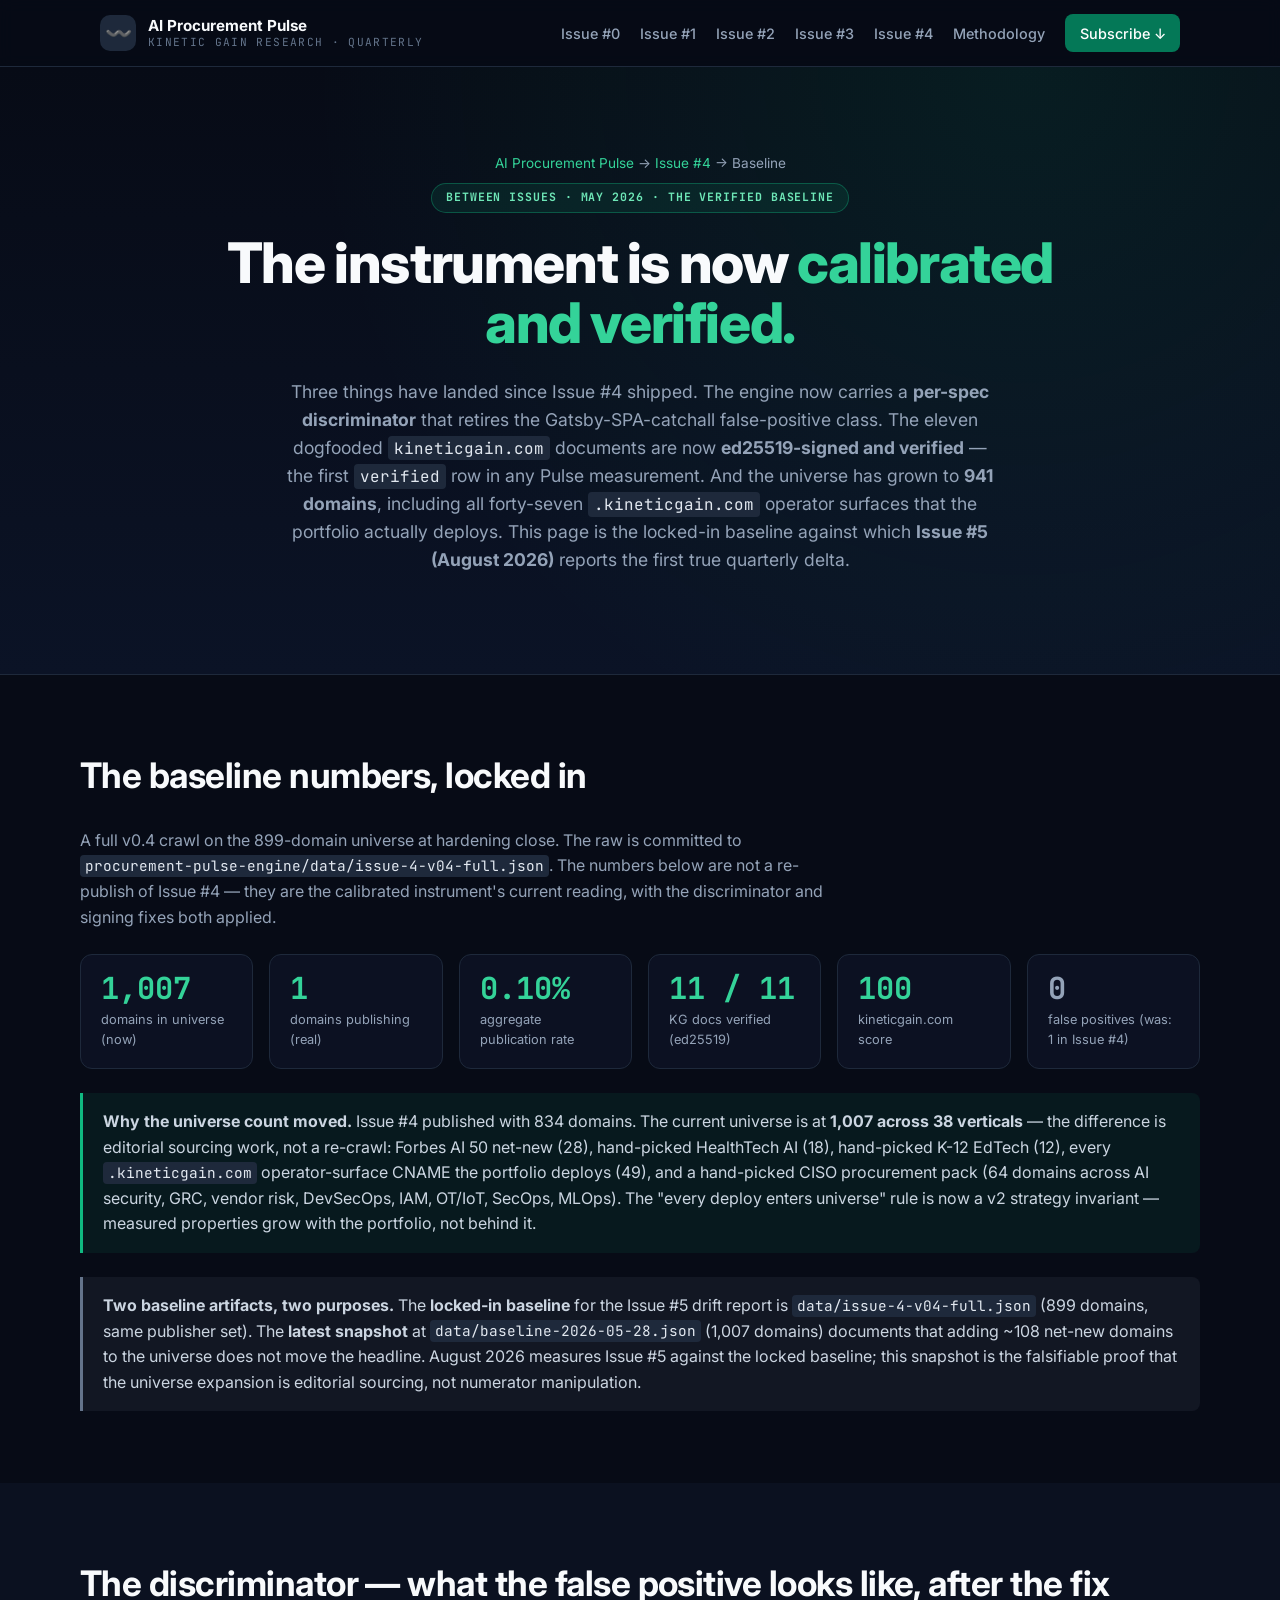
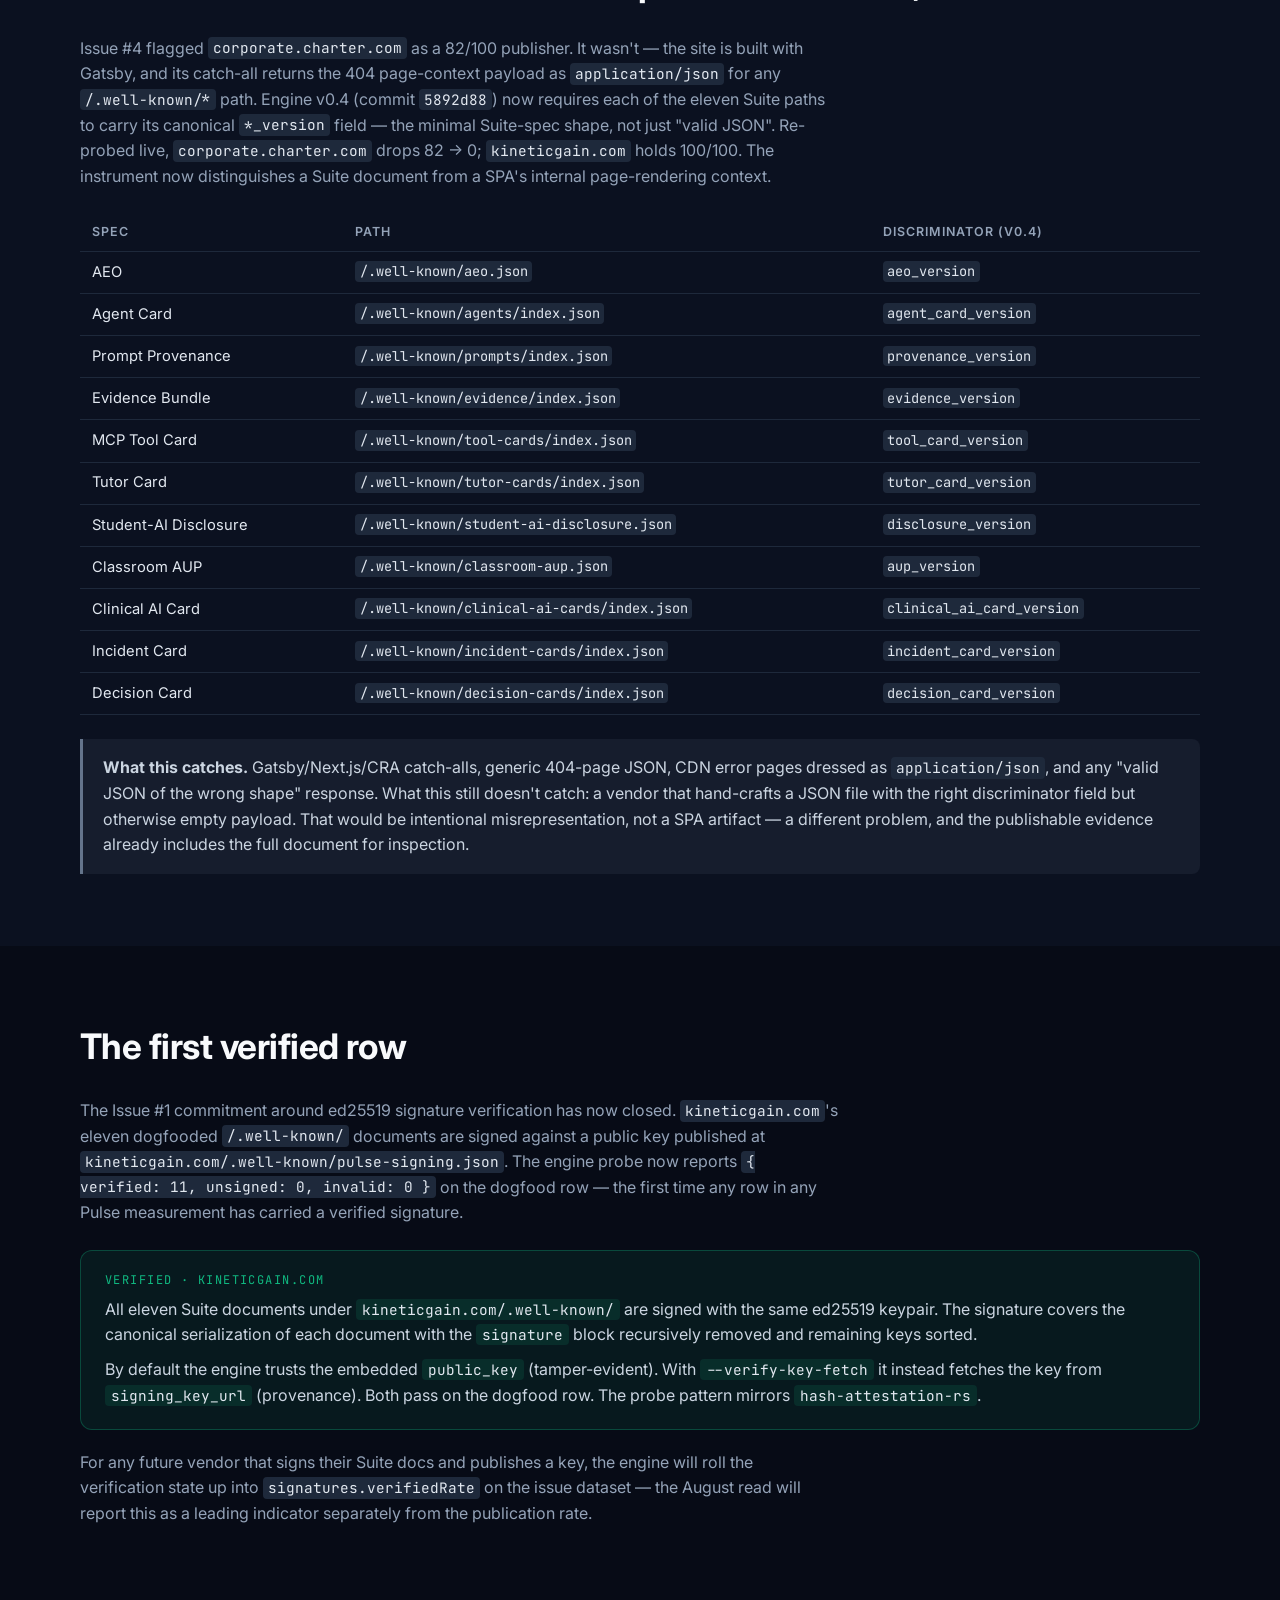
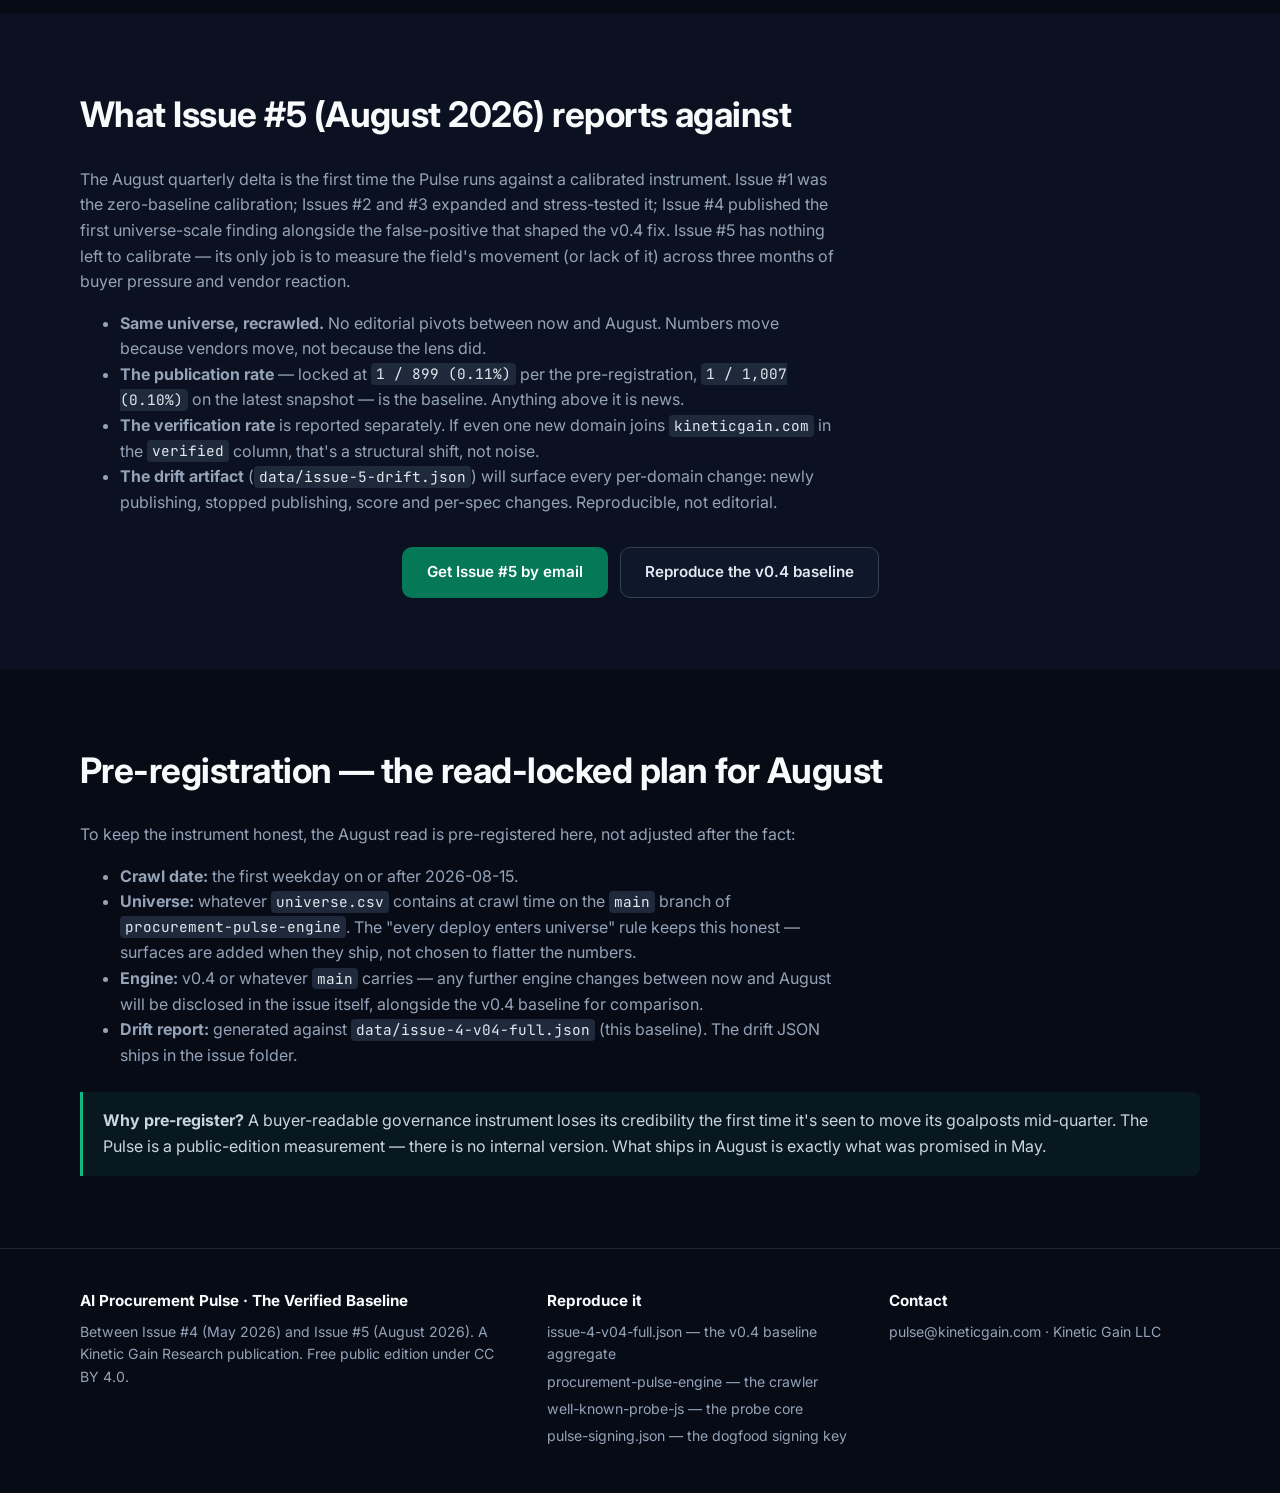
==== baseline/index.html @ 4ab6c6eb "feat(baseline): reflect 1,007-domain latest snapshot + dual-baseline framing The locked-in pre-regis" ====
<!doctype html>
<html lang="en">
<head>
  <meta charset="utf-8" />
  <meta name="viewport" content="width=device-width, initial-scale=1" />
  <title>AI Procurement Pulse · The Verified Baseline — between Issue #4 and Issue #5</title>
  <meta name="description" content="A between-issues note locking in the v0.4 engine baseline: 941-domain universe, KG verified=11/11, per-spec discriminator eliminates SPA catch-all false positives. The instrument is calibrated for the August 2026 quarterly delta (Issue #5)." />
  <meta name="theme-color" content="#070b16" />
  <link rel="canonical" href="https://pulse.kineticgain.com/baseline/" />

  <meta property="og:type" content="article" />
  <meta property="og:title" content="The Verified Baseline — Pulse engine v0.4 + KG verified=11/11" />
  <meta property="og:description" content="Between Issue #4 and Issue #5. The instrument is now calibrated: per-spec discriminator landed, dogfooded docs signed and verified, universe at 941 domains. The August quarterly delta has something to measure against." />
  <meta property="og:url" content="https://pulse.kineticgain.com/baseline/" />
  <meta name="twitter:card" content="summary_large_image" />
  <meta name="twitter:title" content="The Verified Baseline — Pulse engine v0.4 + KG verified=11/11" />
  <meta name="twitter:description" content="941-domain universe, 11/11 ed25519-verified, SPA catch-alls correctly score 0. The calibrated baseline against which Issue #5 (August 2026) reports the first quarterly delta." />

  <link rel="preconnect" href="https://fonts.googleapis.com" />
  <link rel="preconnect" href="https://fonts.gstatic.com" crossorigin />
  <link href="https://fonts.googleapis.com/css2?family=Inter:wght@400;500;600;700;800&family=JetBrains+Mono:wght@400;500;600;700&display=swap" rel="stylesheet" />

  <link rel="stylesheet" href="/style.css" />
  <style>
    .big-stat {
      text-align: center;
      padding: 2.5rem 1.5rem;
      background: linear-gradient(135deg, var(--slate-900) 0%, var(--pulse-emerald-900) 100%);
      border-radius: 16px;
      margin-top: 2rem;
    }
    .big-stat .num {
      font-family: var(--font-mono);
      font-size: clamp(3.5rem, 12vw, 7rem);
      font-weight: 700;
      color: #fff;
      line-height: 1;
      letter-spacing: -0.03em;
    }
    .big-stat .cap { color: var(--pulse-emerald-300); font-size: 1.05rem; margin-top: 0.75rem; }
    .breadcrumb { font-size: 0.85rem; color: var(--slate-500); margin-bottom: 0.5rem; }
    .breadcrumb a { color: var(--pulse-emerald-700); }
    .callout { border-left: 3px solid var(--pulse-emerald-500); background: #ecfdf5; padding: 1rem 1.25rem; border-radius: 0 8px 8px 0; margin-top: 1.5rem; color: var(--slate-700); }
    .callout.warn { border-left-color: var(--slate-400); background: var(--slate-100); }
    .drift-grid { display: grid; grid-template-columns: repeat(auto-fit, minmax(150px, 1fr)); gap: 1rem; margin-top: 1.5rem; }
    .drift-card { background: #fff; border: 1px solid var(--slate-200); border-radius: 12px; padding: 1.1rem 1.25rem; }
    .drift-card .d-num { font-family: var(--font-mono); font-size: 1.9rem; font-weight: 700; color: var(--pulse-emerald-700); line-height: 1; }
    .drift-card .d-num.dim { color: var(--slate-500); }
    .drift-card .d-lab { color: var(--slate-500); font-size: 0.8rem; margin-top: 0.4rem; }

    .verified-block { background: rgba(16, 185, 129, 0.08); border: 1px solid rgba(16, 185, 129, 0.3); border-radius: 12px; padding: 1.25rem 1.5rem; margin-top: 1.5rem; }
    .verified-block code { background: rgba(16, 185, 129, 0.12); padding: 1px 6px; border-radius: 4px; }
    .verified-block .lbl { font-family: var(--font-mono); font-size: 0.75rem; letter-spacing: 0.12em; text-transform: uppercase; color: var(--pulse-emerald-500); margin-bottom: 0.4rem; }

    .spec-table { width: 100%; border-collapse: collapse; margin-top: 1.5rem; font-size: 0.92rem; }
    .spec-table th, .spec-table td { border-bottom: 1px solid var(--slate-200); padding: 0.55rem 0.75rem; text-align: left; }
    .spec-table th { color: var(--slate-500); font-weight: 600; font-size: 0.78rem; letter-spacing: 0.08em; text-transform: uppercase; }
    .spec-table code { font-size: 0.85rem; }

    /* dark theme overrides */
    .callout { background: rgba(16, 185, 129, 0.08); color: var(--slate-300); }
    .callout.warn { background: rgba(148, 163, 184, 0.08); border-left-color: var(--slate-500); }
    .breadcrumb { color: var(--slate-400); }
    .breadcrumb a { color: var(--pulse-emerald-400); }
    .drift-card { background: rgba(15, 23, 42, 0.6); border-color: var(--slate-800); }
    .drift-card .d-num { color: var(--pulse-emerald-400); }
    .drift-card .d-num.dim { color: var(--slate-400); }
    .drift-card .d-lab { color: var(--slate-400); }
    .verified-block { color: var(--slate-300); }
    .spec-table th, .spec-table td { border-bottom-color: var(--slate-800); }
    .spec-table th { color: var(--slate-400); }
  </style>
</head>
<body>
  <header class="nav">
    <div class="nav-inner">
      <a href="/" class="brand" aria-label="AI Procurement Pulse home">
        <span class="brand-mark" aria-hidden="true">〰️</span>
        <span class="brand-text">
          <strong>AI Procurement Pulse</strong>
          <small>Kinetic Gain Research · Quarterly</small>
        </span>
      </a>
      <nav class="nav-links" aria-label="Primary">
        <a href="/">Issue #0</a>
        <a href="/issue-1/">Issue #1</a>
        <a href="/issue-2/">Issue #2</a>
        <a href="/issue-3/">Issue #3</a>
        <a href="/issue-4/">Issue #4</a>
        <a href="/#methodology">Methodology</a>
        <a class="cta" href="/#subscribe">Subscribe ↓</a>
      </nav>
    </div>
  </header>

  <main>
    <section class="hero">
      <div class="hero-inner">
        <p class="breadcrumb"><a href="/">AI Procurement Pulse</a> → <a href="/issue-4/">Issue #4</a> → Baseline</p>
        <span class="pill mono">BETWEEN ISSUES · MAY 2026 · THE VERIFIED BASELINE</span>
        <h1>The instrument is now <span class="accent">calibrated and verified.</span></h1>
        <p class="lede">
          Three things have landed since Issue #4 shipped. The engine now carries a
          <strong>per-spec discriminator</strong> that retires the Gatsby-SPA-catchall false-positive class.
          The eleven dogfooded <code>kineticgain.com</code> documents are now <strong>ed25519-signed and verified</strong>
          — the first <code>verified</code> row in any Pulse measurement. And the universe has grown to
          <strong>941 domains</strong>, including all forty-seven <code>.kineticgain.com</code> operator surfaces
          that the portfolio actually deploys. This page is the locked-in baseline against which
          <strong>Issue #5 (August 2026)</strong> reports the first true quarterly delta.
        </p>
      </div>
    </section>

    <section class="block">
      <div class="block-inner">
        <h2>The baseline numbers, locked in</h2>
        <p class="prose">
          A full v0.4 crawl on the 899-domain universe at hardening close. The raw is committed to
          <code>procurement-pulse-engine/data/issue-4-v04-full.json</code>. The numbers below are not
          a re-publish of Issue #4 — they are the calibrated instrument's current reading, with the
          discriminator and signing fixes both applied.
        </p>
        <div class="drift-grid">
          <div class="drift-card"><div class="d-num">1,007</div><div class="d-lab">domains in universe (now)</div></div>
          <div class="drift-card"><div class="d-num">1</div><div class="d-lab">domains publishing (real)</div></div>
          <div class="drift-card"><div class="d-num">0.10%</div><div class="d-lab">aggregate publication rate</div></div>
          <div class="drift-card"><div class="d-num">11 / 11</div><div class="d-lab">KG docs verified (ed25519)</div></div>
          <div class="drift-card"><div class="d-num">100</div><div class="d-lab">kineticgain.com score</div></div>
          <div class="drift-card"><div class="d-num dim">0</div><div class="d-lab">false positives (was: 1 in Issue #4)</div></div>
        </div>
        <div class="callout">
          <strong>Why the universe count moved.</strong> Issue #4 published with 834 domains. The current universe is at
          <strong>1,007 across 38 verticals</strong> — the difference is editorial sourcing work, not a re-crawl: Forbes AI 50
          net-new (28), hand-picked HealthTech AI (18), hand-picked K-12 EdTech (12), every <code>.kineticgain.com</code>
          operator-surface CNAME the portfolio deploys (49), and a hand-picked CISO procurement pack (64 domains across
          AI security, GRC, vendor risk, DevSecOps, IAM, OT/IoT, SecOps, MLOps). The "every deploy enters universe" rule
          is now a v2 strategy invariant — measured properties grow with the portfolio, not behind it.
        </div>
        <div class="callout warn">
          <strong>Two baseline artifacts, two purposes.</strong> The <strong>locked-in baseline</strong> for the
          Issue #5 drift report is <a href="https://github.com/mizcausevic-dev/procurement-pulse-engine/blob/main/data/issue-4-v04-full.json" target="_blank" rel="noreferrer"><code>data/issue-4-v04-full.json</code></a>
          (899 domains, same publisher set). The <strong>latest snapshot</strong> at
          <a href="https://github.com/mizcausevic-dev/procurement-pulse-engine/blob/main/data/baseline-2026-05-28.json" target="_blank" rel="noreferrer"><code>data/baseline-2026-05-28.json</code></a>
          (1,007 domains) documents that adding ~108 net-new domains to the universe does not move the headline.
          August 2026 measures Issue #5 against the locked baseline; this snapshot is the falsifiable proof
          that the universe expansion is editorial sourcing, not numerator manipulation.
        </div>
      </div>
    </section>

    <section class="block block-tinted">
      <div class="block-inner">
        <h2>The discriminator — what the false positive looks like, after the fix</h2>
        <p class="prose">
          Issue #4 flagged <code>corporate.charter.com</code> as a 82/100 publisher. It wasn't — the site is
          built with Gatsby, and its catch-all returns the 404 page-context payload as <code>application/json</code>
          for any <code>/.well-known/*</code> path. Engine v0.4 (commit
          <a href="https://github.com/mizcausevic-dev/procurement-pulse-engine/commit/5892d88" target="_blank" rel="noreferrer"><code>5892d88</code></a>)
          now requires each of the eleven Suite paths to carry its canonical <code>*_version</code> field —
          the minimal Suite-spec shape, not just "valid JSON". Re-probed live, <code>corporate.charter.com</code>
          drops 82 → 0; <code>kineticgain.com</code> holds 100/100. The instrument now distinguishes a
          Suite document from a SPA's internal page-rendering context.
        </p>

        <table class="spec-table">
          <thead>
            <tr><th>Spec</th><th>Path</th><th>Discriminator (v0.4)</th></tr>
          </thead>
          <tbody>
            <tr><td>AEO</td><td><code>/.well-known/aeo.json</code></td><td><code>aeo_version</code></td></tr>
            <tr><td>Agent Card</td><td><code>/.well-known/agents/index.json</code></td><td><code>agent_card_version</code></td></tr>
            <tr><td>Prompt Provenance</td><td><code>/.well-known/prompts/index.json</code></td><td><code>provenance_version</code></td></tr>
            <tr><td>Evidence Bundle</td><td><code>/.well-known/evidence/index.json</code></td><td><code>evidence_version</code></td></tr>
            <tr><td>MCP Tool Card</td><td><code>/.well-known/tool-cards/index.json</code></td><td><code>tool_card_version</code></td></tr>
            <tr><td>Tutor Card</td><td><code>/.well-known/tutor-cards/index.json</code></td><td><code>tutor_card_version</code></td></tr>
            <tr><td>Student-AI Disclosure</td><td><code>/.well-known/student-ai-disclosure.json</code></td><td><code>disclosure_version</code></td></tr>
            <tr><td>Classroom AUP</td><td><code>/.well-known/classroom-aup.json</code></td><td><code>aup_version</code></td></tr>
            <tr><td>Clinical AI Card</td><td><code>/.well-known/clinical-ai-cards/index.json</code></td><td><code>clinical_ai_card_version</code></td></tr>
            <tr><td>Incident Card</td><td><code>/.well-known/incident-cards/index.json</code></td><td><code>incident_card_version</code></td></tr>
            <tr><td>Decision Card</td><td><code>/.well-known/decision-cards/index.json</code></td><td><code>decision_card_version</code></td></tr>
          </tbody>
        </table>

        <div class="callout warn">
          <strong>What this catches.</strong> Gatsby/Next.js/CRA catch-alls, generic 404-page JSON, CDN error
          pages dressed as <code>application/json</code>, and any "valid JSON of the wrong shape" response.
          What this still doesn't catch: a vendor that hand-crafts a JSON file with the right discriminator
          field but otherwise empty payload. That would be intentional misrepresentation, not a SPA artifact —
          a different problem, and the publishable evidence already includes the full document for inspection.
        </div>
      </div>
    </section>

    <section class="block">
      <div class="block-inner">
        <h2>The first verified row</h2>
        <p class="prose">
          The Issue #1 commitment around ed25519 signature verification has now closed.
          <code>kineticgain.com</code>'s eleven dogfooded <code>/.well-known/</code> documents are signed
          against a public key published at
          <a href="https://kineticgain.com/.well-known/pulse-signing.json" target="_blank" rel="noreferrer"><code>kineticgain.com/.well-known/pulse-signing.json</code></a>.
          The engine probe now reports <code>{ verified: 11, unsigned: 0, invalid: 0 }</code> on the dogfood row —
          the first time any row in any Pulse measurement has carried a verified signature.
        </p>

        <div class="verified-block">
          <div class="lbl">Verified · kineticgain.com</div>
          <p style="margin:0 0 0.6rem;">All eleven Suite documents under <code>kineticgain.com/.well-known/</code>
          are signed with the same ed25519 keypair. The signature covers the canonical serialization of each
          document with the <code>signature</code> block recursively removed and remaining keys sorted.</p>
          <p style="margin:0;">By default the engine trusts the embedded <code>public_key</code> (tamper-evident).
          With <code>--verify-key-fetch</code> it instead fetches the key from <code>signing_key_url</code>
          (provenance). Both pass on the dogfood row. The probe pattern mirrors
          <a href="https://github.com/mizcausevic-dev/hash-attestation-rs" target="_blank" rel="noreferrer"><code>hash-attestation-rs</code></a>.</p>
        </div>

        <p class="prose" style="margin-top: 1.25rem;">
          For any future vendor that signs their Suite docs and publishes a key, the engine will roll the
          verification state up into <code>signatures.verifiedRate</code> on the issue dataset — the August
          read will report this as a leading indicator separately from the publication rate.
        </p>
      </div>
    </section>

    <section class="block block-tinted">
      <div class="block-inner" id="issue-5">
        <h2>What Issue #5 (August 2026) reports against</h2>
        <p class="prose">
          The August quarterly delta is the first time the Pulse runs against a calibrated instrument.
          Issue #1 was the zero-baseline calibration; Issues #2 and #3 expanded and stress-tested it;
          Issue #4 published the first universe-scale finding alongside the false-positive that shaped
          the v0.4 fix. Issue #5 has nothing left to calibrate — its only job is to measure the field's
          movement (or lack of it) across three months of buyer pressure and vendor reaction.
        </p>
        <ul class="prose">
          <li><strong>Same universe, recrawled.</strong> No editorial pivots between now and August.
            Numbers move because vendors move, not because the lens did.</li>
          <li><strong>The publication rate</strong> — locked at <code>1 / 899 (0.11%)</code> per the pre-registration,
            <code>1 / 1,007 (0.10%)</code> on the latest snapshot — is the baseline.
            Anything above it is news.</li>
          <li><strong>The verification rate</strong> is reported separately. If even one new domain joins
            <code>kineticgain.com</code> in the <code>verified</code> column, that's a structural shift, not noise.</li>
          <li><strong>The drift artifact</strong> (<code>data/issue-5-drift.json</code>) will surface every
            per-domain change: newly publishing, stopped publishing, score and per-spec changes. Reproducible,
            not editorial.</li>
        </ul>
        <div class="hero-cta" style="margin-top:2rem;">
          <a class="btn btn-primary" href="/#subscribe">Get Issue #5 by email</a>
          <a class="btn btn-secondary" href="https://github.com/mizcausevic-dev/procurement-pulse-engine" target="_blank" rel="noreferrer">Reproduce the v0.4 baseline</a>
        </div>
      </div>
    </section>

    <section class="block">
      <div class="block-inner">
        <h2>Pre-registration — the read-locked plan for August</h2>
        <p class="prose">
          To keep the instrument honest, the August read is pre-registered here, not adjusted after the fact:
        </p>
        <ul class="prose">
          <li><strong>Crawl date:</strong> the first weekday on or after 2026-08-15.</li>
          <li><strong>Universe:</strong> whatever <code>universe.csv</code> contains at crawl time on the
            <code>main</code> branch of <code>procurement-pulse-engine</code>. The "every deploy enters
            universe" rule keeps this honest — surfaces are added when they ship, not chosen to flatter the
            numbers.</li>
          <li><strong>Engine:</strong> v0.4 or whatever <code>main</code> carries — any further engine
            changes between now and August will be disclosed in the issue itself, alongside the v0.4 baseline
            for comparison.</li>
          <li><strong>Drift report:</strong> generated against <code>data/issue-4-v04-full.json</code>
            (this baseline). The drift JSON ships in the issue folder.</li>
        </ul>
        <div class="callout">
          <strong>Why pre-register?</strong> A buyer-readable governance instrument loses its credibility
          the first time it's seen to move its goalposts mid-quarter. The Pulse is a public-edition
          measurement — there is no internal version. What ships in August is exactly what was promised in May.
        </div>
      </div>
    </section>
  </main>

  <footer class="foot">
    <div class="foot-inner">
      <div class="foot-col">
        <strong>AI Procurement Pulse · The Verified Baseline</strong>
        <p>Between Issue #4 (May 2026) and Issue #5 (August 2026). A Kinetic Gain Research publication. Free public edition under CC BY 4.0.</p>
      </div>
      <div class="foot-col">
        <strong>Reproduce it</strong>
        <ul>
          <li><a href="https://github.com/mizcausevic-dev/procurement-pulse-engine/blob/main/data/issue-4-v04-full.json">issue-4-v04-full.json</a> — the v0.4 baseline aggregate</li>
          <li><a href="https://github.com/mizcausevic-dev/procurement-pulse-engine">procurement-pulse-engine</a> — the crawler</li>
          <li><a href="https://github.com/mizcausevic-dev/well-known-probe-js">well-known-probe-js</a> — the probe core</li>
          <li><a href="https://kineticgain.com/.well-known/pulse-signing.json">pulse-signing.json</a> — the dogfood signing key</li>
        </ul>
      </div>
      <div class="foot-col">
        <strong>Contact</strong>
        <p><a href="mailto:pulse@kineticgain.com">pulse@kineticgain.com</a> · <a href="https://kineticgain.com/">Kinetic Gain LLC</a></p>
      </div>
    </div>
  </footer>
</body>
</html>
---- style.css ----
:root {
  --pulse-emerald-300: #6ee7b7;
  --pulse-emerald-400: #34d399;
  --pulse-emerald-500: #10b981;
  --pulse-emerald-600: #059669;
  --pulse-emerald-700: #047857;
  --pulse-emerald-900: #064e3b;

  --slate-50:  #f8fafc;
  --slate-100: #f1f5f9;
  --slate-200: #e2e8f0;
  --slate-300: #cbd5e1;
  --slate-400: #94a3b8;
  --slate-500: #64748b;
  --slate-600: #475569;
  --slate-700: #334155;
  --slate-800: #1e293b;
  --slate-900: #0f172a;
  --slate-950: #020617;

  --font-body: "Inter", system-ui, -apple-system, "Segoe UI", Roboto, sans-serif;
  --font-mono: "JetBrains Mono", ui-monospace, SFMono-Regular, Menlo, monospace;
}

* { box-sizing: border-box; }

html, body {
  margin: 0;
  padding: 0;
  font-family: var(--font-body);
  color: var(--slate-800);
  background: var(--slate-50);
  line-height: 1.6;
  -webkit-font-smoothing: antialiased;
}

a { color: var(--pulse-emerald-700); text-decoration: none; }
a:hover { color: var(--pulse-emerald-900); text-decoration: underline; }

code {
  font-family: var(--font-mono);
  font-size: 0.9em;
  padding: 0.1em 0.35em;
  background: var(--slate-100);
  color: var(--slate-800);
  border-radius: 4px;
}

.mono { font-family: var(--font-mono); letter-spacing: 0.01em; }
.accent { color: var(--pulse-emerald-700); }
.accent-text { color: var(--pulse-emerald-700); }

/* ============ Nav ============ */

.nav {
  position: sticky;
  top: 0;
  z-index: 10;
  background: rgba(255, 255, 255, 0.92);
  backdrop-filter: blur(8px);
  border-bottom: 1px solid var(--slate-200);
}
.nav-inner {
  max-width: 1120px;
  margin: 0 auto;
  padding: 0.9rem 1.25rem;
  display: flex;
  align-items: center;
  justify-content: space-between;
  gap: 1.5rem;
}
.brand {
  display: flex; align-items: center; gap: 0.75rem;
  color: var(--slate-900);
  text-decoration: none;
}
.brand-mark {
  width: 36px; height: 36px;
  border-radius: 10px;
  background: var(--slate-900);
  color: var(--pulse-emerald-400);
  display: inline-flex; align-items: center; justify-content: center;
  font-size: 22px;
  font-weight: 700;
}
.brand-text { display: flex; flex-direction: column; line-height: 1.1; }
.brand-text strong { font-size: 0.95rem; }
.brand-text small {
  font-size: 0.7rem;
  letter-spacing: 0.12em;
  text-transform: uppercase;
  color: var(--slate-500);
  font-family: var(--font-mono);
  margin-top: 2px;
}
.nav-links { display: flex; align-items: center; gap: 1.25rem; }
.nav-links a {
  color: var(--slate-600);
  font-size: 0.9rem;
  font-weight: 500;
}
.nav-links a:hover { color: var(--slate-900); text-decoration: none; }
.nav-links .cta {
  padding: 0.45rem 0.9rem;
  border-radius: 8px;
  background: var(--pulse-emerald-700);
  color: #fff !important;
}
.nav-links .cta:hover { background: var(--pulse-emerald-900); }

@media (max-width: 720px) {
  .nav-links a:not(.cta) { display: none; }
}

/* ============ Hero ============ */

.hero {
  background:
    radial-gradient(circle at 80% 0%, rgba(16, 185, 129, 0.08), transparent 60%),
    linear-gradient(180deg, #fff 0%, #ecfdf5 100%);
  padding: 4.5rem 1.25rem 5rem;
  border-bottom: 1px solid var(--slate-200);
}
.hero-inner {
  max-width: 880px;
  margin: 0 auto;
  text-align: center;
}
.pill {
  display: inline-block;
  padding: 0.3rem 0.85rem;
  border-radius: 999px;
  border: 1px solid var(--pulse-emerald-300);
  background: rgba(16, 185, 129, 0.08);
  color: var(--pulse-emerald-700);
  font-size: 0.72rem;
  font-weight: 700;
  letter-spacing: 0.08em;
  text-transform: uppercase;
  margin-bottom: 1.25rem;
}
.hero h1 {
  font-size: clamp(2.1rem, 5vw, 3.5rem);
  line-height: 1.08;
  letter-spacing: -0.025em;
  font-weight: 800;
  color: var(--slate-900);
  margin: 0 0 1.5rem;
}
.lede {
  font-size: 1.1rem;
  color: var(--slate-600);
  max-width: 720px;
  margin: 0 auto 1.25rem;
}
.lede + .lede { margin-top: 0.5rem; }
.hero-cta {
  display: flex; gap: 0.75rem; justify-content: center;
  margin-top: 2.5rem;
  flex-wrap: wrap;
}

.btn {
  display: inline-block;
  padding: 0.75rem 1.5rem;
  border-radius: 10px;
  font-weight: 600;
  font-size: 0.95rem;
  text-decoration: none;
  border: 1px solid transparent;
  cursor: pointer;
  transition: transform 80ms ease, background 120ms ease, color 120ms ease;
  font-family: var(--font-body);
}
.btn:hover { text-decoration: none; transform: translateY(-1px); }
.btn-primary {
  background: var(--pulse-emerald-700);
  color: #fff;
}
.btn-primary:hover { background: var(--pulse-emerald-900); color: #fff; }
.btn-secondary {
  background: #fff;
  color: var(--slate-800);
  border-color: var(--slate-300);
}
.btn-secondary:hover { background: var(--slate-50); color: var(--slate-900); }

/* ============ Metrics strip ============ */

.metrics-strip {
  background: var(--slate-900);
  color: #fff;
  padding: 2rem 1.25rem;
}
.metrics-strip .block-inner {
  display: grid;
  grid-template-columns: repeat(4, 1fr);
  gap: 1.5rem;
}
@media (max-width: 720px) {
  .metrics-strip .block-inner { grid-template-columns: repeat(2, 1fr); }
}
.metric {
  text-align: center;
}
.metric-num {
  font-size: 1.6rem;
  font-weight: 700;
  color: var(--pulse-emerald-400);
  margin-bottom: 0.35rem;
}
.metric-label {
  font-size: 0.78rem;
  color: var(--slate-400);
  letter-spacing: 0.04em;
}

/* ============ Block (section) ============ */

.block {
  padding: 4.5rem 1.25rem;
}
.block-tinted {
  background: var(--slate-100);
}
.block-inner {
  max-width: 1120px;
  margin: 0 auto;
}
h2 {
  font-size: clamp(1.6rem, 3.2vw, 2.2rem);
  font-weight: 700;
  letter-spacing: -0.015em;
  margin: 0 0 1.5rem;
  color: var(--slate-900);
}
.prose {
  font-size: 1rem;
  color: var(--slate-600);
  max-width: 760px;
}
.prose + .prose { margin-top: 1rem; }

/* ============ Grids + cards ============ */

.grid { display: grid; gap: 1rem; margin-top: 2rem; }
.grid-2 { grid-template-columns: repeat(2, 1fr); }
.grid-3 { grid-template-columns: repeat(3, 1fr); }
@media (max-width: 900px) { .grid-3 { grid-template-columns: repeat(2, 1fr); } }
@media (max-width: 720px) {
  .grid-2 { grid-template-columns: 1fr; }
  .grid-3 { grid-template-columns: 1fr; }
}

.card {
  background: #fff;
  border: 1px solid var(--slate-200);
  border-radius: 14px;
  padding: 1.5rem;
  transition: transform 120ms ease, box-shadow 120ms ease, border-color 120ms ease;
}
.card:hover {
  transform: translateY(-2px);
  border-color: var(--pulse-emerald-300);
  box-shadow: 0 12px 24px -16px rgba(16, 185, 129, 0.3);
}
.card h3 {
  font-size: 1.05rem;
  margin: 0 0 0.6rem;
  color: var(--slate-900);
  font-weight: 600;
}
.card p {
  font-size: 0.9rem;
  color: var(--slate-600);
  margin: 0;
}

/* ============ Numbered list ============ */

.numbered {
  list-style: none;
  counter-reset: step;
  padding: 0;
  margin: 1.5rem 0 0;
  display: grid;
  gap: 0.75rem;
}
.numbered li {
  counter-increment: step;
  padding: 1rem 1.25rem 1rem 3.5rem;
  background: #fff;
  border: 1px solid var(--slate-200);
  border-left: 3px solid var(--pulse-emerald-500);
  border-radius: 10px;
  position: relative;
  font-size: 0.95rem;
  color: var(--slate-700);
}
.numbered li::before {
  content: counter(step);
  position: absolute;
  left: 0.9rem;
  top: 50%;
  transform: translateY(-50%);
  width: 30px; height: 30px;
  border-radius: 999px;
  background: var(--pulse-emerald-700);
  color: #fff;
  display: inline-flex;
  align-items: center; justify-content: center;
  font-size: 0.85rem;
  font-weight: 700;
  font-family: var(--font-mono);
}

/* ============ Preview cards (mock charts) ============ */

.preview-card {
  background: #fff;
  border: 1px solid var(--slate-200);
  border-radius: 14px;
  padding: 1.5rem;
  margin-top: 1.5rem;
}
.preview-card-header {
  display: flex;
  align-items: center;
  justify-content: space-between;
  margin-bottom: 1.25rem;
  flex-wrap: wrap;
  gap: 0.5rem;
}
.preview-card-header h3 {
  margin: 0;
  font-size: 1.05rem;
  color: var(--slate-900);
}
.preview-tag {
  font-size: 0.65rem;
  padding: 0.2rem 0.55rem;
  border-radius: 4px;
  background: var(--slate-100);
  color: var(--slate-500);
  letter-spacing: 0.08em;
  text-transform: uppercase;
  border: 1px solid var(--slate-200);
}
.preview-caption {
  font-size: 0.85rem;
  color: var(--slate-500);
  margin-top: 1rem;
}

/* Bar chart */
.bar-chart {
  display: grid;
  gap: 0.7rem;
}
.bar-row {
  display: grid;
  grid-template-columns: 9rem 1fr 3rem;
  align-items: center;
  gap: 0.75rem;
}
.bar-label {
  font-size: 0.85rem;
  color: var(--slate-700);
  font-weight: 500;
}
.bar-track {
  background: var(--slate-100);
  border-radius: 4px;
  height: 18px;
  overflow: hidden;
}
.bar-fill {
  height: 100%;
  background: linear-gradient(90deg, var(--pulse-emerald-500), var(--pulse-emerald-400));
  border-radius: 4px;
  transition: width 600ms ease;
}
.bar-val {
  font-size: 0.85rem;
  color: var(--pulse-emerald-700);
  font-weight: 700;
  text-align: right;
}
@media (max-width: 720px) {
  .bar-row { grid-template-columns: 7rem 1fr 2.5rem; gap: 0.5rem; }
}

/* Donut mock */
.donut-mock {
  display: flex;
  align-items: center;
  gap: 1.5rem;
  flex-wrap: wrap;
}
.donut {
  position: relative;
  width: 120px;
  height: 120px;
  border-radius: 50%;
  background: conic-gradient(
    var(--pulse-emerald-500) 0deg 83deg,
    var(--slate-300) 83deg 360deg
  );
  display: flex;
  align-items: center;
  justify-content: center;
}
.donut::after {
  content: '';
  position: absolute;
  width: 84px;
  height: 84px;
  background: #fff;
  border-radius: 50%;
}
.donut-center {
  position: relative;
  z-index: 1;
  text-align: center;
}
.donut-num {
  font-size: 1.25rem;
  font-weight: 700;
  color: var(--pulse-emerald-700);
}
.donut-sub {
  font-size: 0.65rem;
  color: var(--slate-500);
  letter-spacing: 0.04em;
}
.donut-legend {
  list-style: none;
  padding: 0;
  margin: 0;
  font-size: 0.85rem;
  color: var(--slate-700);
}
.donut-legend li {
  display: flex;
  align-items: center;
  gap: 0.5rem;
  padding: 0.25rem 0;
}
.dot {
  width: 10px;
  height: 10px;
  border-radius: 999px;
  flex-shrink: 0;
}
.dot-emerald { background: var(--pulse-emerald-500); }
.dot-slate { background: var(--slate-400); }

/* Trend mock */
.trend-mock { padding: 0; }
.trend-svg {
  width: 100%;
  height: 120px;
  display: block;
}
.trend-axes {
  display: flex;
  justify-content: space-between;
  margin-top: 0.5rem;
  font-size: 0.7rem;
  color: var(--slate-500);
}

/* ============ Subscribe CTA strip ============ */

.cta-strip {
  background:
    radial-gradient(circle at 20% 30%, rgba(16, 185, 129, 0.15), transparent 50%),
    linear-gradient(135deg, var(--slate-900) 0%, var(--pulse-emerald-900) 100%);
  color: #fff;
  padding: 5rem 1.25rem;
  text-align: center;
}
.cta-strip-inner {
  max-width: 680px;
  margin: 0 auto;
}
.cta-strip .pill {
  background: rgba(16, 185, 129, 0.2);
  border-color: rgba(16, 185, 129, 0.4);
  color: var(--pulse-emerald-300);
}
.cta-strip h2 {
  color: #fff;
  font-size: clamp(1.8rem, 3.5vw, 2.5rem);
  margin: 0 0 1rem;
}
.cta-strip > .cta-strip-inner > p {
  color: var(--slate-300);
  font-size: 1.05rem;
  margin: 0 0 2rem;
}
.subscribe-form {
  display: flex;
  gap: 0.5rem;
  margin: 0 auto 1rem;
  max-width: 520px;
  flex-wrap: wrap;
}
.subscribe-form input {
  flex: 1;
  min-width: 220px;
  padding: 0.85rem 1rem;
  border-radius: 10px;
  border: 1px solid rgba(255, 255, 255, 0.2);
  background: rgba(255, 255, 255, 0.08);
  color: #fff;
  font-size: 1rem;
  font-family: var(--font-body);
}
.subscribe-form input::placeholder { color: var(--slate-400); }
.subscribe-form input:focus {
  outline: none;
  border-color: var(--pulse-emerald-400);
  background: rgba(255, 255, 255, 0.12);
}
.cta-strip .btn-primary {
  background: #fff;
  color: var(--pulse-emerald-900);
}
.cta-strip .btn-primary:hover {
  background: var(--pulse-emerald-300);
  color: var(--pulse-emerald-900);
}
.cta-fineprint {
  color: var(--slate-400);
  font-size: 0.85rem;
  margin-top: 1.25rem;
}
.cta-fineprint a { color: var(--pulse-emerald-300); }
.cta-fineprint a:hover { color: var(--pulse-emerald-400); }

/* ============ Footer ============ */

.foot {
  border-top: 1px solid var(--slate-200);
  background: #fff;
  padding: 2.5rem 1.25rem;
}
.foot-inner {
  max-width: 1120px;
  margin: 0 auto;
  display: grid;
  grid-template-columns: 1.4fr 1fr 1fr;
  gap: 2rem;
  color: var(--slate-600);
}
@media (max-width: 720px) {
  .foot-inner { grid-template-columns: 1fr; gap: 1.5rem; }
}
.foot-col strong {
  display: block;
  color: var(--slate-900);
  margin-bottom: 0.5rem;
  font-size: 0.95rem;
}
.foot-col p,
.foot-col ul {
  font-size: 0.88rem;
  margin: 0;
  padding: 0;
  list-style: none;
}
.foot-col li { margin-bottom: 0.3rem; }
.foot-col a { color: var(--slate-600); }
.foot-col a:hover { color: var(--pulse-emerald-700); }

/* === Suite dark theme (house look) === */
html, body { color: #e2e8f0; background: #070b16; }
a { color: var(--pulse-emerald-400); }
a:hover { color: var(--pulse-emerald-300); }
.accent, .accent-text { color: var(--pulse-emerald-400); }
code { background: var(--slate-800); color: var(--slate-200); }

.nav { background: rgba(7, 11, 22, 0.85); border-bottom-color: var(--slate-800); }
.brand { color: #f8fafc; }
.brand-mark { background: var(--slate-800); color: var(--pulse-emerald-400); }
.nav-links a { color: var(--slate-400); }
.nav-links a:hover { color: #f8fafc; }

.hero { background: radial-gradient(circle at 80% 0%, rgba(16, 185, 129, 0.10), transparent 60%), linear-gradient(180deg, #070b16 0%, #0b1326 100%); border-bottom-color: var(--slate-800); }
.pill { color: var(--pulse-emerald-300); border-color: rgba(16, 185, 129, 0.35); background: rgba(16, 185, 129, 0.10); }
.hero h1 { color: #f8fafc; }
.lede { color: var(--slate-400); }
.btn-secondary { background: var(--slate-900); color: var(--slate-200); border-color: var(--slate-700); }
.btn-secondary:hover { background: var(--slate-800); color: #fff; }

.block-tinted { background: #0b1120; }
h2 { color: #f8fafc; }
.prose { color: var(--slate-400); }

.card { background: rgba(15, 23, 42, 0.6); border-color: var(--slate-800); }
.card h3 { color: #f8fafc; }
.card p { color: var(--slate-400); }

.numbered li { background: rgba(15, 23, 42, 0.6); border-color: var(--slate-800); color: var(--slate-300); }

.preview-card { background: rgba(15, 23, 42, 0.6); border-color: var(--slate-800); }
.preview-card-header h3 { color: #f8fafc; }
.preview-tag { background: rgba(148, 163, 184, 0.08); color: var(--slate-400); border-color: var(--slate-700); }
.preview-caption { color: var(--slate-400); }
.bar-label { color: var(--slate-300); }
.bar-track { background: var(--slate-800); }
.donut { background: conic-gradient(var(--pulse-emerald-500) 0deg 83deg, var(--slate-700) 83deg 360deg); }
.donut::after { background: #0f172a; }
.donut-num { color: var(--pulse-emerald-400); }
.donut-sub { color: var(--slate-400); }
.donut-legend { color: var(--slate-300); }
.trend-axes { color: var(--slate-400); }

.foot { background: #070b16; border-top-color: var(--slate-800); }
.foot-inner { color: var(--slate-400); }
.foot-col strong { color: #f8fafc; }
.foot-col a { color: var(--slate-400); }
.foot-col a:hover { color: var(--pulse-emerald-400); }
/* .metrics-strip + .cta-strip already dark — left as-is */
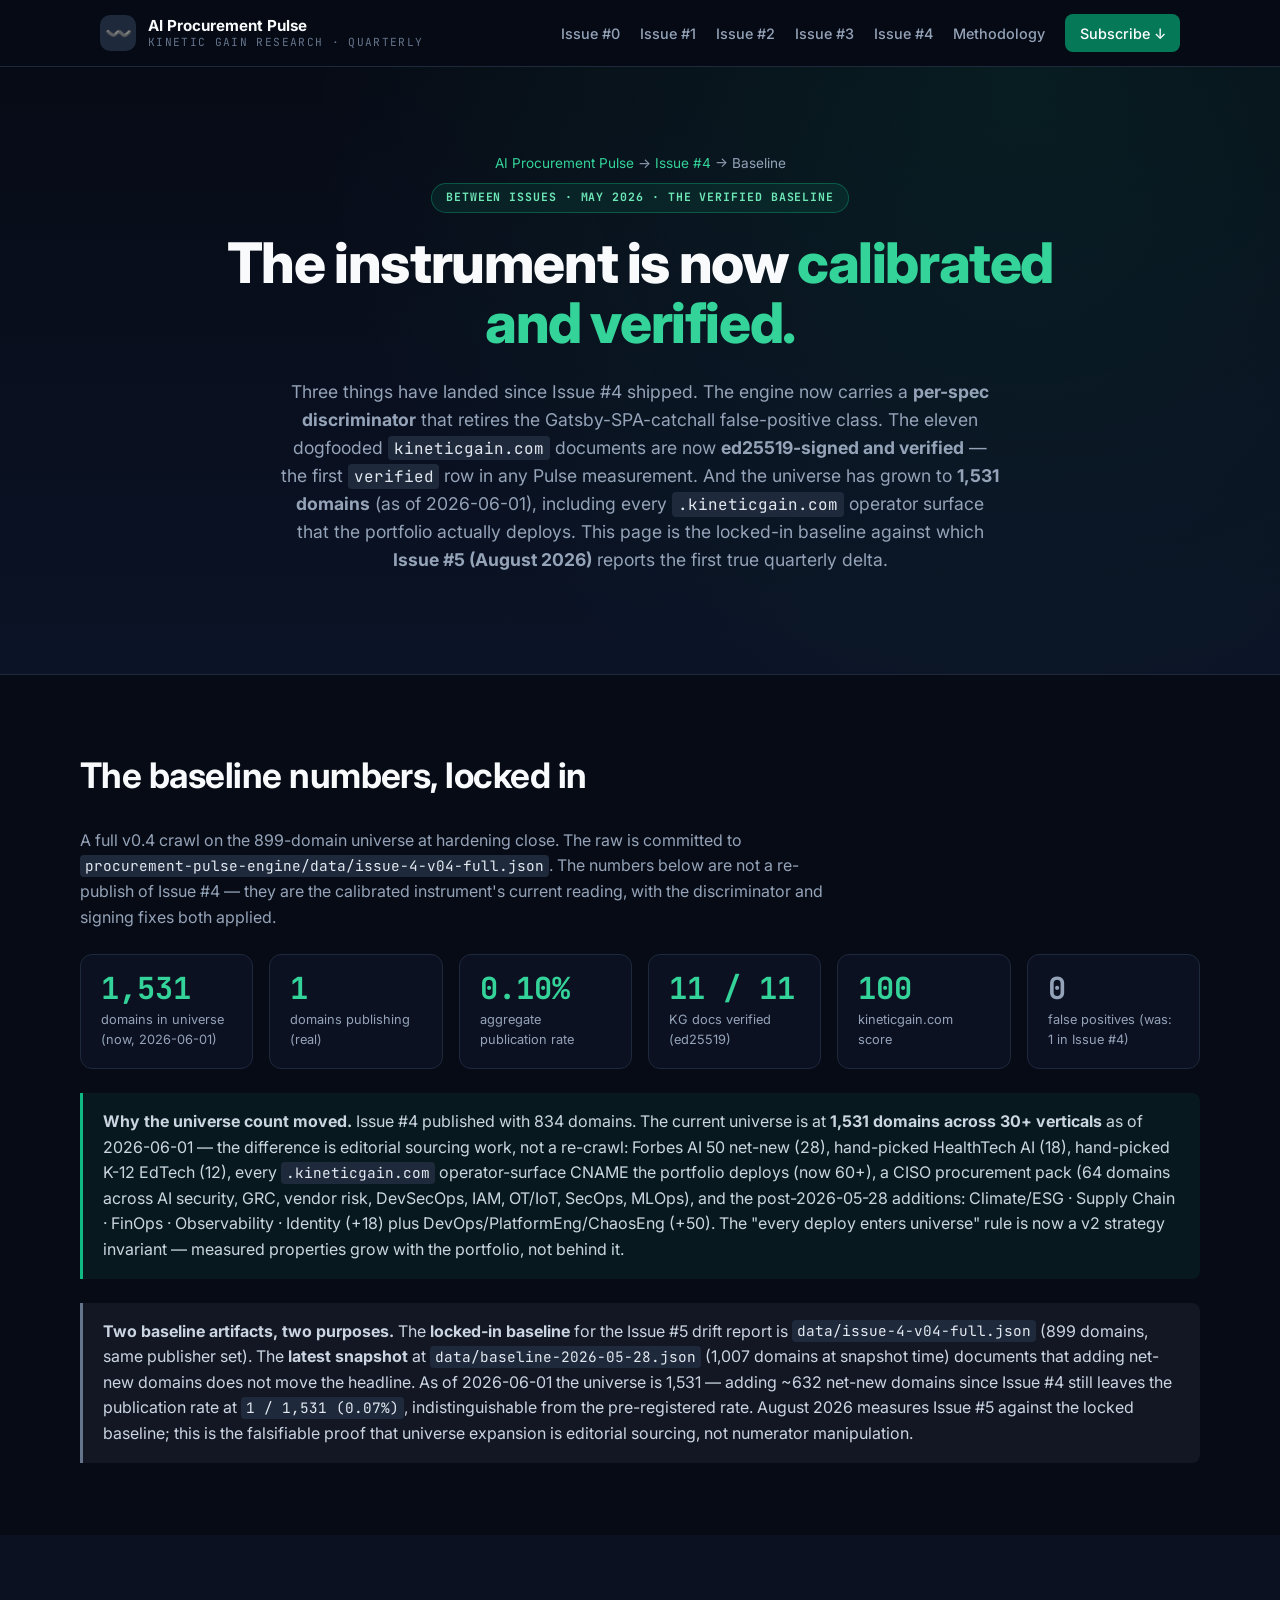
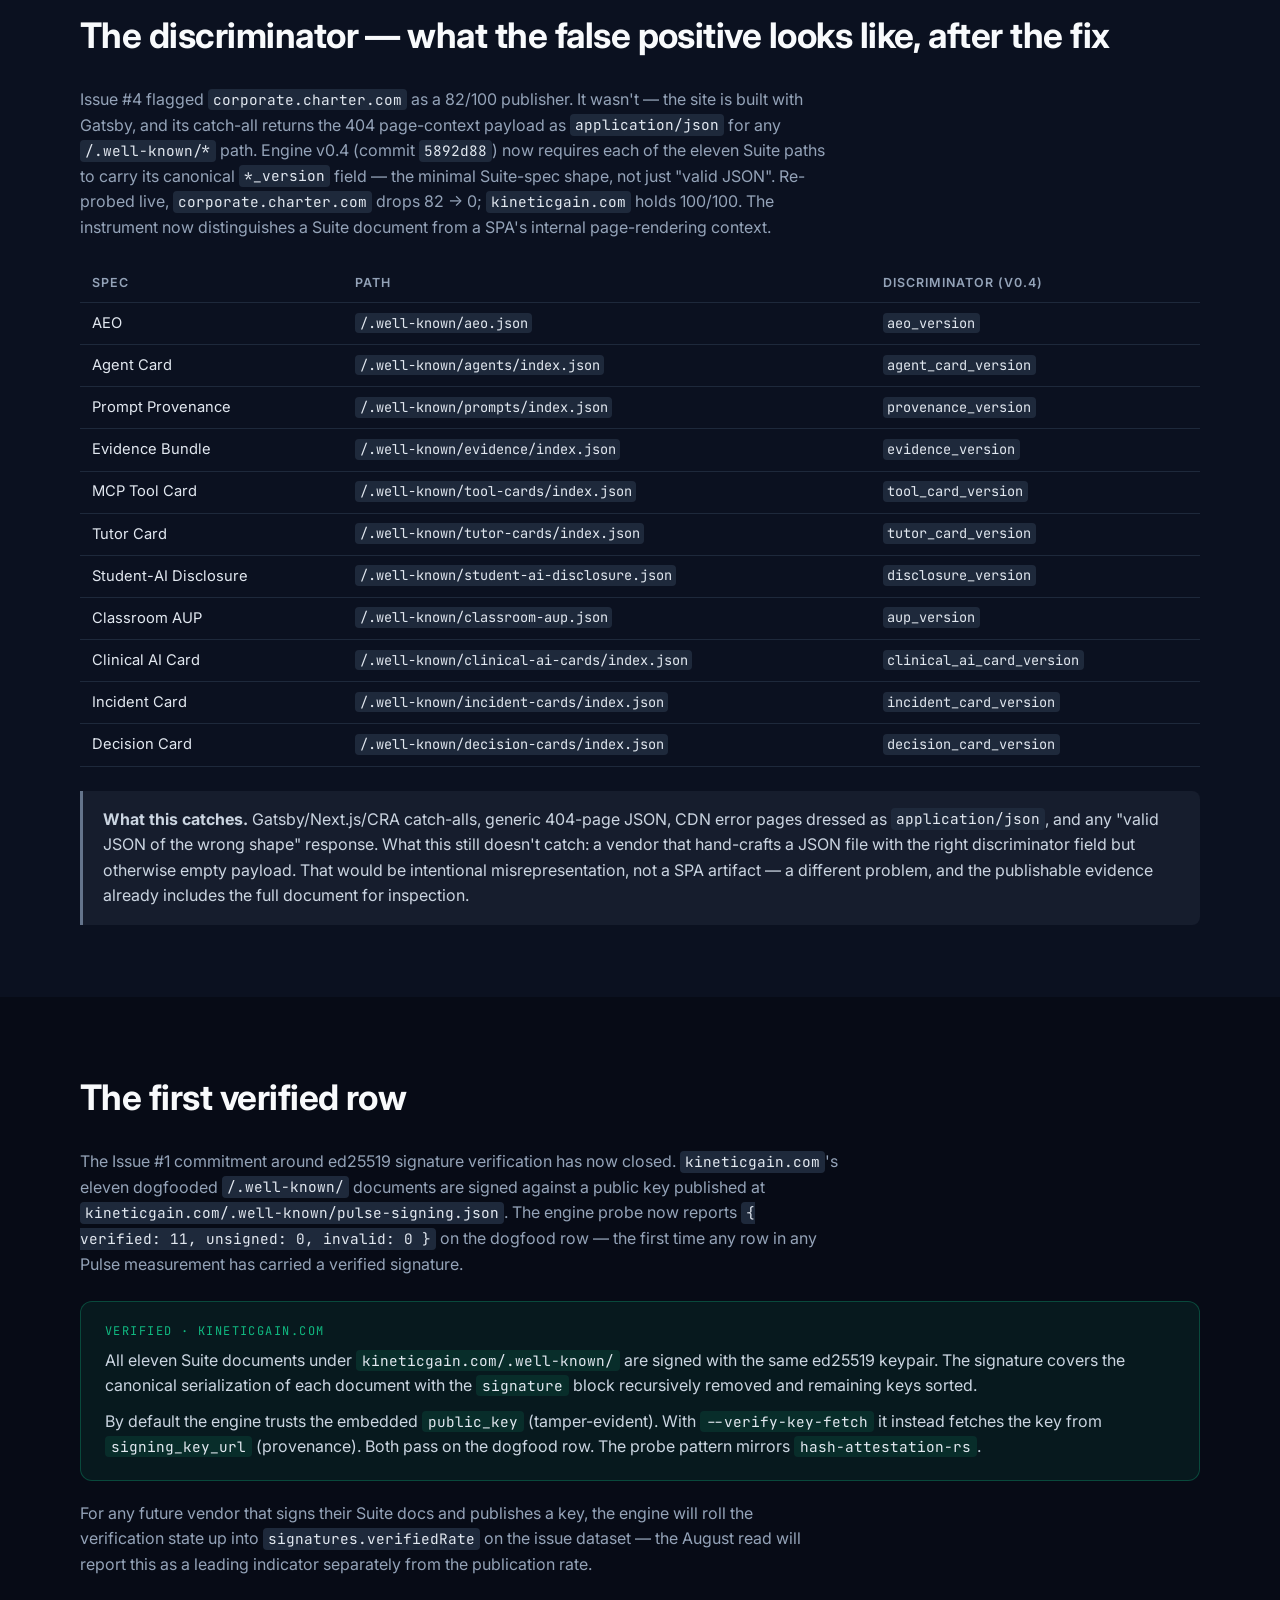
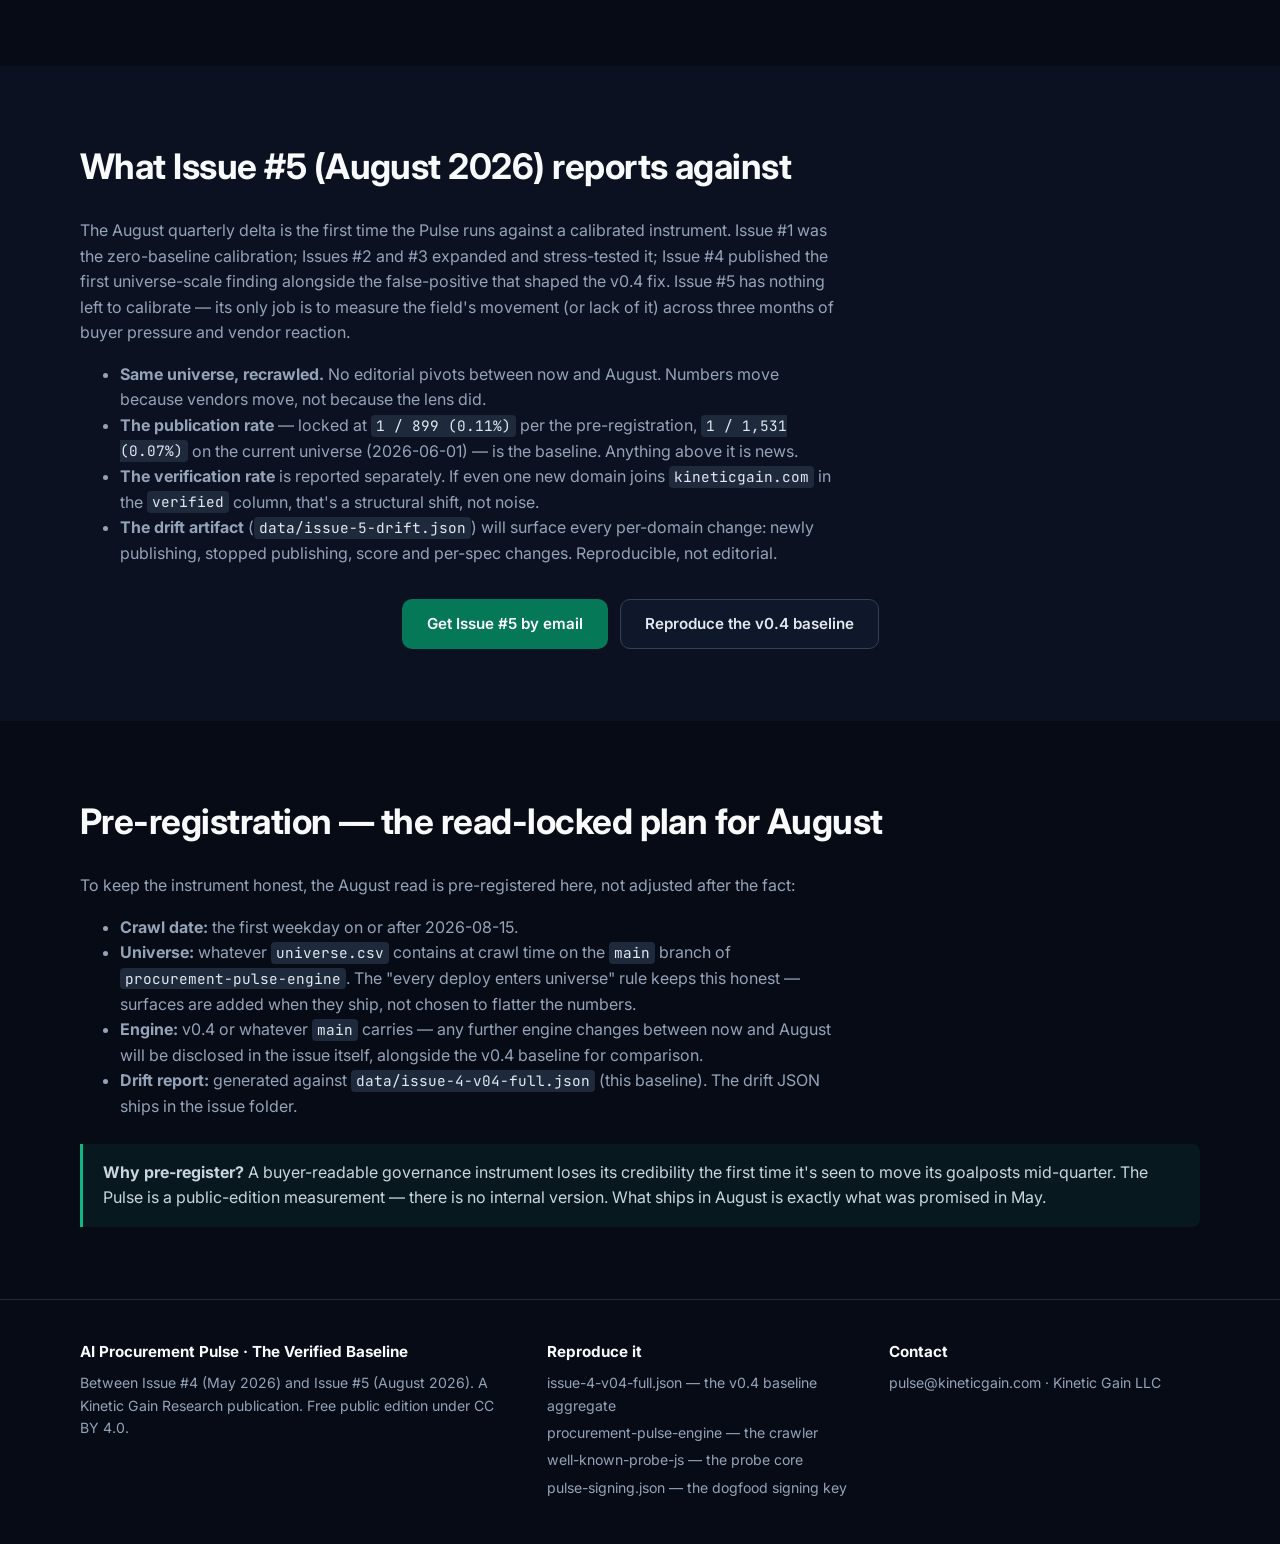
==== commit 3efc0584: "refresh: universe count 941/1,007 → 1,531 (as of 2026-06-01) The /baseline/ page has been showing a " ====
--- a/baseline/index.html
+++ b/baseline/index.html
@@ -4,21 +4,65 @@
   <meta charset="utf-8" />
   <meta name="viewport" content="width=device-width, initial-scale=1" />
   <title>AI Procurement Pulse · The Verified Baseline — between Issue #4 and Issue #5</title>
-  <meta name="description" content="A between-issues note locking in the v0.4 engine baseline: 941-domain universe, KG verified=11/11, per-spec discriminator eliminates SPA catch-all false positives. The instrument is calibrated for the August 2026 quarterly delta (Issue #5)." />
+  <meta name="description" content="Between-issues note locking in the v0.4 engine baseline: 899-domain locked universe (pre-registered), 1,531-domain current universe (2026-06-01), KG verified=11/11, per-spec discriminator eliminates SPA catch-all false positives. Calibrated for the August 2026 quarterly delta (Issue #5)." />
   <meta name="theme-color" content="#070b16" />
   <link rel="canonical" href="https://pulse.kineticgain.com/baseline/" />
 
   <meta property="og:type" content="article" />
   <meta property="og:title" content="The Verified Baseline — Pulse engine v0.4 + KG verified=11/11" />
-  <meta property="og:description" content="Between Issue #4 and Issue #5. The instrument is now calibrated: per-spec discriminator landed, dogfooded docs signed and verified, universe at 941 domains. The August quarterly delta has something to measure against." />
+  <meta property="og:description" content="Between Issue #4 and Issue #5. The instrument is calibrated: per-spec discriminator landed, dogfooded docs signed and verified, universe at 1,531 domains (2026-06-01). The August quarterly delta has something to measure against." />
   <meta property="og:url" content="https://pulse.kineticgain.com/baseline/" />
   <meta name="twitter:card" content="summary_large_image" />
   <meta name="twitter:title" content="The Verified Baseline — Pulse engine v0.4 + KG verified=11/11" />
-  <meta name="twitter:description" content="941-domain universe, 11/11 ed25519-verified, SPA catch-alls correctly score 0. The calibrated baseline against which Issue #5 (August 2026) reports the first quarterly delta." />
+  <meta name="twitter:description" content="1,531-domain universe (2026-06-01), 11/11 ed25519-verified, SPA catch-alls correctly score 0. The calibrated baseline against which Issue #5 (August 2026) reports the first quarterly delta." />
 
   <link rel="preconnect" href="https://fonts.googleapis.com" />
   <link rel="preconnect" href="https://fonts.gstatic.com" crossorigin />
   <link href="https://fonts.googleapis.com/css2?family=Inter:wght@400;500;600;700;800&family=JetBrains+Mono:wght@400;500;600;700&display=swap" rel="stylesheet" />
+
+  <script type="application/ld+json">
+  {
+    "@context": "https://schema.org",
+    "@type": "Dataset",
+    "name": "AI Procurement Pulse — The Verified v0.4 Baseline",
+    "alternateName": "Pulse v0.4 Baseline (pre-registered for Issue #5, August 2026)",
+    "description": "Between-issues calibration baseline for the AI Procurement Pulse quarterly disclosure index. Engine v0.4 carries a per-spec discriminator (retires Gatsby SPA-catchall false positives). KG dogfooded documents are ed25519-signed and verified — the first verified row in any Pulse measurement. Universe at 1,531 domains as of 2026-06-01 (was 1,007 at the 2026-05-28 snapshot); the locked pre-registered baseline against which Issue #5 reports is the 899-domain crawl in issue-4-v04-full.json.",
+    "url": "https://pulse.kineticgain.com/baseline/",
+    "datePublished": "2026-05-28",
+    "dateModified": "2026-05-28",
+    "license": "https://creativecommons.org/licenses/by/4.0/",
+    "creator": {
+      "@type": "ProfessionalService",
+      "name": "Kinetic Gain LLC",
+      "url": "https://kineticgain.com/"
+    },
+    "distribution": [
+      {
+        "@type": "DataDownload",
+        "encodingFormat": "application/json",
+        "contentUrl": "https://github.com/mizcausevic-dev/procurement-pulse-engine/blob/main/data/issue-4-v04-full.json",
+        "name": "Locked pre-registered baseline (899 domains)"
+      },
+      {
+        "@type": "DataDownload",
+        "encodingFormat": "application/json",
+        "contentUrl": "https://github.com/mizcausevic-dev/procurement-pulse-engine/blob/main/data/baseline-2026-05-28.json",
+        "name": "Latest snapshot (1,007 domains across 38 verticals)"
+      }
+    ],
+    "variableMeasured": [
+      "domainsPublishingAny",
+      "publicationRate",
+      "avgScore",
+      "signatures.verifiedDocs",
+      "signatures.foundDocs",
+      "leaderboard"
+    ],
+    "measurementTechnique": "Bounded-concurrency HTTPS GET probe of eleven /.well-known/ paths per domain, with per-spec canonical *_version field discrimination. ed25519 signature verification against embedded public_key (tamper-evident) or signing_key_url fetch (provenance).",
+    "isAccessibleForFree": true,
+    "keywords": ["AI governance", "AI procurement", "well-known", "AEO Protocol", "Agent Card", "Decision Card", "ed25519", "Kinetic Gain Protocol Suite"]
+  }
+  </script>
 
   <link rel="stylesheet" href="/style.css" />
   <style>
@@ -104,7 +148,7 @@
           <strong>per-spec discriminator</strong> that retires the Gatsby-SPA-catchall false-positive class.
           The eleven dogfooded <code>kineticgain.com</code> documents are now <strong>ed25519-signed and verified</strong>
           — the first <code>verified</code> row in any Pulse measurement. And the universe has grown to
-          <strong>941 domains</strong>, including all forty-seven <code>.kineticgain.com</code> operator surfaces
+          <strong>1,531 domains</strong> (as of 2026-06-01), including every <code>.kineticgain.com</code> operator surface
           that the portfolio actually deploys. This page is the locked-in baseline against which
           <strong>Issue #5 (August 2026)</strong> reports the first true quarterly delta.
         </p>
@@ -121,7 +165,7 @@
           discriminator and signing fixes both applied.
         </p>
         <div class="drift-grid">
-          <div class="drift-card"><div class="d-num">1,007</div><div class="d-lab">domains in universe (now)</div></div>
+          <div class="drift-card"><div class="d-num">1,531</div><div class="d-lab">domains in universe (now, 2026-06-01)</div></div>
           <div class="drift-card"><div class="d-num">1</div><div class="d-lab">domains publishing (real)</div></div>
           <div class="drift-card"><div class="d-num">0.10%</div><div class="d-lab">aggregate publication rate</div></div>
           <div class="drift-card"><div class="d-num">11 / 11</div><div class="d-lab">KG docs verified (ed25519)</div></div>
@@ -130,20 +174,24 @@
         </div>
         <div class="callout">
           <strong>Why the universe count moved.</strong> Issue #4 published with 834 domains. The current universe is at
-          <strong>1,007 across 38 verticals</strong> — the difference is editorial sourcing work, not a re-crawl: Forbes AI 50
-          net-new (28), hand-picked HealthTech AI (18), hand-picked K-12 EdTech (12), every <code>.kineticgain.com</code>
-          operator-surface CNAME the portfolio deploys (49), and a hand-picked CISO procurement pack (64 domains across
-          AI security, GRC, vendor risk, DevSecOps, IAM, OT/IoT, SecOps, MLOps). The "every deploy enters universe" rule
-          is now a v2 strategy invariant — measured properties grow with the portfolio, not behind it.
+          <strong>1,531 domains across 30+ verticals</strong> as of 2026-06-01 — the difference is editorial sourcing work,
+          not a re-crawl: Forbes AI 50 net-new (28), hand-picked HealthTech AI (18), hand-picked K-12 EdTech (12), every
+          <code>.kineticgain.com</code> operator-surface CNAME the portfolio deploys (now 60+), a CISO procurement pack
+          (64 domains across AI security, GRC, vendor risk, DevSecOps, IAM, OT/IoT, SecOps, MLOps), and the post-2026-05-28
+          additions: Climate/ESG · Supply Chain · FinOps · Observability · Identity (+18) plus DevOps/PlatformEng/ChaosEng
+          (+50). The "every deploy enters universe" rule is now a v2 strategy invariant — measured properties grow with
+          the portfolio, not behind it.
         </div>
         <div class="callout warn">
           <strong>Two baseline artifacts, two purposes.</strong> The <strong>locked-in baseline</strong> for the
           Issue #5 drift report is <a href="https://github.com/mizcausevic-dev/procurement-pulse-engine/blob/main/data/issue-4-v04-full.json" target="_blank" rel="noreferrer"><code>data/issue-4-v04-full.json</code></a>
           (899 domains, same publisher set). The <strong>latest snapshot</strong> at
           <a href="https://github.com/mizcausevic-dev/procurement-pulse-engine/blob/main/data/baseline-2026-05-28.json" target="_blank" rel="noreferrer"><code>data/baseline-2026-05-28.json</code></a>
-          (1,007 domains) documents that adding ~108 net-new domains to the universe does not move the headline.
-          August 2026 measures Issue #5 against the locked baseline; this snapshot is the falsifiable proof
-          that the universe expansion is editorial sourcing, not numerator manipulation.
+          (1,007 domains at snapshot time) documents that adding net-new domains does not move the headline. As of
+          2026-06-01 the universe is 1,531 — adding ~632 net-new domains since Issue #4 still leaves the publication
+          rate at <code>1 / 1,531 (0.07%)</code>, indistinguishable from the pre-registered rate. August 2026 measures
+          Issue #5 against the locked baseline; this is the falsifiable proof that universe expansion is editorial
+          sourcing, not numerator manipulation.
         </div>
       </div>
     </section>
@@ -236,7 +284,7 @@
           <li><strong>Same universe, recrawled.</strong> No editorial pivots between now and August.
             Numbers move because vendors move, not because the lens did.</li>
           <li><strong>The publication rate</strong> — locked at <code>1 / 899 (0.11%)</code> per the pre-registration,
-            <code>1 / 1,007 (0.10%)</code> on the latest snapshot — is the baseline.
+            <code>1 / 1,531 (0.07%)</code> on the current universe (2026-06-01) — is the baseline.
             Anything above it is news.</li>
           <li><strong>The verification rate</strong> is reported separately. If even one new domain joins
             <code>kineticgain.com</code> in the <code>verified</code> column, that's a structural shift, not noise.</li>
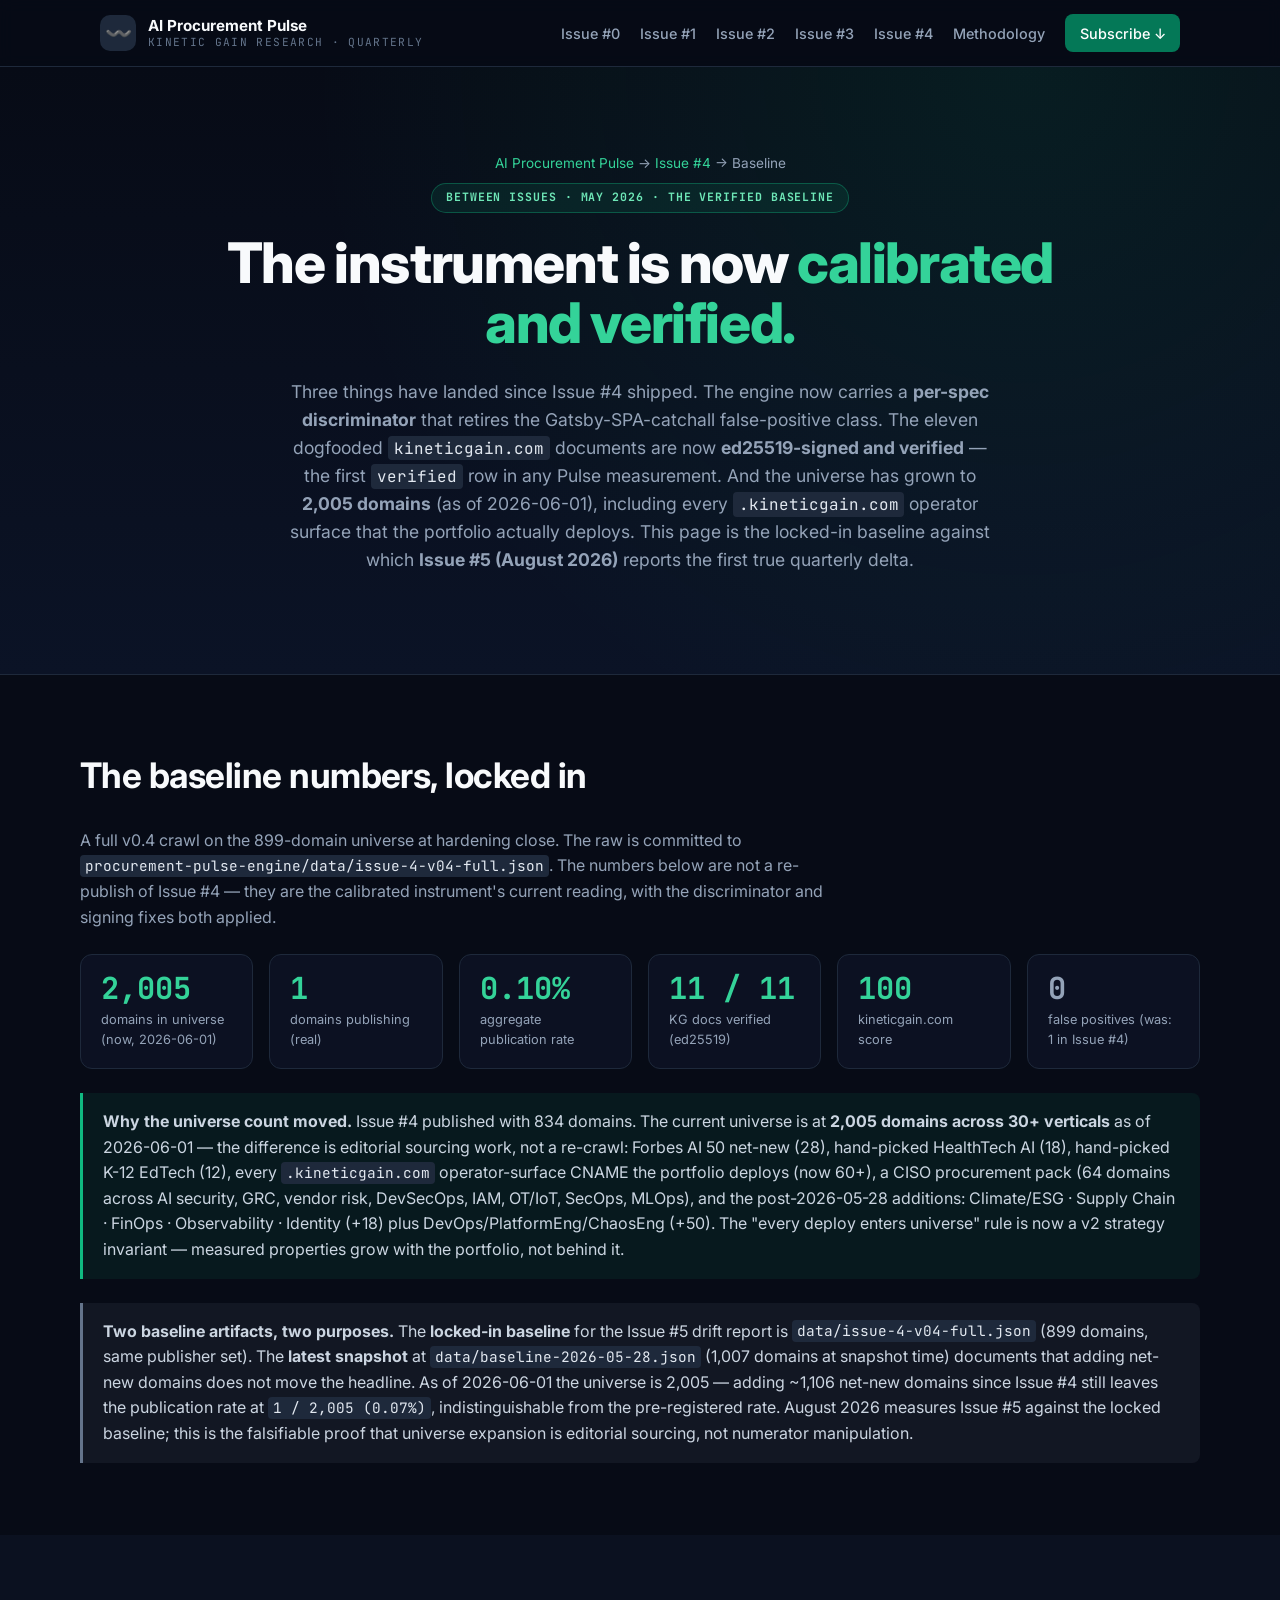
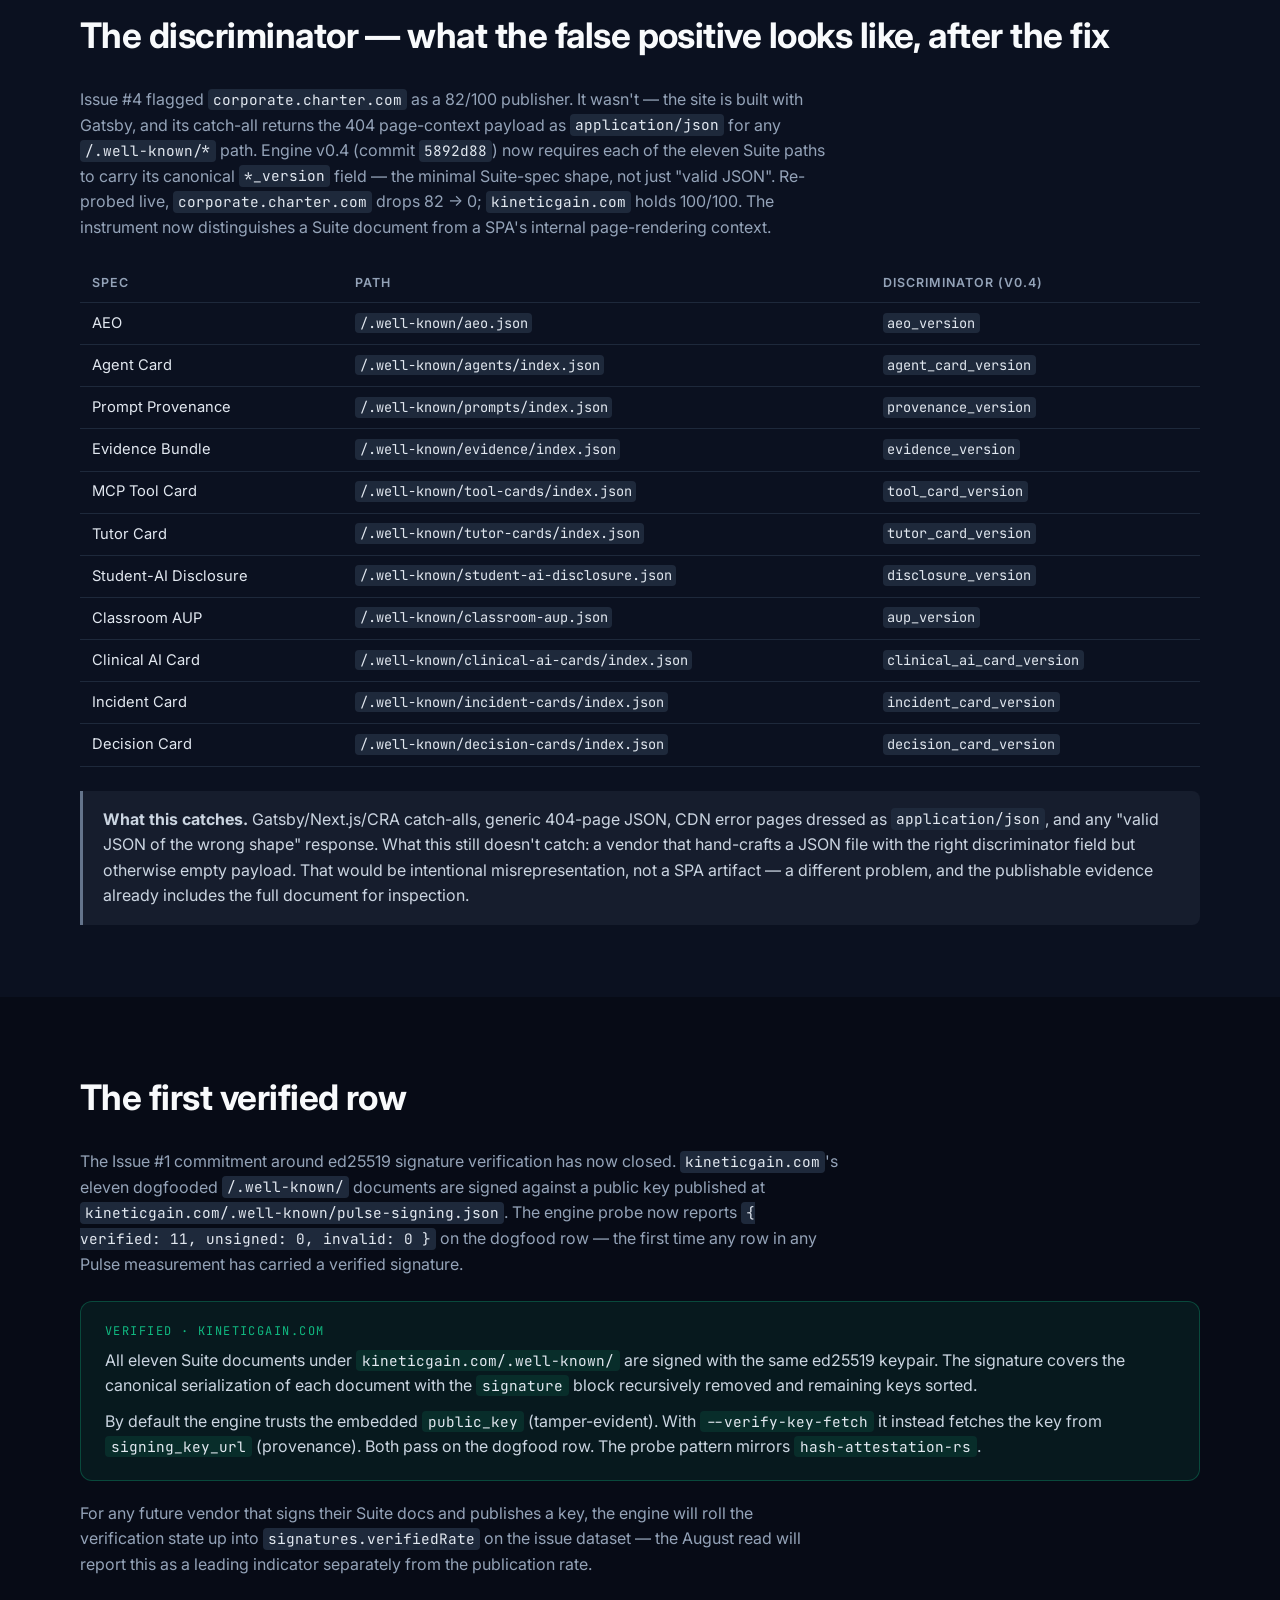
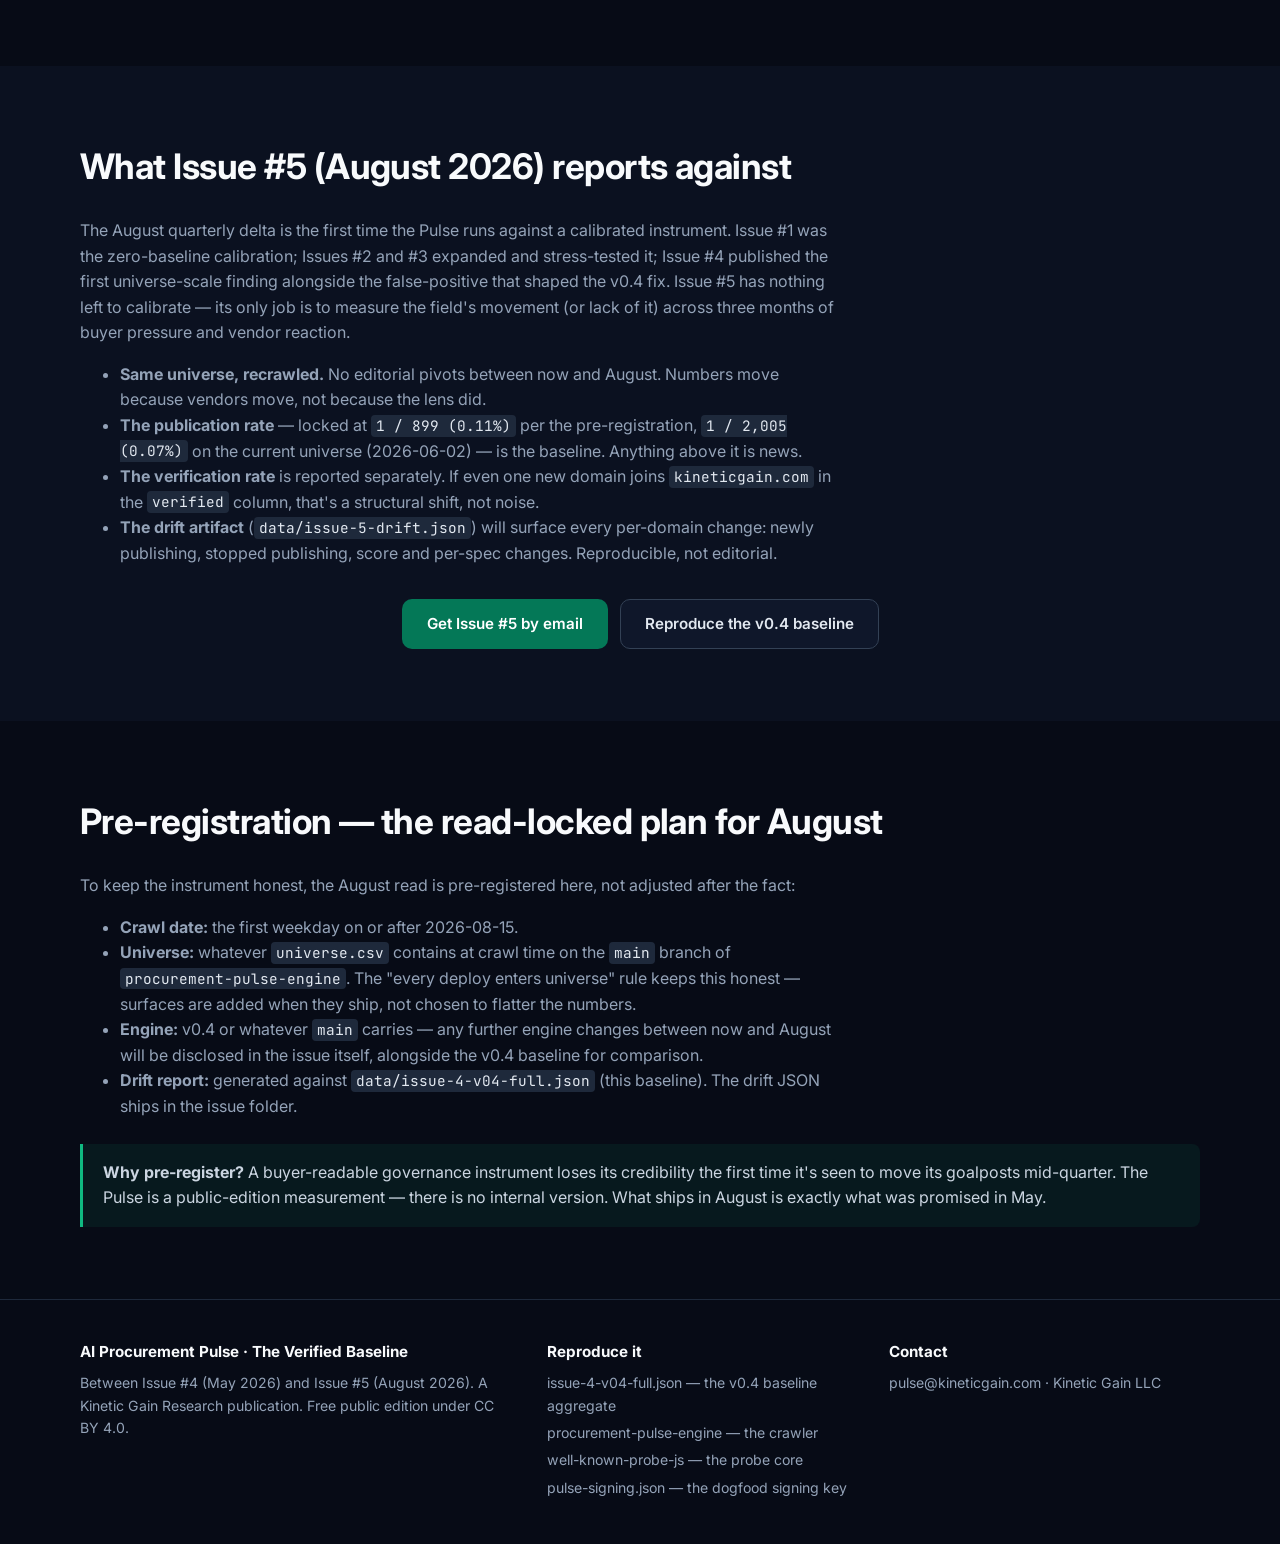
==== commit ac5aef89: "baseline: refresh universe count 1,531 → 2,005 (Lane 4 push) procurement-pulse-engine pushed +462 ne" ====
--- a/baseline/index.html
+++ b/baseline/index.html
@@ -4,17 +4,17 @@
   <meta charset="utf-8" />
   <meta name="viewport" content="width=device-width, initial-scale=1" />
   <title>AI Procurement Pulse · The Verified Baseline — between Issue #4 and Issue #5</title>
-  <meta name="description" content="Between-issues note locking in the v0.4 engine baseline: 899-domain locked universe (pre-registered), 1,531-domain current universe (2026-06-01), KG verified=11/11, per-spec discriminator eliminates SPA catch-all false positives. Calibrated for the August 2026 quarterly delta (Issue #5)." />
+  <meta name="description" content="Between-issues note locking in the v0.4 engine baseline: 899-domain locked universe (pre-registered), 2,005-domain current universe (2026-06-02), KG verified=11/11, per-spec discriminator eliminates SPA catch-all false positives. Calibrated for the August 2026 quarterly delta (Issue #5)." />
   <meta name="theme-color" content="#070b16" />
   <link rel="canonical" href="https://pulse.kineticgain.com/baseline/" />
 
   <meta property="og:type" content="article" />
   <meta property="og:title" content="The Verified Baseline — Pulse engine v0.4 + KG verified=11/11" />
-  <meta property="og:description" content="Between Issue #4 and Issue #5. The instrument is calibrated: per-spec discriminator landed, dogfooded docs signed and verified, universe at 1,531 domains (2026-06-01). The August quarterly delta has something to measure against." />
+  <meta property="og:description" content="Between Issue #4 and Issue #5. The instrument is calibrated: per-spec discriminator landed, dogfooded docs signed and verified, universe at 2,005 domains (2026-06-02). The August quarterly delta has something to measure against." />
   <meta property="og:url" content="https://pulse.kineticgain.com/baseline/" />
   <meta name="twitter:card" content="summary_large_image" />
   <meta name="twitter:title" content="The Verified Baseline — Pulse engine v0.4 + KG verified=11/11" />
-  <meta name="twitter:description" content="1,531-domain universe (2026-06-01), 11/11 ed25519-verified, SPA catch-alls correctly score 0. The calibrated baseline against which Issue #5 (August 2026) reports the first quarterly delta." />
+  <meta name="twitter:description" content="2,005-domain universe (2026-06-02), 11/11 ed25519-verified, SPA catch-alls correctly score 0. The calibrated baseline against which Issue #5 (August 2026) reports the first quarterly delta." />
 
   <link rel="preconnect" href="https://fonts.googleapis.com" />
   <link rel="preconnect" href="https://fonts.gstatic.com" crossorigin />
@@ -26,7 +26,7 @@
     "@type": "Dataset",
     "name": "AI Procurement Pulse — The Verified v0.4 Baseline",
     "alternateName": "Pulse v0.4 Baseline (pre-registered for Issue #5, August 2026)",
-    "description": "Between-issues calibration baseline for the AI Procurement Pulse quarterly disclosure index. Engine v0.4 carries a per-spec discriminator (retires Gatsby SPA-catchall false positives). KG dogfooded documents are ed25519-signed and verified — the first verified row in any Pulse measurement. Universe at 1,531 domains as of 2026-06-01 (was 1,007 at the 2026-05-28 snapshot); the locked pre-registered baseline against which Issue #5 reports is the 899-domain crawl in issue-4-v04-full.json.",
+    "description": "Between-issues calibration baseline for the AI Procurement Pulse quarterly disclosure index. Engine v0.4 carries a per-spec discriminator (retires Gatsby SPA-catchall false positives). KG dogfooded documents are ed25519-signed and verified — the first verified row in any Pulse measurement. Universe at 2,005 domains as of 2026-06-01 (was 1,007 at the 2026-05-28 snapshot); the locked pre-registered baseline against which Issue #5 reports is the 899-domain crawl in issue-4-v04-full.json.",
     "url": "https://pulse.kineticgain.com/baseline/",
     "datePublished": "2026-05-28",
     "dateModified": "2026-05-28",
@@ -148,7 +148,7 @@
           <strong>per-spec discriminator</strong> that retires the Gatsby-SPA-catchall false-positive class.
           The eleven dogfooded <code>kineticgain.com</code> documents are now <strong>ed25519-signed and verified</strong>
           — the first <code>verified</code> row in any Pulse measurement. And the universe has grown to
-          <strong>1,531 domains</strong> (as of 2026-06-01), including every <code>.kineticgain.com</code> operator surface
+          <strong>2,005 domains</strong> (as of 2026-06-01), including every <code>.kineticgain.com</code> operator surface
           that the portfolio actually deploys. This page is the locked-in baseline against which
           <strong>Issue #5 (August 2026)</strong> reports the first true quarterly delta.
         </p>
@@ -165,7 +165,7 @@
           discriminator and signing fixes both applied.
         </p>
         <div class="drift-grid">
-          <div class="drift-card"><div class="d-num">1,531</div><div class="d-lab">domains in universe (now, 2026-06-01)</div></div>
+          <div class="drift-card"><div class="d-num">2,005</div><div class="d-lab">domains in universe (now, 2026-06-01)</div></div>
           <div class="drift-card"><div class="d-num">1</div><div class="d-lab">domains publishing (real)</div></div>
           <div class="drift-card"><div class="d-num">0.10%</div><div class="d-lab">aggregate publication rate</div></div>
           <div class="drift-card"><div class="d-num">11 / 11</div><div class="d-lab">KG docs verified (ed25519)</div></div>
@@ -174,7 +174,7 @@
         </div>
         <div class="callout">
           <strong>Why the universe count moved.</strong> Issue #4 published with 834 domains. The current universe is at
-          <strong>1,531 domains across 30+ verticals</strong> as of 2026-06-01 — the difference is editorial sourcing work,
+          <strong>2,005 domains across 30+ verticals</strong> as of 2026-06-01 — the difference is editorial sourcing work,
           not a re-crawl: Forbes AI 50 net-new (28), hand-picked HealthTech AI (18), hand-picked K-12 EdTech (12), every
           <code>.kineticgain.com</code> operator-surface CNAME the portfolio deploys (now 60+), a CISO procurement pack
           (64 domains across AI security, GRC, vendor risk, DevSecOps, IAM, OT/IoT, SecOps, MLOps), and the post-2026-05-28
@@ -188,8 +188,8 @@
           (899 domains, same publisher set). The <strong>latest snapshot</strong> at
           <a href="https://github.com/mizcausevic-dev/procurement-pulse-engine/blob/main/data/baseline-2026-05-28.json" target="_blank" rel="noreferrer"><code>data/baseline-2026-05-28.json</code></a>
           (1,007 domains at snapshot time) documents that adding net-new domains does not move the headline. As of
-          2026-06-01 the universe is 1,531 — adding ~632 net-new domains since Issue #4 still leaves the publication
-          rate at <code>1 / 1,531 (0.07%)</code>, indistinguishable from the pre-registered rate. August 2026 measures
+          2026-06-01 the universe is 2,005 — adding ~1,106 net-new domains since Issue #4 still leaves the publication
+          rate at <code>1 / 2,005 (0.07%)</code>, indistinguishable from the pre-registered rate. August 2026 measures
           Issue #5 against the locked baseline; this is the falsifiable proof that universe expansion is editorial
           sourcing, not numerator manipulation.
         </div>
@@ -284,7 +284,7 @@
           <li><strong>Same universe, recrawled.</strong> No editorial pivots between now and August.
             Numbers move because vendors move, not because the lens did.</li>
           <li><strong>The publication rate</strong> — locked at <code>1 / 899 (0.11%)</code> per the pre-registration,
-            <code>1 / 1,531 (0.07%)</code> on the current universe (2026-06-01) — is the baseline.
+            <code>1 / 2,005 (0.07%)</code> on the current universe (2026-06-02) — is the baseline.
             Anything above it is news.</li>
           <li><strong>The verification rate</strong> is reported separately. If even one new domain joins
             <code>kineticgain.com</code> in the <code>verified</code> column, that's a structural shift, not noise.</li>
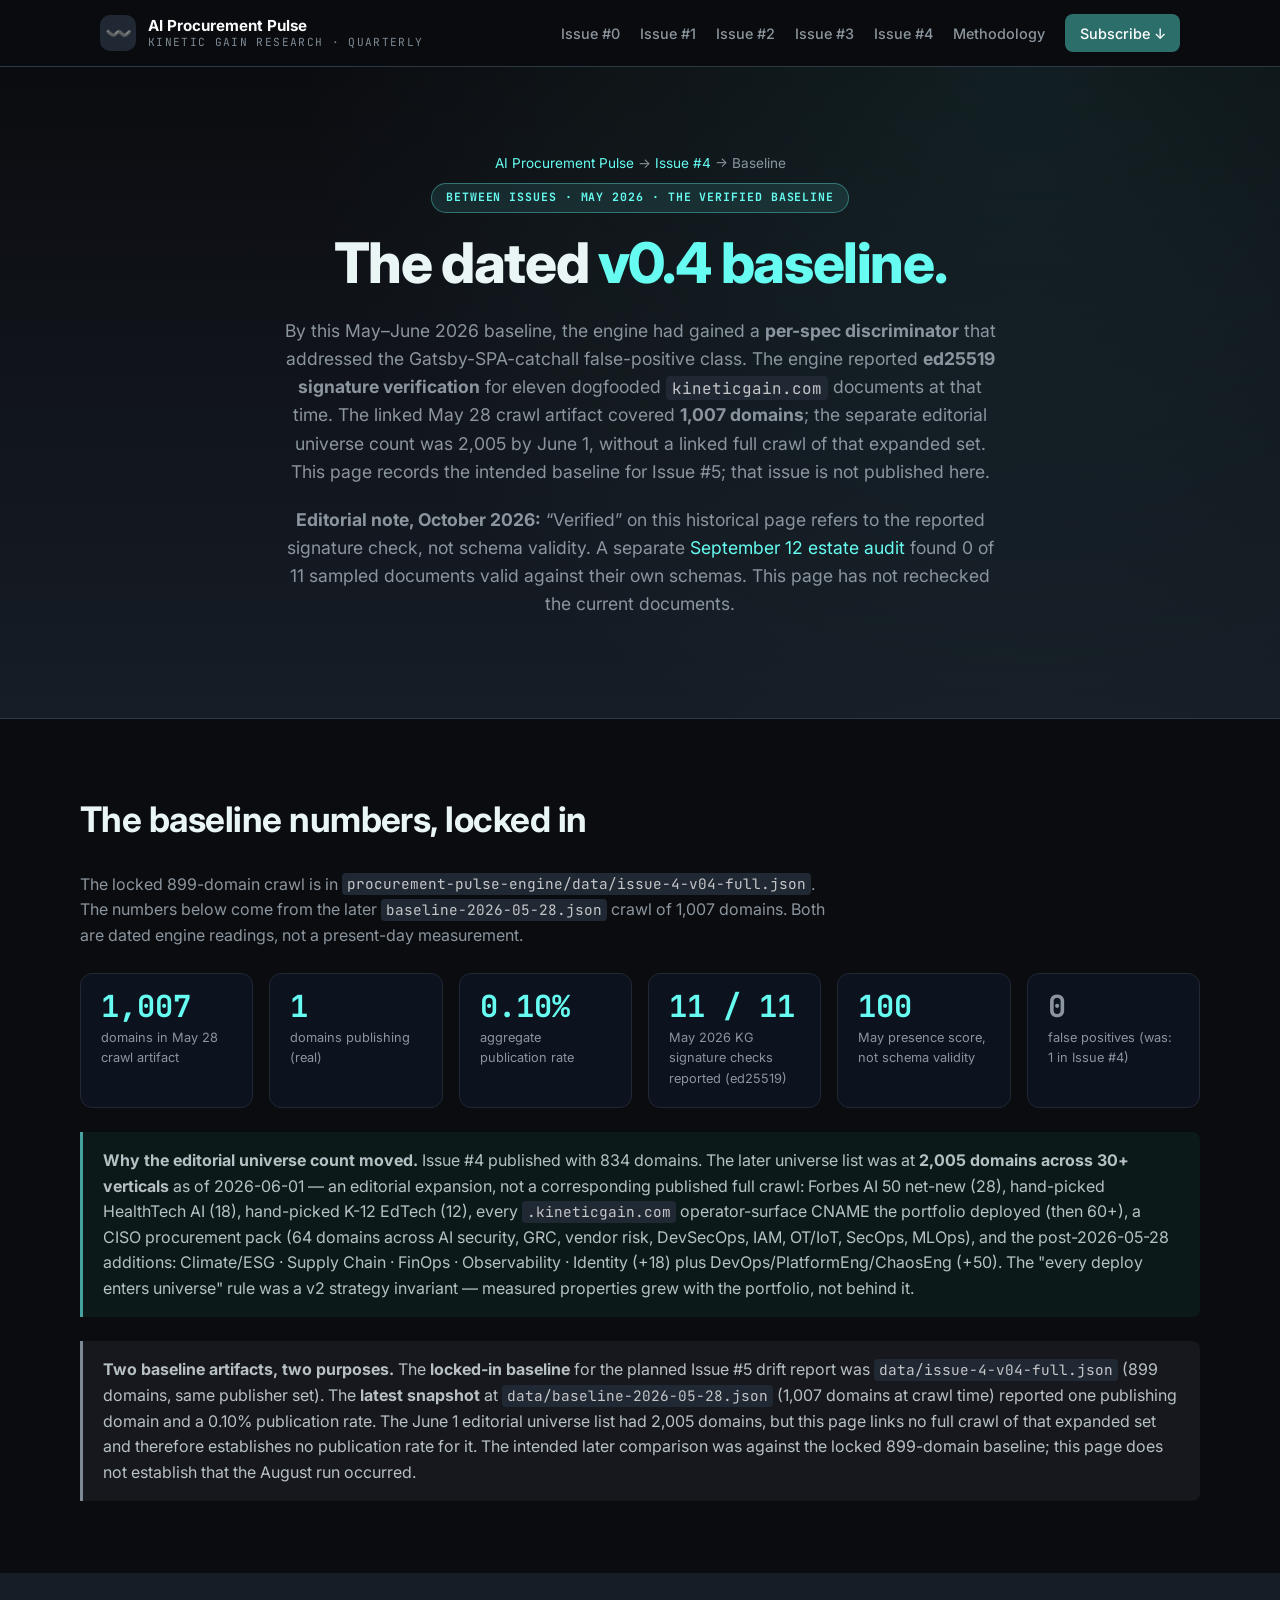
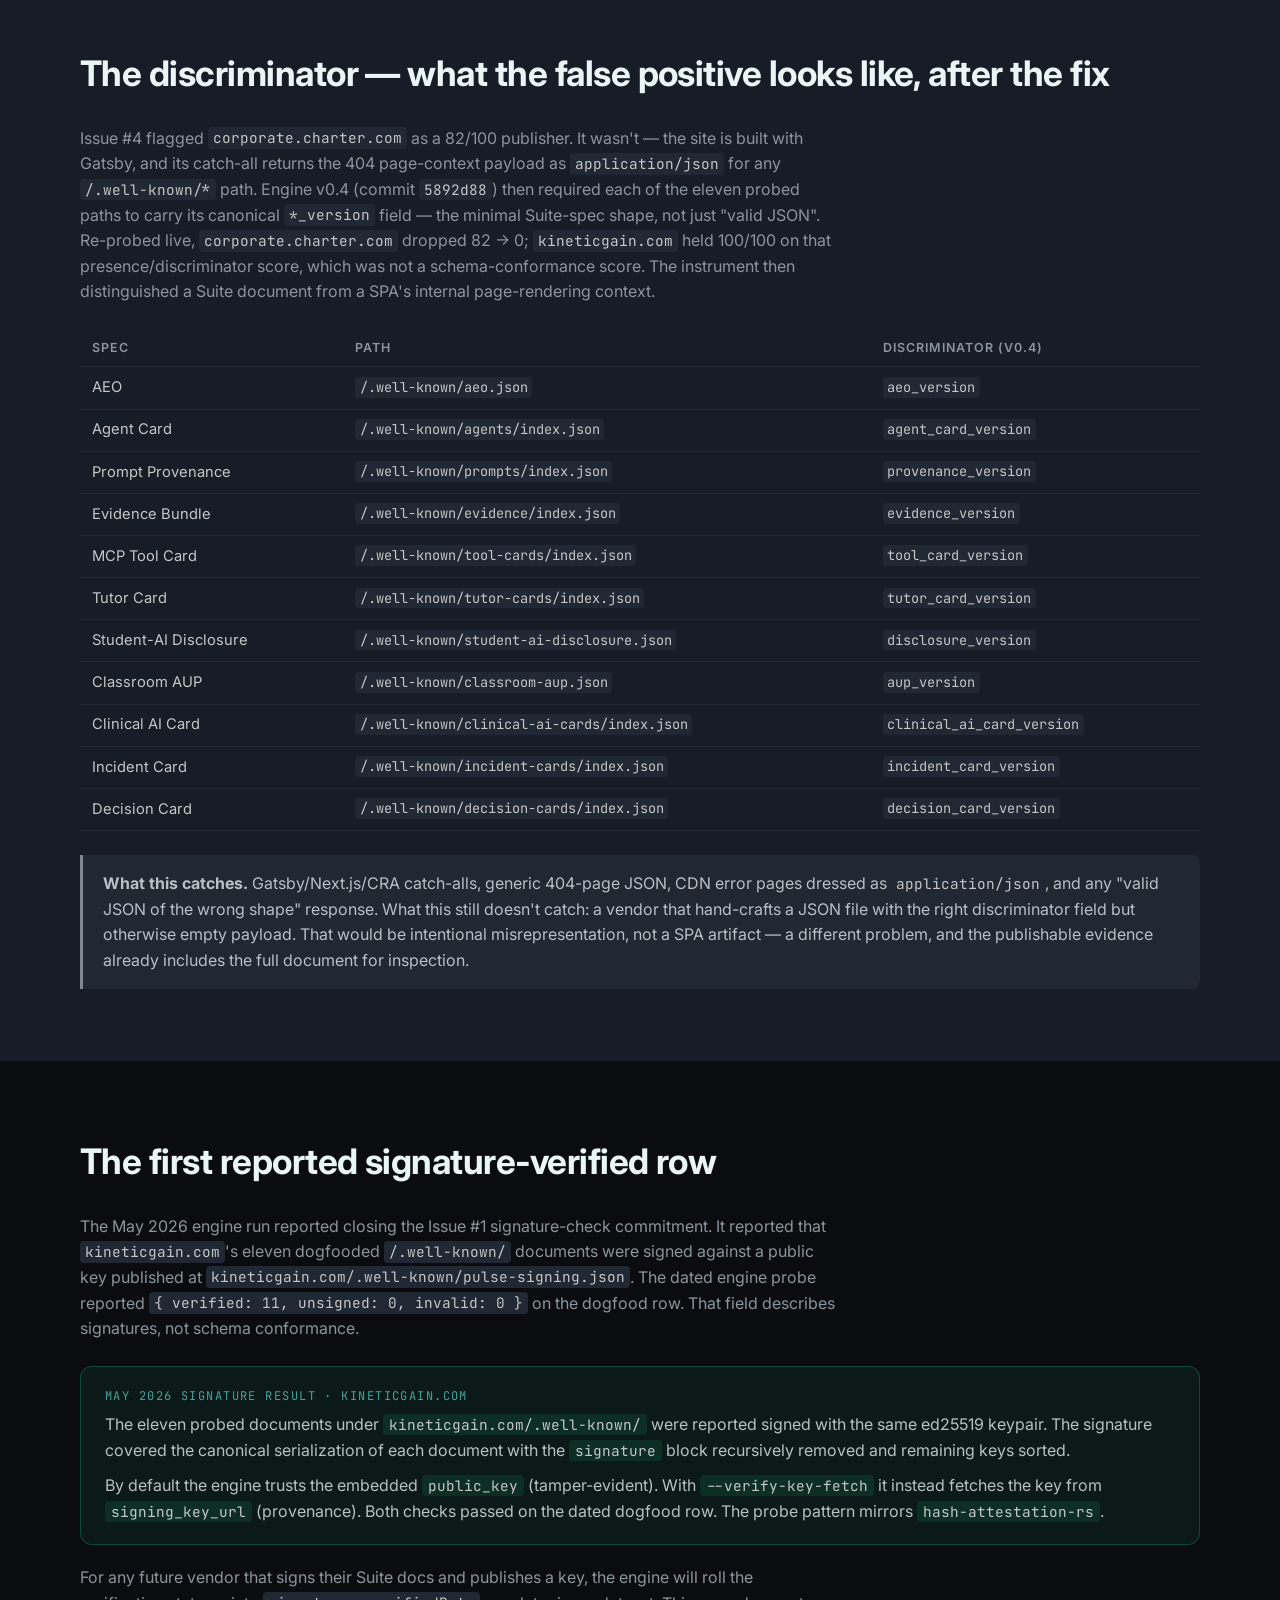
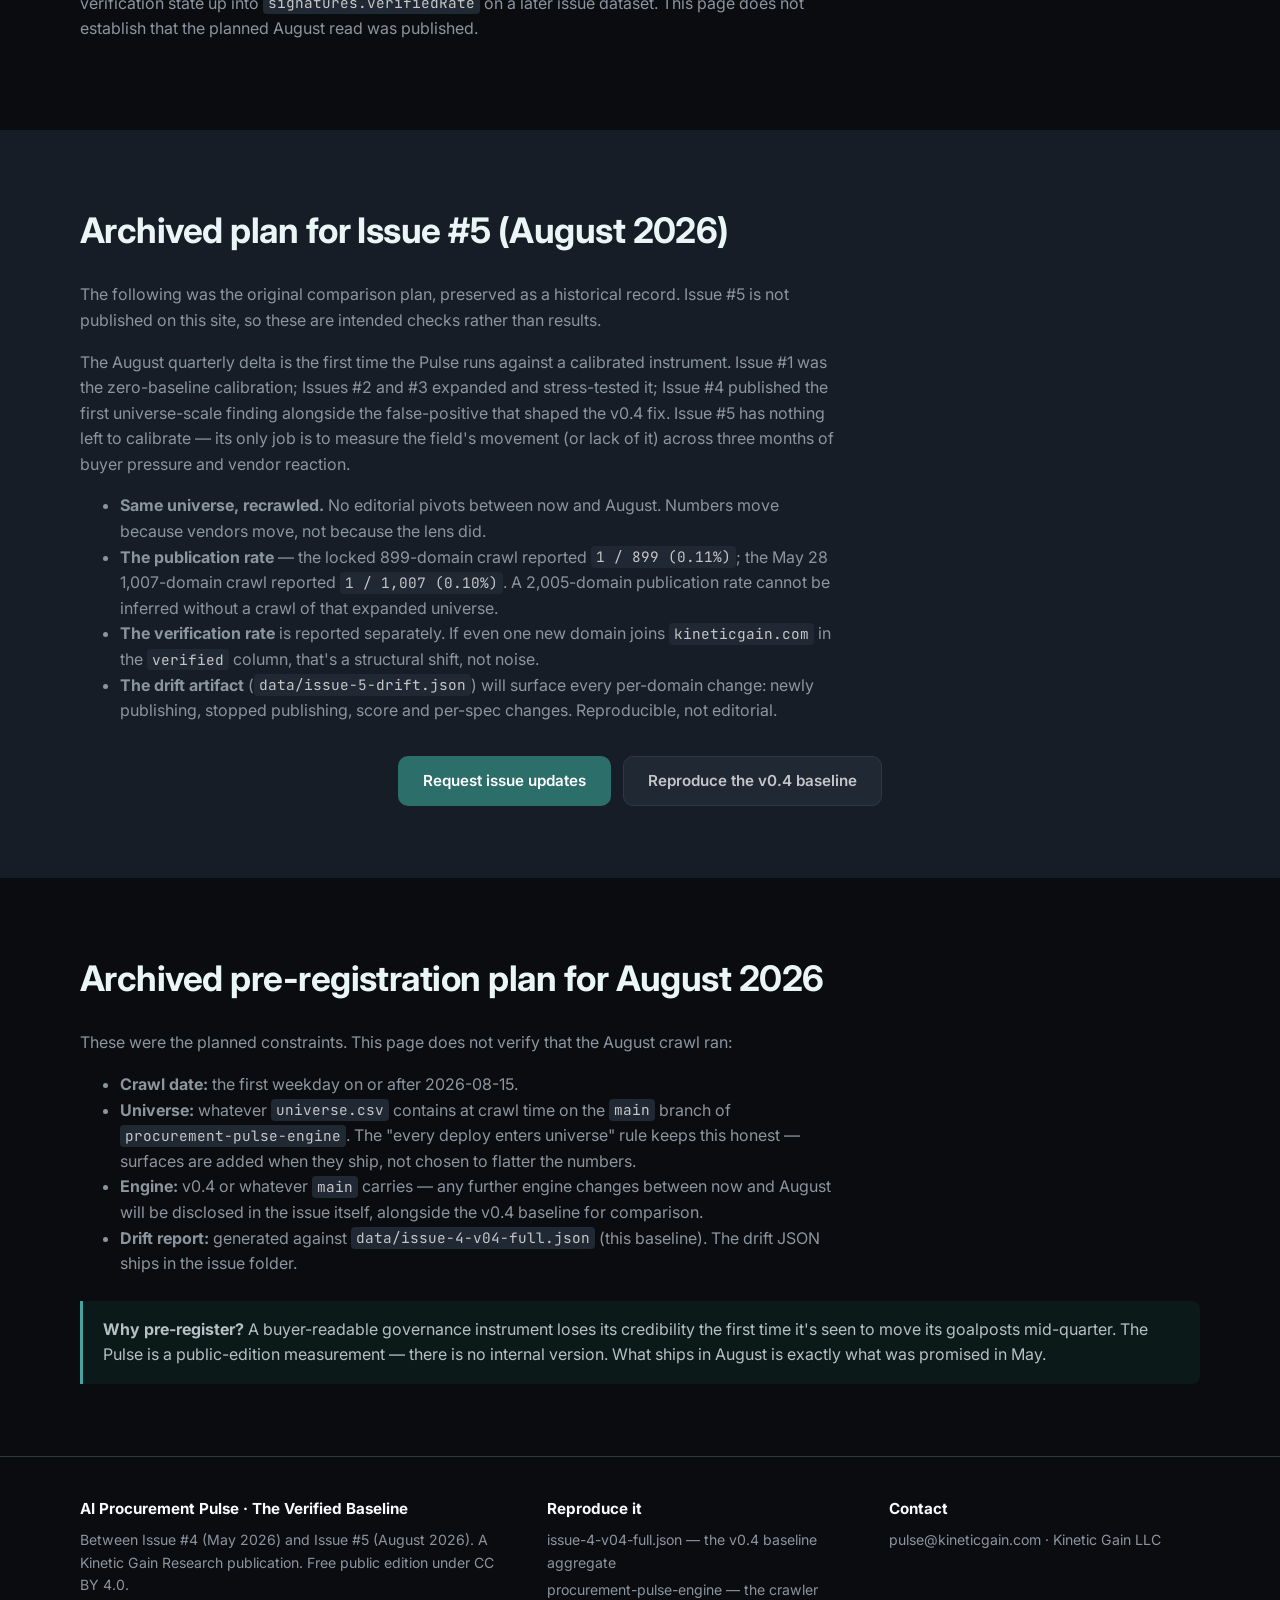
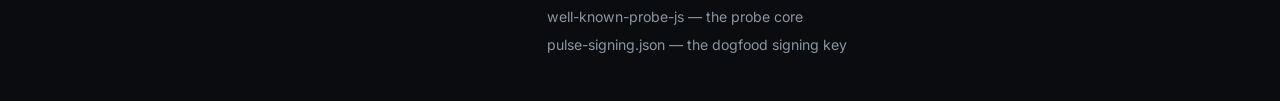
==== commit 9400ec1d: "docs: date Pulse evidence and correct Suite links" ====
--- a/baseline/index.html
+++ b/baseline/index.html
@@ -1,35 +1,35 @@
-<!doctype html>
+<!DOCTYPE html>
 <html lang="en">
 <head>
-  <meta charset="utf-8" />
-  <meta name="viewport" content="width=device-width, initial-scale=1" />
-  <title>AI Procurement Pulse · The Verified Baseline — between Issue #4 and Issue #5</title>
-  <meta name="description" content="Between-issues note locking in the v0.4 engine baseline: 899-domain locked universe (pre-registered), 2,005-domain current universe (2026-06-02), KG verified=11/11, per-spec discriminator eliminates SPA catch-all false positives. Calibrated for the August 2026 quarterly delta (Issue #5)." />
-  <meta name="theme-color" content="#070b16" />
-  <link rel="canonical" href="https://pulse.kineticgain.com/baseline/" />
-
-  <meta property="og:type" content="article" />
-  <meta property="og:title" content="The Verified Baseline — Pulse engine v0.4 + KG verified=11/11" />
-  <meta property="og:description" content="Between Issue #4 and Issue #5. The instrument is calibrated: per-spec discriminator landed, dogfooded docs signed and verified, universe at 2,005 domains (2026-06-02). The August quarterly delta has something to measure against." />
-  <meta property="og:url" content="https://pulse.kineticgain.com/baseline/" />
-  <meta name="twitter:card" content="summary_large_image" />
-  <meta name="twitter:title" content="The Verified Baseline — Pulse engine v0.4 + KG verified=11/11" />
-  <meta name="twitter:description" content="2,005-domain universe (2026-06-02), 11/11 ed25519-verified, SPA catch-alls correctly score 0. The calibrated baseline against which Issue #5 (August 2026) reports the first quarterly delta." />
-
-  <link rel="preconnect" href="https://fonts.googleapis.com" />
-  <link rel="preconnect" href="https://fonts.gstatic.com" crossorigin />
-  <link href="https://fonts.googleapis.com/css2?family=Inter:wght@400;500;600;700;800&family=JetBrains+Mono:wght@400;500;600;700&display=swap" rel="stylesheet" />
+  <meta charset="utf-8">
+  <meta name="viewport" content="width=device-width, initial-scale=1">
+  <title>AI Procurement Pulse · May 2026 historical baseline</title>
+  <meta name="description" content="Historical v0.4 Pulse baseline from May–June 2026. Its reported 11 signature checks do not establish schema conformance or current status; Issue #5 has not been published here.">
+  <meta name="theme-color" content="#070b16">
+  <link rel="canonical" href="https://pulse.kineticgain.com/baseline/">
+
+  <meta property="og:type" content="article">
+  <meta property="og:title" content="Pulse v0.4 historical baseline · May 2026">
+  <meta property="og:description" content="Dated method and signature readings, with a later schema-conformance caveat. No current crawl is implied.">
+  <meta property="og:url" content="https://pulse.kineticgain.com/baseline/">
+  <meta name="twitter:card" content="summary_large_image">
+  <meta name="twitter:title" content="Pulse v0.4 historical baseline · May 2026">
+  <meta name="twitter:description" content="Dated Pulse methodology and signature readings; schema conformance and current status require separate checks.">
+
+  <link rel="preconnect" href="https://fonts.googleapis.com">
+  <link rel="preconnect" href="https://fonts.gstatic.com" crossorigin>
+  <link href="https://fonts.googleapis.com/css2?family=Inter:wght@400;500;600;700;800&family=JetBrains+Mono:wght@400;500;600;700&display=swap" rel="stylesheet">
 
   <script type="application/ld+json">
   {
     "@context": "https://schema.org",
     "@type": "Dataset",
-    "name": "AI Procurement Pulse — The Verified v0.4 Baseline",
+    "name": "AI Procurement Pulse — Historical v0.4 Baseline",
     "alternateName": "Pulse v0.4 Baseline (pre-registered for Issue #5, August 2026)",
-    "description": "Between-issues calibration baseline for the AI Procurement Pulse quarterly disclosure index. Engine v0.4 carries a per-spec discriminator (retires Gatsby SPA-catchall false positives). KG dogfooded documents are ed25519-signed and verified — the first verified row in any Pulse measurement. Universe at 2,005 domains as of 2026-06-01 (was 1,007 at the 2026-05-28 snapshot); the locked pre-registered baseline against which Issue #5 reports is the 899-domain crawl in issue-4-v04-full.json.",
+    "description": "Historical May–June 2026 baseline for the AI Procurement Pulse. The then-reported signature checks do not establish schema conformance or current publication status. The locked 899-domain crawl is in issue-4-v04-full.json.",
     "url": "https://pulse.kineticgain.com/baseline/",
     "datePublished": "2026-05-28",
-    "dateModified": "2026-05-28",
+    "dateModified": "2026-10-10",
     "license": "https://creativecommons.org/licenses/by/4.0/",
     "creator": {
       "@type": "ProfessionalService",
@@ -64,7 +64,7 @@
   }
   </script>
 
-  <link rel="stylesheet" href="/style.css" />
+  <link rel="stylesheet" href="/style.css">
   <style>
     .big-stat {
       text-align: center;
@@ -95,6 +95,10 @@
     .verified-block { background: rgba(16, 185, 129, 0.08); border: 1px solid rgba(16, 185, 129, 0.3); border-radius: 12px; padding: 1.25rem 1.5rem; margin-top: 1.5rem; }
     .verified-block code { background: rgba(16, 185, 129, 0.12); padding: 1px 6px; border-radius: 4px; }
     .verified-block .lbl { font-family: var(--font-mono); font-size: 0.75rem; letter-spacing: 0.12em; text-transform: uppercase; color: var(--pulse-emerald-500); margin-bottom: 0.4rem; }
+    .verified-block p:first-of-type { margin: 0 0 0.6rem; }
+    .verified-block p:last-of-type { margin: 0; }
+    .baseline-followup { margin-top: 1.25rem; }
+    .baseline-actions { margin-top: 2rem; }
 
     .spec-table { width: 100%; border-collapse: collapse; margin-top: 1.5rem; font-size: 0.92rem; }
     .spec-table th, .spec-table td { border-bottom: 1px solid var(--slate-200); padding: 0.55rem 0.75rem; text-align: left; }
@@ -142,16 +146,19 @@
       <div class="hero-inner">
         <p class="breadcrumb"><a href="/">AI Procurement Pulse</a> → <a href="/issue-4/">Issue #4</a> → Baseline</p>
         <span class="pill mono">BETWEEN ISSUES · MAY 2026 · THE VERIFIED BASELINE</span>
-        <h1>The instrument is now <span class="accent">calibrated and verified.</span></h1>
+        <h1>The dated <span class="accent">v0.4 baseline.</span></h1>
         <p class="lede">
-          Three things have landed since Issue #4 shipped. The engine now carries a
-          <strong>per-spec discriminator</strong> that retires the Gatsby-SPA-catchall false-positive class.
-          The eleven dogfooded <code>kineticgain.com</code> documents are now <strong>ed25519-signed and verified</strong>
-          — the first <code>verified</code> row in any Pulse measurement. And the universe has grown to
-          <strong>2,005 domains</strong> (as of 2026-06-01), including every <code>.kineticgain.com</code> operator surface
-          that the portfolio actually deploys. This page is the locked-in baseline against which
-          <strong>Issue #5 (August 2026)</strong> reports the first true quarterly delta.
-        </p>
+          By this May–June 2026 baseline, the engine had gained a
+          <strong>per-spec discriminator</strong> that addressed the Gatsby-SPA-catchall false-positive class.
+          The engine reported <strong>ed25519 signature verification</strong> for eleven dogfooded
+          <code>kineticgain.com</code> documents at that time. The linked May 28 crawl artifact
+          covered <strong>1,007 domains</strong>; the separate editorial universe count was 2,005 by
+          June 1, without a linked full crawl of that expanded set. This page records the intended
+          baseline for Issue #5; that issue is not published here.
+        </p>
+        <p class="lede"><strong>Editorial note, October 2026:</strong> “Verified” on this historical page refers to the
+          reported signature check, not schema validity. A separate <a href="https://github.com/mizcausevic-dev/kinetic-gain-protocol-suite/blob/main/estate/manifest.json">September 12 estate audit</a>
+          found 0 of 11 sampled documents valid against their own schemas. This page has not rechecked the current documents.</p>
       </div>
     </section>
 
@@ -159,39 +166,38 @@
       <div class="block-inner">
         <h2>The baseline numbers, locked in</h2>
         <p class="prose">
-          A full v0.4 crawl on the 899-domain universe at hardening close. The raw is committed to
-          <code>procurement-pulse-engine/data/issue-4-v04-full.json</code>. The numbers below are not
-          a re-publish of Issue #4 — they are the calibrated instrument's current reading, with the
-          discriminator and signing fixes both applied.
+          The locked 899-domain crawl is in <code>procurement-pulse-engine/data/issue-4-v04-full.json</code>.
+          The numbers below come from the later <code>baseline-2026-05-28.json</code> crawl of 1,007
+          domains. Both are dated engine readings, not a present-day measurement.
         </p>
         <div class="drift-grid">
-          <div class="drift-card"><div class="d-num">2,005</div><div class="d-lab">domains in universe (now, 2026-06-01)</div></div>
+          <div class="drift-card"><div class="d-num">1,007</div><div class="d-lab">domains in May 28 crawl artifact</div></div>
           <div class="drift-card"><div class="d-num">1</div><div class="d-lab">domains publishing (real)</div></div>
           <div class="drift-card"><div class="d-num">0.10%</div><div class="d-lab">aggregate publication rate</div></div>
-          <div class="drift-card"><div class="d-num">11 / 11</div><div class="d-lab">KG docs verified (ed25519)</div></div>
-          <div class="drift-card"><div class="d-num">100</div><div class="d-lab">kineticgain.com score</div></div>
+          <div class="drift-card"><div class="d-num">11 / 11</div><div class="d-lab">May 2026 KG signature checks reported (ed25519)</div></div>
+          <div class="drift-card"><div class="d-num">100</div><div class="d-lab">May presence score, not schema validity</div></div>
           <div class="drift-card"><div class="d-num dim">0</div><div class="d-lab">false positives (was: 1 in Issue #4)</div></div>
         </div>
         <div class="callout">
-          <strong>Why the universe count moved.</strong> Issue #4 published with 834 domains. The current universe is at
-          <strong>2,005 domains across 30+ verticals</strong> as of 2026-06-01 — the difference is editorial sourcing work,
-          not a re-crawl: Forbes AI 50 net-new (28), hand-picked HealthTech AI (18), hand-picked K-12 EdTech (12), every
-          <code>.kineticgain.com</code> operator-surface CNAME the portfolio deploys (now 60+), a CISO procurement pack
+          <strong>Why the editorial universe count moved.</strong> Issue #4 published with 834 domains. The later universe list was at
+          <strong>2,005 domains across 30+ verticals</strong> as of 2026-06-01 — an editorial expansion,
+          not a corresponding published full crawl: Forbes AI 50 net-new (28), hand-picked HealthTech AI (18), hand-picked K-12 EdTech (12), every
+          <code>.kineticgain.com</code> operator-surface CNAME the portfolio deployed (then 60+), a CISO procurement pack
           (64 domains across AI security, GRC, vendor risk, DevSecOps, IAM, OT/IoT, SecOps, MLOps), and the post-2026-05-28
           additions: Climate/ESG · Supply Chain · FinOps · Observability · Identity (+18) plus DevOps/PlatformEng/ChaosEng
-          (+50). The "every deploy enters universe" rule is now a v2 strategy invariant — measured properties grow with
+          (+50). The "every deploy enters universe" rule was a v2 strategy invariant — measured properties grew with
           the portfolio, not behind it.
         </div>
         <div class="callout warn">
           <strong>Two baseline artifacts, two purposes.</strong> The <strong>locked-in baseline</strong> for the
-          Issue #5 drift report is <a href="https://github.com/mizcausevic-dev/procurement-pulse-engine/blob/main/data/issue-4-v04-full.json" target="_blank" rel="noreferrer"><code>data/issue-4-v04-full.json</code></a>
+          planned Issue #5 drift report was <a href="https://github.com/mizcausevic-dev/procurement-pulse-engine/blob/main/data/issue-4-v04-full.json" target="_blank" rel="noreferrer"><code>data/issue-4-v04-full.json</code></a>
           (899 domains, same publisher set). The <strong>latest snapshot</strong> at
           <a href="https://github.com/mizcausevic-dev/procurement-pulse-engine/blob/main/data/baseline-2026-05-28.json" target="_blank" rel="noreferrer"><code>data/baseline-2026-05-28.json</code></a>
-          (1,007 domains at snapshot time) documents that adding net-new domains does not move the headline. As of
-          2026-06-01 the universe is 2,005 — adding ~1,106 net-new domains since Issue #4 still leaves the publication
-          rate at <code>1 / 2,005 (0.07%)</code>, indistinguishable from the pre-registered rate. August 2026 measures
-          Issue #5 against the locked baseline; this is the falsifiable proof that universe expansion is editorial
-          sourcing, not numerator manipulation.
+          (1,007 domains at crawl time) reported one publishing domain and a 0.10% publication rate.
+          The June 1 editorial universe list had 2,005 domains, but this page links no full crawl
+          of that expanded set and therefore establishes no publication rate for it. The intended
+          later comparison was against the locked 899-domain baseline; this page does not establish
+          that the August run occurred.
         </div>
       </div>
     </section>
@@ -204,9 +210,10 @@
           built with Gatsby, and its catch-all returns the 404 page-context payload as <code>application/json</code>
           for any <code>/.well-known/*</code> path. Engine v0.4 (commit
           <a href="https://github.com/mizcausevic-dev/procurement-pulse-engine/commit/5892d88" target="_blank" rel="noreferrer"><code>5892d88</code></a>)
-          now requires each of the eleven Suite paths to carry its canonical <code>*_version</code> field —
+          then required each of the eleven probed paths to carry its canonical <code>*_version</code> field —
           the minimal Suite-spec shape, not just "valid JSON". Re-probed live, <code>corporate.charter.com</code>
-          drops 82 → 0; <code>kineticgain.com</code> holds 100/100. The instrument now distinguishes a
+          dropped 82 → 0; <code>kineticgain.com</code> held 100/100 on that presence/discriminator score,
+          which was not a schema-conformance score. The instrument then distinguished a
           Suite document from a SPA's internal page-rendering context.
         </p>
 
@@ -241,38 +248,40 @@
 
     <section class="block">
       <div class="block-inner">
-        <h2>The first verified row</h2>
-        <p class="prose">
-          The Issue #1 commitment around ed25519 signature verification has now closed.
-          <code>kineticgain.com</code>'s eleven dogfooded <code>/.well-known/</code> documents are signed
+        <h2>The first reported signature-verified row</h2>
+        <p class="prose">
+          The May 2026 engine run reported closing the Issue #1 signature-check commitment.
+          It reported that <code>kineticgain.com</code>'s eleven dogfooded <code>/.well-known/</code> documents were signed
           against a public key published at
           <a href="https://kineticgain.com/.well-known/pulse-signing.json" target="_blank" rel="noreferrer"><code>kineticgain.com/.well-known/pulse-signing.json</code></a>.
-          The engine probe now reports <code>{ verified: 11, unsigned: 0, invalid: 0 }</code> on the dogfood row —
-          the first time any row in any Pulse measurement has carried a verified signature.
+          The dated engine probe reported <code>{ verified: 11, unsigned: 0, invalid: 0 }</code> on the dogfood row.
+          That field describes signatures, not schema conformance.
         </p>
 
         <div class="verified-block">
-          <div class="lbl">Verified · kineticgain.com</div>
-          <p style="margin:0 0 0.6rem;">All eleven Suite documents under <code>kineticgain.com/.well-known/</code>
-          are signed with the same ed25519 keypair. The signature covers the canonical serialization of each
+          <div class="lbl">May 2026 signature result · kineticgain.com</div>
+          <p>The eleven probed documents under <code>kineticgain.com/.well-known/</code>
+          were reported signed with the same ed25519 keypair. The signature covered the canonical serialization of each
           document with the <code>signature</code> block recursively removed and remaining keys sorted.</p>
-          <p style="margin:0;">By default the engine trusts the embedded <code>public_key</code> (tamper-evident).
+          <p>By default the engine trusts the embedded <code>public_key</code> (tamper-evident).
           With <code>--verify-key-fetch</code> it instead fetches the key from <code>signing_key_url</code>
-          (provenance). Both pass on the dogfood row. The probe pattern mirrors
+          (provenance). Both checks passed on the dated dogfood row. The probe pattern mirrors
           <a href="https://github.com/mizcausevic-dev/hash-attestation-rs" target="_blank" rel="noreferrer"><code>hash-attestation-rs</code></a>.</p>
         </div>
 
-        <p class="prose" style="margin-top: 1.25rem;">
+        <p class="prose baseline-followup">
           For any future vendor that signs their Suite docs and publishes a key, the engine will roll the
-          verification state up into <code>signatures.verifiedRate</code> on the issue dataset — the August
-          read will report this as a leading indicator separately from the publication rate.
+          verification state up into <code>signatures.verifiedRate</code> on a later issue dataset.
+          This page does not establish that the planned August read was published.
         </p>
       </div>
     </section>
 
     <section class="block block-tinted">
       <div class="block-inner" id="issue-5">
-        <h2>What Issue #5 (August 2026) reports against</h2>
+        <h2>Archived plan for Issue #5 (August 2026)</h2>
+        <p class="prose">The following was the original comparison plan, preserved as a historical record.
+          Issue #5 is not published on this site, so these are intended checks rather than results.</p>
         <p class="prose">
           The August quarterly delta is the first time the Pulse runs against a calibrated instrument.
           Issue #1 was the zero-baseline calibration; Issues #2 and #3 expanded and stress-tested it;
@@ -283,17 +292,17 @@
         <ul class="prose">
           <li><strong>Same universe, recrawled.</strong> No editorial pivots between now and August.
             Numbers move because vendors move, not because the lens did.</li>
-          <li><strong>The publication rate</strong> — locked at <code>1 / 899 (0.11%)</code> per the pre-registration,
-            <code>1 / 2,005 (0.07%)</code> on the current universe (2026-06-02) — is the baseline.
-            Anything above it is news.</li>
+          <li><strong>The publication rate</strong> — the locked 899-domain crawl reported <code>1 / 899 (0.11%)</code>;
+            the May 28 1,007-domain crawl reported <code>1 / 1,007 (0.10%)</code>. A 2,005-domain
+            publication rate cannot be inferred without a crawl of that expanded universe.</li>
           <li><strong>The verification rate</strong> is reported separately. If even one new domain joins
             <code>kineticgain.com</code> in the <code>verified</code> column, that's a structural shift, not noise.</li>
           <li><strong>The drift artifact</strong> (<code>data/issue-5-drift.json</code>) will surface every
             per-domain change: newly publishing, stopped publishing, score and per-spec changes. Reproducible,
             not editorial.</li>
         </ul>
-        <div class="hero-cta" style="margin-top:2rem;">
-          <a class="btn btn-primary" href="/#subscribe">Get Issue #5 by email</a>
+        <div class="hero-cta baseline-actions">
+          <a class="btn btn-primary" href="/#subscribe">Request issue updates</a>
           <a class="btn btn-secondary" href="https://github.com/mizcausevic-dev/procurement-pulse-engine" target="_blank" rel="noreferrer">Reproduce the v0.4 baseline</a>
         </div>
       </div>
@@ -301,9 +310,9 @@
 
     <section class="block">
       <div class="block-inner">
-        <h2>Pre-registration — the read-locked plan for August</h2>
-        <p class="prose">
-          To keep the instrument honest, the August read is pre-registered here, not adjusted after the fact:
+        <h2>Archived pre-registration plan for August 2026</h2>
+        <p class="prose">
+          These were the planned constraints. This page does not verify that the August crawl ran:
         </p>
         <ul class="prose">
           <li><strong>Crawl date:</strong> the first weekday on or after 2026-08-15.</li>
--- a/style.css
+++ b/style.css
@@ -1,23 +1,39 @@
 :root {
-  --pulse-emerald-300: #6ee7b7;
-  --pulse-emerald-400: #34d399;
-  --pulse-emerald-500: #10b981;
-  --pulse-emerald-600: #059669;
-  --pulse-emerald-700: #047857;
-  --pulse-emerald-900: #064e3b;
-
-  --slate-50:  #f8fafc;
-  --slate-100: #f1f5f9;
-  --slate-200: #e2e8f0;
-  --slate-300: #cbd5e1;
-  --slate-400: #94a3b8;
-  --slate-500: #64748b;
-  --slate-600: #475569;
-  --slate-700: #334155;
-  --slate-800: #1e293b;
-  --slate-900: #0f172a;
-  --slate-950: #020617;
-
+  /* ===== BERT dark-cyan palette (Kinetic Gain house standard) ===== */
+  --bg:      #0B0C10;
+  --panel:   #1F2833;
+  --panel2:  #161d26;
+  --text:    #C5C6C7;
+  --head:    #eaf6f5;
+  --muted:   #7d8a94;
+  --accent:  #66FCF1; /* cyan  */
+  --accent2: #45A29E; /* teal  */
+  --border:  #2b3a46;
+
+  /* Legacy accent tokens remapped onto the cyan/teal ramp.
+     Dark teal (700/900) keeps white button text AA-legible. */
+  --pulse-emerald-300: #9df6f1;
+  --pulse-emerald-400: #66FCF1;
+  --pulse-emerald-500: #45A29E;
+  --pulse-emerald-600: #3a8a86;
+  --pulse-emerald-700: #2c6e6a;
+  --pulse-emerald-900: #123b38;
+
+  /* Legacy neutral tokens remapped onto BERT ground/panels.
+     Low numbers = light (reading text), high numbers = dark (panels/borders). */
+  --slate-50:  #eef3f3;
+  --slate-100: #161d26;
+  --slate-200: #C5C6C7;
+  --slate-300: #b7c0c5;
+  --slate-400: #8b959d;
+  --slate-500: #7d8a94;
+  --slate-600: #C5C6C7;
+  --slate-700: #2b3a46;
+  --slate-800: #1F2833;
+  --slate-900: #1F2833;
+  --slate-950: #0B0C10;
+
+  --font-head: "Space Grotesk", "Inter", system-ui, -apple-system, "Segoe UI", Roboto, sans-serif;
   --font-body: "Inter", system-ui, -apple-system, "Segoe UI", Roboto, sans-serif;
   --font-mono: "JetBrains Mono", ui-monospace, SFMono-Regular, Menlo, monospace;
 }
@@ -49,6 +65,9 @@
 .mono { font-family: var(--font-mono); letter-spacing: 0.01em; }
 .accent { color: var(--pulse-emerald-700); }
 .accent-text { color: var(--pulse-emerald-700); }
+
+/* Headings use Space Grotesk with an Inter fallback — never a serif. */
+h1, h2, h3, .brand-text strong { font-family: var(--font-head); }
 
 /* ============ Nav ============ */
 
@@ -116,10 +135,10 @@
 
 .hero {
   background:
-    radial-gradient(circle at 80% 0%, rgba(16, 185, 129, 0.08), transparent 60%),
-    linear-gradient(180deg, #fff 0%, #ecfdf5 100%);
+    radial-gradient(circle at 80% 0%, rgba(102, 252, 241, 0.08), transparent 60%),
+    linear-gradient(180deg, var(--bg) 0%, var(--panel2) 100%);
   padding: 4.5rem 1.25rem 5rem;
-  border-bottom: 1px solid var(--slate-200);
+  border-bottom: 1px solid var(--border);
 }
 .hero-inner {
   max-width: 880px;
@@ -262,7 +281,7 @@
 .card:hover {
   transform: translateY(-2px);
   border-color: var(--pulse-emerald-300);
-  box-shadow: 0 12px 24px -16px rgba(16, 185, 129, 0.3);
+  box-shadow: 0 12px 24px -16px rgba(102, 252, 241, 0.25);
 }
 .card h3 {
   font-size: 1.05rem;
@@ -380,6 +399,11 @@
   border-radius: 4px;
   transition: width 600ms ease;
 }
+.bar-fill--62 { width: 62%; }
+.bar-fill--45 { width: 45%; }
+.bar-fill--38 { width: 38%; }
+.bar-fill--29 { width: 29%; }
+.bar-fill--12 { width: 12%; }
 .bar-val {
   font-size: 0.85rem;
   color: var(--pulse-emerald-700);
@@ -474,7 +498,7 @@
 
 .cta-strip {
   background:
-    radial-gradient(circle at 20% 30%, rgba(16, 185, 129, 0.15), transparent 50%),
+    radial-gradient(circle at 20% 30%, rgba(102, 252, 241, 0.12), transparent 50%),
     linear-gradient(135deg, var(--slate-900) 0%, var(--pulse-emerald-900) 100%);
   color: #fff;
   padding: 5rem 1.25rem;
@@ -485,8 +509,8 @@
   margin: 0 auto;
 }
 .cta-strip .pill {
-  background: rgba(16, 185, 129, 0.2);
-  border-color: rgba(16, 185, 129, 0.4);
+  background: rgba(102, 252, 241, 0.15);
+  border-color: rgba(102, 252, 241, 0.4);
   color: var(--pulse-emerald-300);
 }
 .cta-strip h2 {
@@ -574,52 +598,54 @@
 .foot-col a { color: var(--slate-600); }
 .foot-col a:hover { color: var(--pulse-emerald-700); }
 
-/* === Suite dark theme (house look) === */
-html, body { color: #e2e8f0; background: #070b16; }
+/* === Suite dark theme (BERT dark-cyan house look) === */
+html, body { color: var(--text); background: var(--bg); }
 a { color: var(--pulse-emerald-400); }
 a:hover { color: var(--pulse-emerald-300); }
 .accent, .accent-text { color: var(--pulse-emerald-400); }
 code { background: var(--slate-800); color: var(--slate-200); }
 
-.nav { background: rgba(7, 11, 22, 0.85); border-bottom-color: var(--slate-800); }
+.nav { background: rgba(11, 12, 16, 0.85); border-bottom-color: var(--border); }
 .brand { color: #f8fafc; }
 .brand-mark { background: var(--slate-800); color: var(--pulse-emerald-400); }
 .nav-links a { color: var(--slate-400); }
 .nav-links a:hover { color: #f8fafc; }
 
-.hero { background: radial-gradient(circle at 80% 0%, rgba(16, 185, 129, 0.10), transparent 60%), linear-gradient(180deg, #070b16 0%, #0b1326 100%); border-bottom-color: var(--slate-800); }
-.pill { color: var(--pulse-emerald-300); border-color: rgba(16, 185, 129, 0.35); background: rgba(16, 185, 129, 0.10); }
-.hero h1 { color: #f8fafc; }
+.hero { background: radial-gradient(circle at 80% 0%, rgba(102, 252, 241, 0.08), transparent 60%), linear-gradient(180deg, var(--bg) 0%, var(--panel2) 100%); border-bottom-color: var(--border); }
+.pill { color: var(--accent); border-color: rgba(102, 252, 241, 0.35); background: rgba(102, 252, 241, 0.10); }
+.hero h1 { color: var(--head); }
 .lede { color: var(--slate-400); }
 .btn-secondary { background: var(--slate-900); color: var(--slate-200); border-color: var(--slate-700); }
 .btn-secondary:hover { background: var(--slate-800); color: #fff; }
 
-.block-tinted { background: #0b1120; }
-h2 { color: #f8fafc; }
+.block-tinted { background: var(--panel2); }
+h2 { color: var(--head); }
 .prose { color: var(--slate-400); }
 
-.card { background: rgba(15, 23, 42, 0.6); border-color: var(--slate-800); }
-.card h3 { color: #f8fafc; }
+.card { background: var(--panel); border-color: var(--border); }
+.card h3 { color: var(--head); }
 .card p { color: var(--slate-400); }
 
-.numbered li { background: rgba(15, 23, 42, 0.6); border-color: var(--slate-800); color: var(--slate-300); }
-
-.preview-card { background: rgba(15, 23, 42, 0.6); border-color: var(--slate-800); }
-.preview-card-header h3 { color: #f8fafc; }
+.numbered li { background: var(--panel); border-color: var(--border); color: var(--text); }
+
+.preview-card { background: var(--panel); border-color: var(--border); }
+.preview-card-header h3 { color: var(--head); }
 .preview-tag { background: rgba(148, 163, 184, 0.08); color: var(--slate-400); border-color: var(--slate-700); }
 .preview-caption { color: var(--slate-400); }
 .bar-label { color: var(--slate-300); }
 .bar-track { background: var(--slate-800); }
 .donut { background: conic-gradient(var(--pulse-emerald-500) 0deg 83deg, var(--slate-700) 83deg 360deg); }
-.donut::after { background: #0f172a; }
+.donut::after { background: var(--panel); }
 .donut-num { color: var(--pulse-emerald-400); }
 .donut-sub { color: var(--slate-400); }
 .donut-legend { color: var(--slate-300); }
 .trend-axes { color: var(--slate-400); }
 
-.foot { background: #070b16; border-top-color: var(--slate-800); }
+.foot { background: var(--bg); border-top-color: var(--border); }
 .foot-inner { color: var(--slate-400); }
 .foot-col strong { color: #f8fafc; }
 .foot-col a { color: var(--slate-400); }
 .foot-col a:hover { color: var(--pulse-emerald-400); }
+/* Bar-chart value labels: cyan accent for legibility on the dark panel. */
+.bar-val { color: var(--accent); }
 /* .metrics-strip + .cta-strip already dark — left as-is */
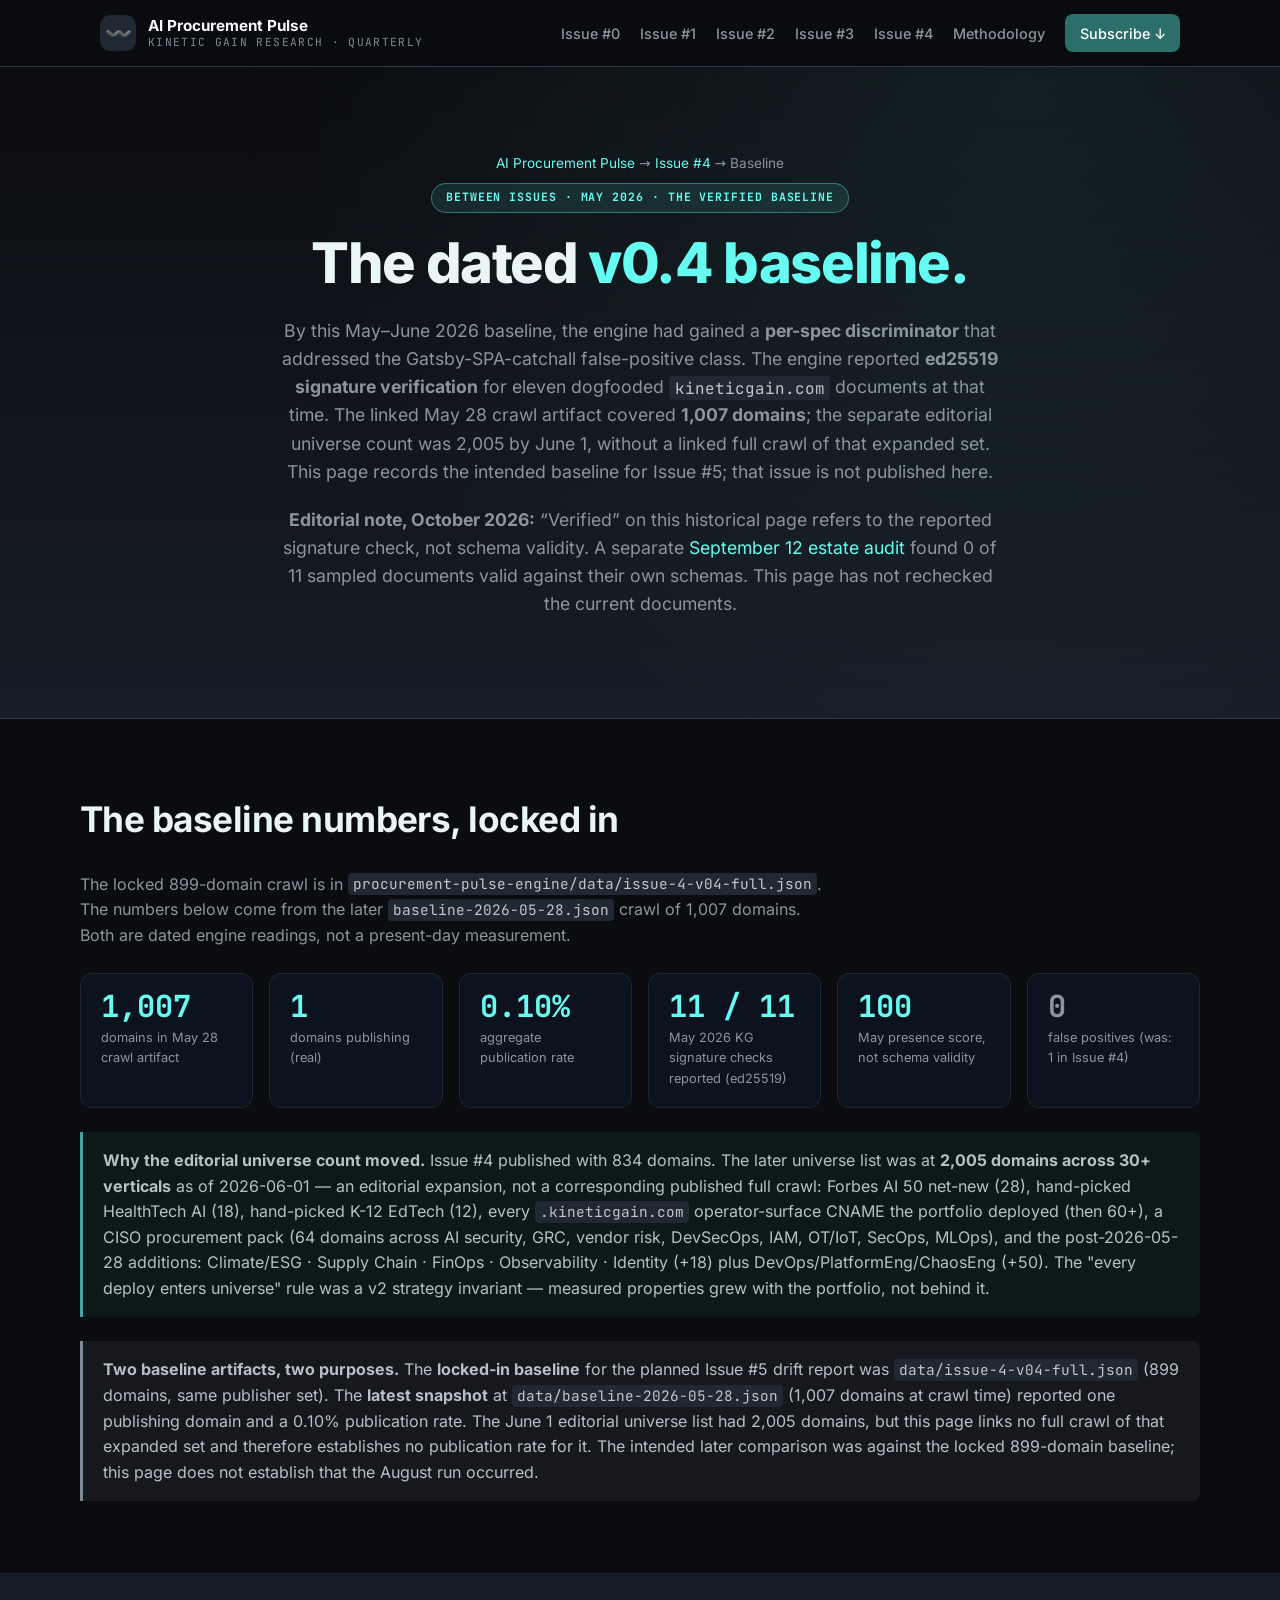
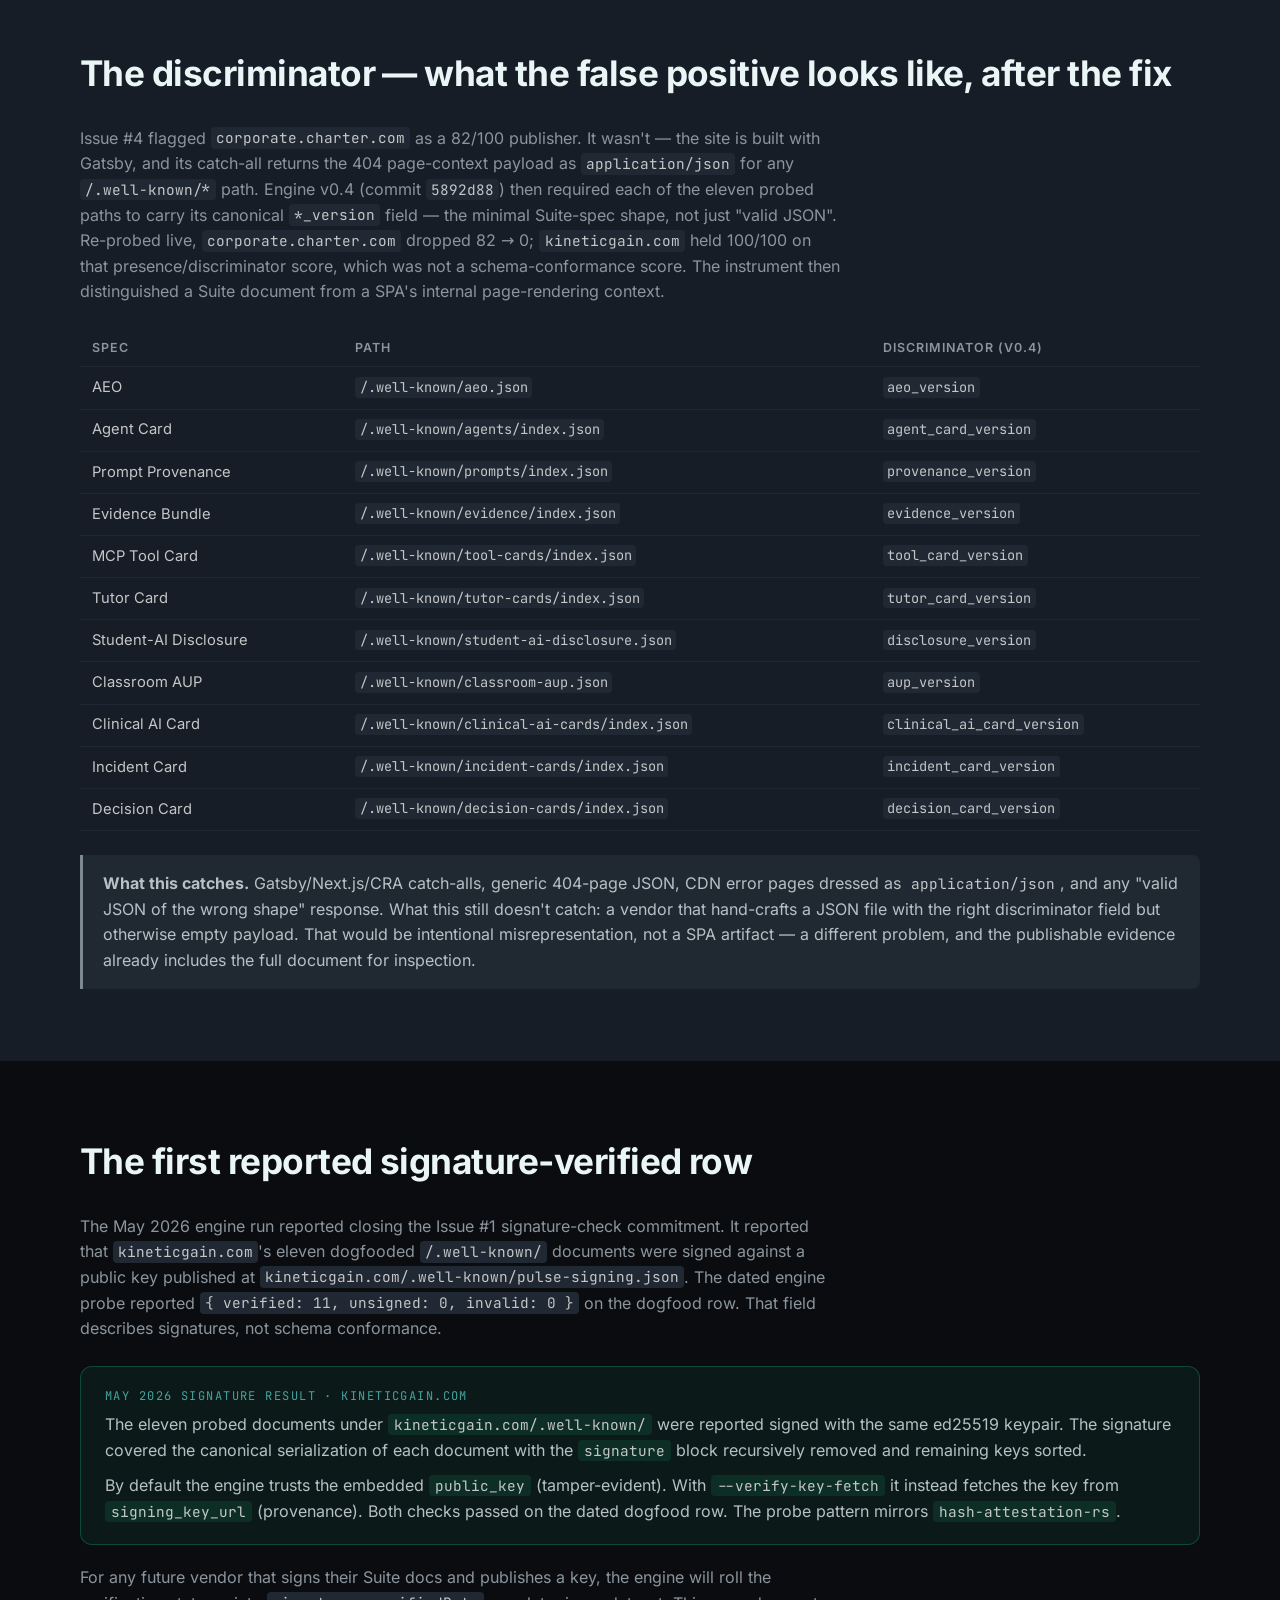
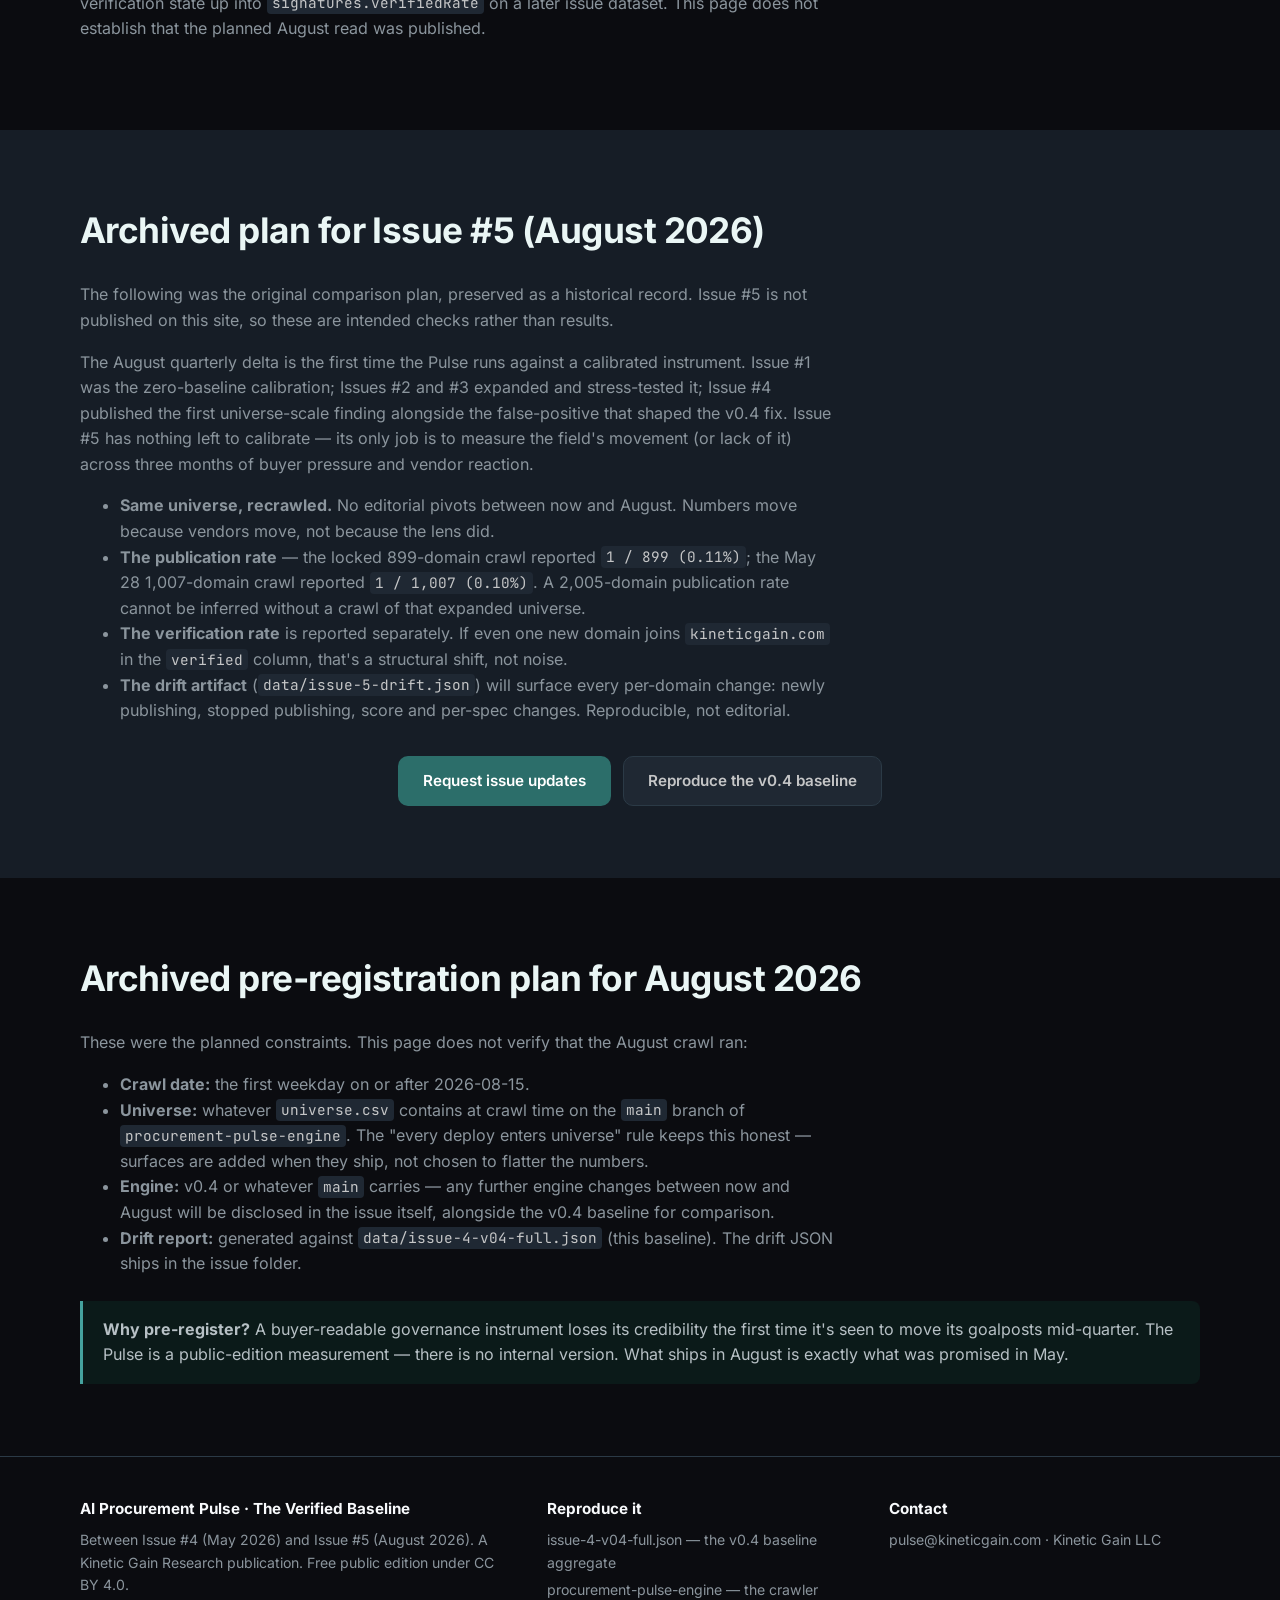
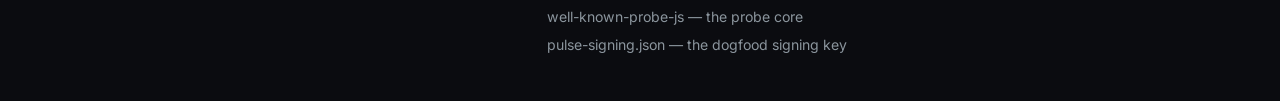
==== commit 7ea8f82b: "Use first-party fonts on Pulse archive pages" ====
--- a/baseline/index.html
+++ b/baseline/index.html
@@ -16,9 +16,7 @@
   <meta name="twitter:title" content="Pulse v0.4 historical baseline · May 2026">
   <meta name="twitter:description" content="Dated Pulse methodology and signature readings; schema conformance and current status require separate checks.">
 
-  <link rel="preconnect" href="https://fonts.googleapis.com">
-  <link rel="preconnect" href="https://fonts.gstatic.com" crossorigin>
-  <link href="https://fonts.googleapis.com/css2?family=Inter:wght@400;500;600;700;800&family=JetBrains+Mono:wght@400;500;600;700&display=swap" rel="stylesheet">
+  <link rel="stylesheet" href="/assets/fonts.css">
 
   <script type="application/ld+json">
   {
@@ -64,7 +62,7 @@
   }
   </script>
 
-  <link rel="stylesheet" href="/style.css">
+  <link rel="stylesheet" href="/style.css?v=0d583f41d494">
   <style>
     .big-stat {
       text-align: center;
--- a/assets/fonts.css
+++ b/assets/fonts.css
@@ -0,0 +1,531 @@
+/* cyrillic-ext */
+@font-face {
+  font-family: 'Inter';
+  font-style: normal;
+  font-weight: 400;
+  font-display: swap;
+  src: url(/assets/fonts/UcC73FwrK3iLTeHuS_nVMrMxCp50SjIa2JL7SUc.woff2) format('woff2');
+  unicode-range: U+0460-052F, U+1C80-1C8A, U+20B4, U+2DE0-2DFF, U+A640-A69F, U+FE2E-FE2F;
+}
+/* cyrillic */
+@font-face {
+  font-family: 'Inter';
+  font-style: normal;
+  font-weight: 400;
+  font-display: swap;
+  src: url(/assets/fonts/UcC73FwrK3iLTeHuS_nVMrMxCp50SjIa0ZL7SUc.woff2) format('woff2');
+  unicode-range: U+0301, U+0400-045F, U+0490-0491, U+04B0-04B1, U+2116;
+}
+/* greek-ext */
+@font-face {
+  font-family: 'Inter';
+  font-style: normal;
+  font-weight: 400;
+  font-display: swap;
+  src: url(/assets/fonts/UcC73FwrK3iLTeHuS_nVMrMxCp50SjIa2ZL7SUc.woff2) format('woff2');
+  unicode-range: U+1F00-1FFF;
+}
+/* greek */
+@font-face {
+  font-family: 'Inter';
+  font-style: normal;
+  font-weight: 400;
+  font-display: swap;
+  src: url(/assets/fonts/UcC73FwrK3iLTeHuS_nVMrMxCp50SjIa1pL7SUc.woff2) format('woff2');
+  unicode-range: U+0370-0377, U+037A-037F, U+0384-038A, U+038C, U+038E-03A1, U+03A3-03FF;
+}
+/* vietnamese */
+@font-face {
+  font-family: 'Inter';
+  font-style: normal;
+  font-weight: 400;
+  font-display: swap;
+  src: url(/assets/fonts/UcC73FwrK3iLTeHuS_nVMrMxCp50SjIa2pL7SUc.woff2) format('woff2');
+  unicode-range: U+0102-0103, U+0110-0111, U+0128-0129, U+0168-0169, U+01A0-01A1, U+01AF-01B0, U+0300-0301, U+0303-0304, U+0308-0309, U+0323, U+0329, U+1EA0-1EF9, U+20AB;
+}
+/* latin-ext */
+@font-face {
+  font-family: 'Inter';
+  font-style: normal;
+  font-weight: 400;
+  font-display: swap;
+  src: url(/assets/fonts/UcC73FwrK3iLTeHuS_nVMrMxCp50SjIa25L7SUc.woff2) format('woff2');
+  unicode-range: U+0100-02BA, U+02BD-02C5, U+02C7-02CC, U+02CE-02D7, U+02DD-02FF, U+0304, U+0308, U+0329, U+1D00-1DBF, U+1E00-1E9F, U+1EF2-1EFF, U+2020, U+20A0-20AB, U+20AD-20C0, U+2113, U+2C60-2C7F, U+A720-A7FF;
+}
+/* latin */
+@font-face {
+  font-family: 'Inter';
+  font-style: normal;
+  font-weight: 400;
+  font-display: swap;
+  src: url(/assets/fonts/UcC73FwrK3iLTeHuS_nVMrMxCp50SjIa1ZL7.woff2) format('woff2');
+  unicode-range: U+0000-00FF, U+0131, U+0152-0153, U+02BB-02BC, U+02C6, U+02DA, U+02DC, U+0304, U+0308, U+0329, U+2000-206F, U+20AC, U+2122, U+2191, U+2193, U+2212, U+2215, U+FEFF, U+FFFD;
+}
+/* cyrillic-ext */
+@font-face {
+  font-family: 'Inter';
+  font-style: normal;
+  font-weight: 500;
+  font-display: swap;
+  src: url(/assets/fonts/UcC73FwrK3iLTeHuS_nVMrMxCp50SjIa2JL7SUc.woff2) format('woff2');
+  unicode-range: U+0460-052F, U+1C80-1C8A, U+20B4, U+2DE0-2DFF, U+A640-A69F, U+FE2E-FE2F;
+}
+/* cyrillic */
+@font-face {
+  font-family: 'Inter';
+  font-style: normal;
+  font-weight: 500;
+  font-display: swap;
+  src: url(/assets/fonts/UcC73FwrK3iLTeHuS_nVMrMxCp50SjIa0ZL7SUc.woff2) format('woff2');
+  unicode-range: U+0301, U+0400-045F, U+0490-0491, U+04B0-04B1, U+2116;
+}
+/* greek-ext */
+@font-face {
+  font-family: 'Inter';
+  font-style: normal;
+  font-weight: 500;
+  font-display: swap;
+  src: url(/assets/fonts/UcC73FwrK3iLTeHuS_nVMrMxCp50SjIa2ZL7SUc.woff2) format('woff2');
+  unicode-range: U+1F00-1FFF;
+}
+/* greek */
+@font-face {
+  font-family: 'Inter';
+  font-style: normal;
+  font-weight: 500;
+  font-display: swap;
+  src: url(/assets/fonts/UcC73FwrK3iLTeHuS_nVMrMxCp50SjIa1pL7SUc.woff2) format('woff2');
+  unicode-range: U+0370-0377, U+037A-037F, U+0384-038A, U+038C, U+038E-03A1, U+03A3-03FF;
+}
+/* vietnamese */
+@font-face {
+  font-family: 'Inter';
+  font-style: normal;
+  font-weight: 500;
+  font-display: swap;
+  src: url(/assets/fonts/UcC73FwrK3iLTeHuS_nVMrMxCp50SjIa2pL7SUc.woff2) format('woff2');
+  unicode-range: U+0102-0103, U+0110-0111, U+0128-0129, U+0168-0169, U+01A0-01A1, U+01AF-01B0, U+0300-0301, U+0303-0304, U+0308-0309, U+0323, U+0329, U+1EA0-1EF9, U+20AB;
+}
+/* latin-ext */
+@font-face {
+  font-family: 'Inter';
+  font-style: normal;
+  font-weight: 500;
+  font-display: swap;
+  src: url(/assets/fonts/UcC73FwrK3iLTeHuS_nVMrMxCp50SjIa25L7SUc.woff2) format('woff2');
+  unicode-range: U+0100-02BA, U+02BD-02C5, U+02C7-02CC, U+02CE-02D7, U+02DD-02FF, U+0304, U+0308, U+0329, U+1D00-1DBF, U+1E00-1E9F, U+1EF2-1EFF, U+2020, U+20A0-20AB, U+20AD-20C0, U+2113, U+2C60-2C7F, U+A720-A7FF;
+}
+/* latin */
+@font-face {
+  font-family: 'Inter';
+  font-style: normal;
+  font-weight: 500;
+  font-display: swap;
+  src: url(/assets/fonts/UcC73FwrK3iLTeHuS_nVMrMxCp50SjIa1ZL7.woff2) format('woff2');
+  unicode-range: U+0000-00FF, U+0131, U+0152-0153, U+02BB-02BC, U+02C6, U+02DA, U+02DC, U+0304, U+0308, U+0329, U+2000-206F, U+20AC, U+2122, U+2191, U+2193, U+2212, U+2215, U+FEFF, U+FFFD;
+}
+/* cyrillic-ext */
+@font-face {
+  font-family: 'Inter';
+  font-style: normal;
+  font-weight: 600;
+  font-display: swap;
+  src: url(/assets/fonts/UcC73FwrK3iLTeHuS_nVMrMxCp50SjIa2JL7SUc.woff2) format('woff2');
+  unicode-range: U+0460-052F, U+1C80-1C8A, U+20B4, U+2DE0-2DFF, U+A640-A69F, U+FE2E-FE2F;
+}
+/* cyrillic */
+@font-face {
+  font-family: 'Inter';
+  font-style: normal;
+  font-weight: 600;
+  font-display: swap;
+  src: url(/assets/fonts/UcC73FwrK3iLTeHuS_nVMrMxCp50SjIa0ZL7SUc.woff2) format('woff2');
+  unicode-range: U+0301, U+0400-045F, U+0490-0491, U+04B0-04B1, U+2116;
+}
+/* greek-ext */
+@font-face {
+  font-family: 'Inter';
+  font-style: normal;
+  font-weight: 600;
+  font-display: swap;
+  src: url(/assets/fonts/UcC73FwrK3iLTeHuS_nVMrMxCp50SjIa2ZL7SUc.woff2) format('woff2');
+  unicode-range: U+1F00-1FFF;
+}
+/* greek */
+@font-face {
+  font-family: 'Inter';
+  font-style: normal;
+  font-weight: 600;
+  font-display: swap;
+  src: url(/assets/fonts/UcC73FwrK3iLTeHuS_nVMrMxCp50SjIa1pL7SUc.woff2) format('woff2');
+  unicode-range: U+0370-0377, U+037A-037F, U+0384-038A, U+038C, U+038E-03A1, U+03A3-03FF;
+}
+/* vietnamese */
+@font-face {
+  font-family: 'Inter';
+  font-style: normal;
+  font-weight: 600;
+  font-display: swap;
+  src: url(/assets/fonts/UcC73FwrK3iLTeHuS_nVMrMxCp50SjIa2pL7SUc.woff2) format('woff2');
+  unicode-range: U+0102-0103, U+0110-0111, U+0128-0129, U+0168-0169, U+01A0-01A1, U+01AF-01B0, U+0300-0301, U+0303-0304, U+0308-0309, U+0323, U+0329, U+1EA0-1EF9, U+20AB;
+}
+/* latin-ext */
+@font-face {
+  font-family: 'Inter';
+  font-style: normal;
+  font-weight: 600;
+  font-display: swap;
+  src: url(/assets/fonts/UcC73FwrK3iLTeHuS_nVMrMxCp50SjIa25L7SUc.woff2) format('woff2');
+  unicode-range: U+0100-02BA, U+02BD-02C5, U+02C7-02CC, U+02CE-02D7, U+02DD-02FF, U+0304, U+0308, U+0329, U+1D00-1DBF, U+1E00-1E9F, U+1EF2-1EFF, U+2020, U+20A0-20AB, U+20AD-20C0, U+2113, U+2C60-2C7F, U+A720-A7FF;
+}
+/* latin */
+@font-face {
+  font-family: 'Inter';
+  font-style: normal;
+  font-weight: 600;
+  font-display: swap;
+  src: url(/assets/fonts/UcC73FwrK3iLTeHuS_nVMrMxCp50SjIa1ZL7.woff2) format('woff2');
+  unicode-range: U+0000-00FF, U+0131, U+0152-0153, U+02BB-02BC, U+02C6, U+02DA, U+02DC, U+0304, U+0308, U+0329, U+2000-206F, U+20AC, U+2122, U+2191, U+2193, U+2212, U+2215, U+FEFF, U+FFFD;
+}
+/* cyrillic-ext */
+@font-face {
+  font-family: 'Inter';
+  font-style: normal;
+  font-weight: 700;
+  font-display: swap;
+  src: url(/assets/fonts/UcC73FwrK3iLTeHuS_nVMrMxCp50SjIa2JL7SUc.woff2) format('woff2');
+  unicode-range: U+0460-052F, U+1C80-1C8A, U+20B4, U+2DE0-2DFF, U+A640-A69F, U+FE2E-FE2F;
+}
+/* cyrillic */
+@font-face {
+  font-family: 'Inter';
+  font-style: normal;
+  font-weight: 700;
+  font-display: swap;
+  src: url(/assets/fonts/UcC73FwrK3iLTeHuS_nVMrMxCp50SjIa0ZL7SUc.woff2) format('woff2');
+  unicode-range: U+0301, U+0400-045F, U+0490-0491, U+04B0-04B1, U+2116;
+}
+/* greek-ext */
+@font-face {
+  font-family: 'Inter';
+  font-style: normal;
+  font-weight: 700;
+  font-display: swap;
+  src: url(/assets/fonts/UcC73FwrK3iLTeHuS_nVMrMxCp50SjIa2ZL7SUc.woff2) format('woff2');
+  unicode-range: U+1F00-1FFF;
+}
+/* greek */
+@font-face {
+  font-family: 'Inter';
+  font-style: normal;
+  font-weight: 700;
+  font-display: swap;
+  src: url(/assets/fonts/UcC73FwrK3iLTeHuS_nVMrMxCp50SjIa1pL7SUc.woff2) format('woff2');
+  unicode-range: U+0370-0377, U+037A-037F, U+0384-038A, U+038C, U+038E-03A1, U+03A3-03FF;
+}
+/* vietnamese */
+@font-face {
+  font-family: 'Inter';
+  font-style: normal;
+  font-weight: 700;
+  font-display: swap;
+  src: url(/assets/fonts/UcC73FwrK3iLTeHuS_nVMrMxCp50SjIa2pL7SUc.woff2) format('woff2');
+  unicode-range: U+0102-0103, U+0110-0111, U+0128-0129, U+0168-0169, U+01A0-01A1, U+01AF-01B0, U+0300-0301, U+0303-0304, U+0308-0309, U+0323, U+0329, U+1EA0-1EF9, U+20AB;
+}
+/* latin-ext */
+@font-face {
+  font-family: 'Inter';
+  font-style: normal;
+  font-weight: 700;
+  font-display: swap;
+  src: url(/assets/fonts/UcC73FwrK3iLTeHuS_nVMrMxCp50SjIa25L7SUc.woff2) format('woff2');
+  unicode-range: U+0100-02BA, U+02BD-02C5, U+02C7-02CC, U+02CE-02D7, U+02DD-02FF, U+0304, U+0308, U+0329, U+1D00-1DBF, U+1E00-1E9F, U+1EF2-1EFF, U+2020, U+20A0-20AB, U+20AD-20C0, U+2113, U+2C60-2C7F, U+A720-A7FF;
+}
+/* latin */
+@font-face {
+  font-family: 'Inter';
+  font-style: normal;
+  font-weight: 700;
+  font-display: swap;
+  src: url(/assets/fonts/UcC73FwrK3iLTeHuS_nVMrMxCp50SjIa1ZL7.woff2) format('woff2');
+  unicode-range: U+0000-00FF, U+0131, U+0152-0153, U+02BB-02BC, U+02C6, U+02DA, U+02DC, U+0304, U+0308, U+0329, U+2000-206F, U+20AC, U+2122, U+2191, U+2193, U+2212, U+2215, U+FEFF, U+FFFD;
+}
+/* cyrillic-ext */
+@font-face {
+  font-family: 'Inter';
+  font-style: normal;
+  font-weight: 800;
+  font-display: swap;
+  src: url(/assets/fonts/UcC73FwrK3iLTeHuS_nVMrMxCp50SjIa2JL7SUc.woff2) format('woff2');
+  unicode-range: U+0460-052F, U+1C80-1C8A, U+20B4, U+2DE0-2DFF, U+A640-A69F, U+FE2E-FE2F;
+}
+/* cyrillic */
+@font-face {
+  font-family: 'Inter';
+  font-style: normal;
+  font-weight: 800;
+  font-display: swap;
+  src: url(/assets/fonts/UcC73FwrK3iLTeHuS_nVMrMxCp50SjIa0ZL7SUc.woff2) format('woff2');
+  unicode-range: U+0301, U+0400-045F, U+0490-0491, U+04B0-04B1, U+2116;
+}
+/* greek-ext */
+@font-face {
+  font-family: 'Inter';
+  font-style: normal;
+  font-weight: 800;
+  font-display: swap;
+  src: url(/assets/fonts/UcC73FwrK3iLTeHuS_nVMrMxCp50SjIa2ZL7SUc.woff2) format('woff2');
+  unicode-range: U+1F00-1FFF;
+}
+/* greek */
+@font-face {
+  font-family: 'Inter';
+  font-style: normal;
+  font-weight: 800;
+  font-display: swap;
+  src: url(/assets/fonts/UcC73FwrK3iLTeHuS_nVMrMxCp50SjIa1pL7SUc.woff2) format('woff2');
+  unicode-range: U+0370-0377, U+037A-037F, U+0384-038A, U+038C, U+038E-03A1, U+03A3-03FF;
+}
+/* vietnamese */
+@font-face {
+  font-family: 'Inter';
+  font-style: normal;
+  font-weight: 800;
+  font-display: swap;
+  src: url(/assets/fonts/UcC73FwrK3iLTeHuS_nVMrMxCp50SjIa2pL7SUc.woff2) format('woff2');
+  unicode-range: U+0102-0103, U+0110-0111, U+0128-0129, U+0168-0169, U+01A0-01A1, U+01AF-01B0, U+0300-0301, U+0303-0304, U+0308-0309, U+0323, U+0329, U+1EA0-1EF9, U+20AB;
+}
+/* latin-ext */
+@font-face {
+  font-family: 'Inter';
+  font-style: normal;
+  font-weight: 800;
+  font-display: swap;
+  src: url(/assets/fonts/UcC73FwrK3iLTeHuS_nVMrMxCp50SjIa25L7SUc.woff2) format('woff2');
+  unicode-range: U+0100-02BA, U+02BD-02C5, U+02C7-02CC, U+02CE-02D7, U+02DD-02FF, U+0304, U+0308, U+0329, U+1D00-1DBF, U+1E00-1E9F, U+1EF2-1EFF, U+2020, U+20A0-20AB, U+20AD-20C0, U+2113, U+2C60-2C7F, U+A720-A7FF;
+}
+/* latin */
+@font-face {
+  font-family: 'Inter';
+  font-style: normal;
+  font-weight: 800;
+  font-display: swap;
+  src: url(/assets/fonts/UcC73FwrK3iLTeHuS_nVMrMxCp50SjIa1ZL7.woff2) format('woff2');
+  unicode-range: U+0000-00FF, U+0131, U+0152-0153, U+02BB-02BC, U+02C6, U+02DA, U+02DC, U+0304, U+0308, U+0329, U+2000-206F, U+20AC, U+2122, U+2191, U+2193, U+2212, U+2215, U+FEFF, U+FFFD;
+}
+/* cyrillic-ext */
+@font-face {
+  font-family: 'JetBrains Mono';
+  font-style: normal;
+  font-weight: 400;
+  font-display: swap;
+  src: url(/assets/fonts/tDbv2o-flEEny0FZhsfKu5WU4zr3E_BX0PnT8RD8yKwBNntkaToggR7BYRbKPx3cwhsk.woff2) format('woff2');
+  unicode-range: U+0460-052F, U+1C80-1C8A, U+20B4, U+2DE0-2DFF, U+A640-A69F, U+FE2E-FE2F;
+}
+/* cyrillic */
+@font-face {
+  font-family: 'JetBrains Mono';
+  font-style: normal;
+  font-weight: 400;
+  font-display: swap;
+  src: url(/assets/fonts/tDbv2o-flEEny0FZhsfKu5WU4zr3E_BX0PnT8RD8yKwBNntkaToggR7BYRbKPxTcwhsk.woff2) format('woff2');
+  unicode-range: U+0301, U+0400-045F, U+0490-0491, U+04B0-04B1, U+2116;
+}
+/* greek */
+@font-face {
+  font-family: 'JetBrains Mono';
+  font-style: normal;
+  font-weight: 400;
+  font-display: swap;
+  src: url(/assets/fonts/tDbv2o-flEEny0FZhsfKu5WU4zr3E_BX0PnT8RD8yKwBNntkaToggR7BYRbKPxPcwhsk.woff2) format('woff2');
+  unicode-range: U+0370-0377, U+037A-037F, U+0384-038A, U+038C, U+038E-03A1, U+03A3-03FF;
+}
+/* vietnamese */
+@font-face {
+  font-family: 'JetBrains Mono';
+  font-style: normal;
+  font-weight: 400;
+  font-display: swap;
+  src: url(/assets/fonts/tDbv2o-flEEny0FZhsfKu5WU4zr3E_BX0PnT8RD8yKwBNntkaToggR7BYRbKPx_cwhsk.woff2) format('woff2');
+  unicode-range: U+0102-0103, U+0110-0111, U+0128-0129, U+0168-0169, U+01A0-01A1, U+01AF-01B0, U+0300-0301, U+0303-0304, U+0308-0309, U+0323, U+0329, U+1EA0-1EF9, U+20AB;
+}
+/* latin-ext */
+@font-face {
+  font-family: 'JetBrains Mono';
+  font-style: normal;
+  font-weight: 400;
+  font-display: swap;
+  src: url(/assets/fonts/tDbv2o-flEEny0FZhsfKu5WU4zr3E_BX0PnT8RD8yKwBNntkaToggR7BYRbKPx7cwhsk.woff2) format('woff2');
+  unicode-range: U+0100-02BA, U+02BD-02C5, U+02C7-02CC, U+02CE-02D7, U+02DD-02FF, U+0304, U+0308, U+0329, U+1D00-1DBF, U+1E00-1E9F, U+1EF2-1EFF, U+2020, U+20A0-20AB, U+20AD-20C0, U+2113, U+2C60-2C7F, U+A720-A7FF;
+}
+/* latin */
+@font-face {
+  font-family: 'JetBrains Mono';
+  font-style: normal;
+  font-weight: 400;
+  font-display: swap;
+  src: url(/assets/fonts/tDbv2o-flEEny0FZhsfKu5WU4zr3E_BX0PnT8RD8yKwBNntkaToggR7BYRbKPxDcwg.woff2) format('woff2');
+  unicode-range: U+0000-00FF, U+0131, U+0152-0153, U+02BB-02BC, U+02C6, U+02DA, U+02DC, U+0304, U+0308, U+0329, U+2000-206F, U+20AC, U+2122, U+2191, U+2193, U+2212, U+2215, U+FEFF, U+FFFD;
+}
+/* cyrillic-ext */
+@font-face {
+  font-family: 'JetBrains Mono';
+  font-style: normal;
+  font-weight: 500;
+  font-display: swap;
+  src: url(/assets/fonts/tDbv2o-flEEny0FZhsfKu5WU4zr3E_BX0PnT8RD8yKwBNntkaToggR7BYRbKPx3cwhsk.woff2) format('woff2');
+  unicode-range: U+0460-052F, U+1C80-1C8A, U+20B4, U+2DE0-2DFF, U+A640-A69F, U+FE2E-FE2F;
+}
+/* cyrillic */
+@font-face {
+  font-family: 'JetBrains Mono';
+  font-style: normal;
+  font-weight: 500;
+  font-display: swap;
+  src: url(/assets/fonts/tDbv2o-flEEny0FZhsfKu5WU4zr3E_BX0PnT8RD8yKwBNntkaToggR7BYRbKPxTcwhsk.woff2) format('woff2');
+  unicode-range: U+0301, U+0400-045F, U+0490-0491, U+04B0-04B1, U+2116;
+}
+/* greek */
+@font-face {
+  font-family: 'JetBrains Mono';
+  font-style: normal;
+  font-weight: 500;
+  font-display: swap;
+  src: url(/assets/fonts/tDbv2o-flEEny0FZhsfKu5WU4zr3E_BX0PnT8RD8yKwBNntkaToggR7BYRbKPxPcwhsk.woff2) format('woff2');
+  unicode-range: U+0370-0377, U+037A-037F, U+0384-038A, U+038C, U+038E-03A1, U+03A3-03FF;
+}
+/* vietnamese */
+@font-face {
+  font-family: 'JetBrains Mono';
+  font-style: normal;
+  font-weight: 500;
+  font-display: swap;
+  src: url(/assets/fonts/tDbv2o-flEEny0FZhsfKu5WU4zr3E_BX0PnT8RD8yKwBNntkaToggR7BYRbKPx_cwhsk.woff2) format('woff2');
+  unicode-range: U+0102-0103, U+0110-0111, U+0128-0129, U+0168-0169, U+01A0-01A1, U+01AF-01B0, U+0300-0301, U+0303-0304, U+0308-0309, U+0323, U+0329, U+1EA0-1EF9, U+20AB;
+}
+/* latin-ext */
+@font-face {
+  font-family: 'JetBrains Mono';
+  font-style: normal;
+  font-weight: 500;
+  font-display: swap;
+  src: url(/assets/fonts/tDbv2o-flEEny0FZhsfKu5WU4zr3E_BX0PnT8RD8yKwBNntkaToggR7BYRbKPx7cwhsk.woff2) format('woff2');
+  unicode-range: U+0100-02BA, U+02BD-02C5, U+02C7-02CC, U+02CE-02D7, U+02DD-02FF, U+0304, U+0308, U+0329, U+1D00-1DBF, U+1E00-1E9F, U+1EF2-1EFF, U+2020, U+20A0-20AB, U+20AD-20C0, U+2113, U+2C60-2C7F, U+A720-A7FF;
+}
+/* latin */
+@font-face {
+  font-family: 'JetBrains Mono';
+  font-style: normal;
+  font-weight: 500;
+  font-display: swap;
+  src: url(/assets/fonts/tDbv2o-flEEny0FZhsfKu5WU4zr3E_BX0PnT8RD8yKwBNntkaToggR7BYRbKPxDcwg.woff2) format('woff2');
+  unicode-range: U+0000-00FF, U+0131, U+0152-0153, U+02BB-02BC, U+02C6, U+02DA, U+02DC, U+0304, U+0308, U+0329, U+2000-206F, U+20AC, U+2122, U+2191, U+2193, U+2212, U+2215, U+FEFF, U+FFFD;
+}
+/* cyrillic-ext */
+@font-face {
+  font-family: 'JetBrains Mono';
+  font-style: normal;
+  font-weight: 600;
+  font-display: swap;
+  src: url(/assets/fonts/tDbv2o-flEEny0FZhsfKu5WU4zr3E_BX0PnT8RD8yKwBNntkaToggR7BYRbKPx3cwhsk.woff2) format('woff2');
+  unicode-range: U+0460-052F, U+1C80-1C8A, U+20B4, U+2DE0-2DFF, U+A640-A69F, U+FE2E-FE2F;
+}
+/* cyrillic */
+@font-face {
+  font-family: 'JetBrains Mono';
+  font-style: normal;
+  font-weight: 600;
+  font-display: swap;
+  src: url(/assets/fonts/tDbv2o-flEEny0FZhsfKu5WU4zr3E_BX0PnT8RD8yKwBNntkaToggR7BYRbKPxTcwhsk.woff2) format('woff2');
+  unicode-range: U+0301, U+0400-045F, U+0490-0491, U+04B0-04B1, U+2116;
+}
+/* greek */
+@font-face {
+  font-family: 'JetBrains Mono';
+  font-style: normal;
+  font-weight: 600;
+  font-display: swap;
+  src: url(/assets/fonts/tDbv2o-flEEny0FZhsfKu5WU4zr3E_BX0PnT8RD8yKwBNntkaToggR7BYRbKPxPcwhsk.woff2) format('woff2');
+  unicode-range: U+0370-0377, U+037A-037F, U+0384-038A, U+038C, U+038E-03A1, U+03A3-03FF;
+}
+/* vietnamese */
+@font-face {
+  font-family: 'JetBrains Mono';
+  font-style: normal;
+  font-weight: 600;
+  font-display: swap;
+  src: url(/assets/fonts/tDbv2o-flEEny0FZhsfKu5WU4zr3E_BX0PnT8RD8yKwBNntkaToggR7BYRbKPx_cwhsk.woff2) format('woff2');
+  unicode-range: U+0102-0103, U+0110-0111, U+0128-0129, U+0168-0169, U+01A0-01A1, U+01AF-01B0, U+0300-0301, U+0303-0304, U+0308-0309, U+0323, U+0329, U+1EA0-1EF9, U+20AB;
+}
+/* latin-ext */
+@font-face {
+  font-family: 'JetBrains Mono';
+  font-style: normal;
+  font-weight: 600;
+  font-display: swap;
+  src: url(/assets/fonts/tDbv2o-flEEny0FZhsfKu5WU4zr3E_BX0PnT8RD8yKwBNntkaToggR7BYRbKPx7cwhsk.woff2) format('woff2');
+  unicode-range: U+0100-02BA, U+02BD-02C5, U+02C7-02CC, U+02CE-02D7, U+02DD-02FF, U+0304, U+0308, U+0329, U+1D00-1DBF, U+1E00-1E9F, U+1EF2-1EFF, U+2020, U+20A0-20AB, U+20AD-20C0, U+2113, U+2C60-2C7F, U+A720-A7FF;
+}
+/* latin */
+@font-face {
+  font-family: 'JetBrains Mono';
+  font-style: normal;
+  font-weight: 600;
+  font-display: swap;
+  src: url(/assets/fonts/tDbv2o-flEEny0FZhsfKu5WU4zr3E_BX0PnT8RD8yKwBNntkaToggR7BYRbKPxDcwg.woff2) format('woff2');
+  unicode-range: U+0000-00FF, U+0131, U+0152-0153, U+02BB-02BC, U+02C6, U+02DA, U+02DC, U+0304, U+0308, U+0329, U+2000-206F, U+20AC, U+2122, U+2191, U+2193, U+2212, U+2215, U+FEFF, U+FFFD;
+}
+/* cyrillic-ext */
+@font-face {
+  font-family: 'JetBrains Mono';
+  font-style: normal;
+  font-weight: 700;
+  font-display: swap;
+  src: url(/assets/fonts/tDbv2o-flEEny0FZhsfKu5WU4zr3E_BX0PnT8RD8yKwBNntkaToggR7BYRbKPx3cwhsk.woff2) format('woff2');
+  unicode-range: U+0460-052F, U+1C80-1C8A, U+20B4, U+2DE0-2DFF, U+A640-A69F, U+FE2E-FE2F;
+}
+/* cyrillic */
+@font-face {
+  font-family: 'JetBrains Mono';
+  font-style: normal;
+  font-weight: 700;
+  font-display: swap;
+  src: url(/assets/fonts/tDbv2o-flEEny0FZhsfKu5WU4zr3E_BX0PnT8RD8yKwBNntkaToggR7BYRbKPxTcwhsk.woff2) format('woff2');
+  unicode-range: U+0301, U+0400-045F, U+0490-0491, U+04B0-04B1, U+2116;
+}
+/* greek */
+@font-face {
+  font-family: 'JetBrains Mono';
+  font-style: normal;
+  font-weight: 700;
+  font-display: swap;
+  src: url(/assets/fonts/tDbv2o-flEEny0FZhsfKu5WU4zr3E_BX0PnT8RD8yKwBNntkaToggR7BYRbKPxPcwhsk.woff2) format('woff2');
+  unicode-range: U+0370-0377, U+037A-037F, U+0384-038A, U+038C, U+038E-03A1, U+03A3-03FF;
+}
+/* vietnamese */
+@font-face {
+  font-family: 'JetBrains Mono';
+  font-style: normal;
+  font-weight: 700;
+  font-display: swap;
+  src: url(/assets/fonts/tDbv2o-flEEny0FZhsfKu5WU4zr3E_BX0PnT8RD8yKwBNntkaToggR7BYRbKPx_cwhsk.woff2) format('woff2');
+  unicode-range: U+0102-0103, U+0110-0111, U+0128-0129, U+0168-0169, U+01A0-01A1, U+01AF-01B0, U+0300-0301, U+0303-0304, U+0308-0309, U+0323, U+0329, U+1EA0-1EF9, U+20AB;
+}
+/* latin-ext */
+@font-face {
+  font-family: 'JetBrains Mono';
+  font-style: normal;
+  font-weight: 700;
+  font-display: swap;
+  src: url(/assets/fonts/tDbv2o-flEEny0FZhsfKu5WU4zr3E_BX0PnT8RD8yKwBNntkaToggR7BYRbKPx7cwhsk.woff2) format('woff2');
+  unicode-range: U+0100-02BA, U+02BD-02C5, U+02C7-02CC, U+02CE-02D7, U+02DD-02FF, U+0304, U+0308, U+0329, U+1D00-1DBF, U+1E00-1E9F, U+1EF2-1EFF, U+2020, U+20A0-20AB, U+20AD-20C0, U+2113, U+2C60-2C7F, U+A720-A7FF;
+}
+/* latin */
+@font-face {
+  font-family: 'JetBrains Mono';
+  font-style: normal;
+  font-weight: 700;
+  font-display: swap;
+  src: url(/assets/fonts/tDbv2o-flEEny0FZhsfKu5WU4zr3E_BX0PnT8RD8yKwBNntkaToggR7BYRbKPxDcwg.woff2) format('woff2');
+  unicode-range: U+0000-00FF, U+0131, U+0152-0153, U+02BB-02BC, U+02C6, U+02DA, U+02DC, U+0304, U+0308, U+0329, U+2000-206F, U+20AC, U+2122, U+2191, U+2193, U+2212, U+2215, U+FEFF, U+FFFD;
+}
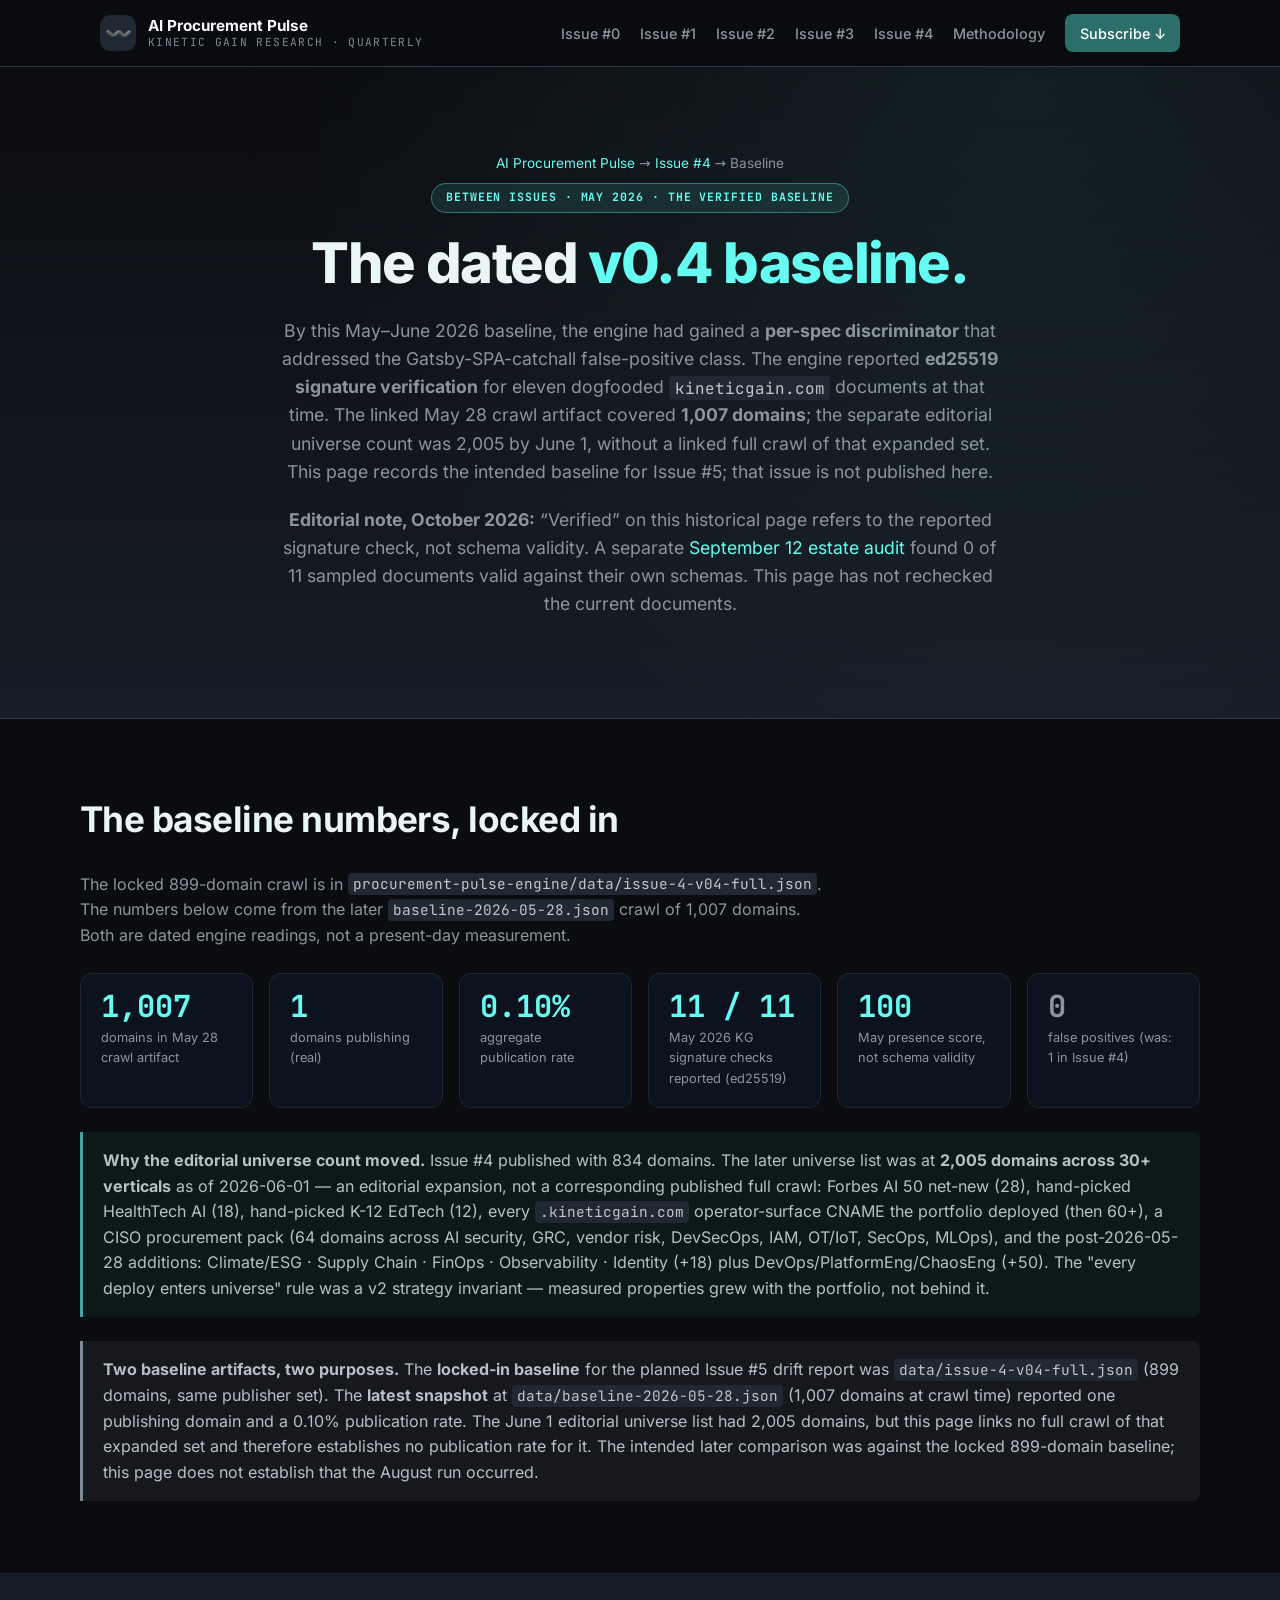
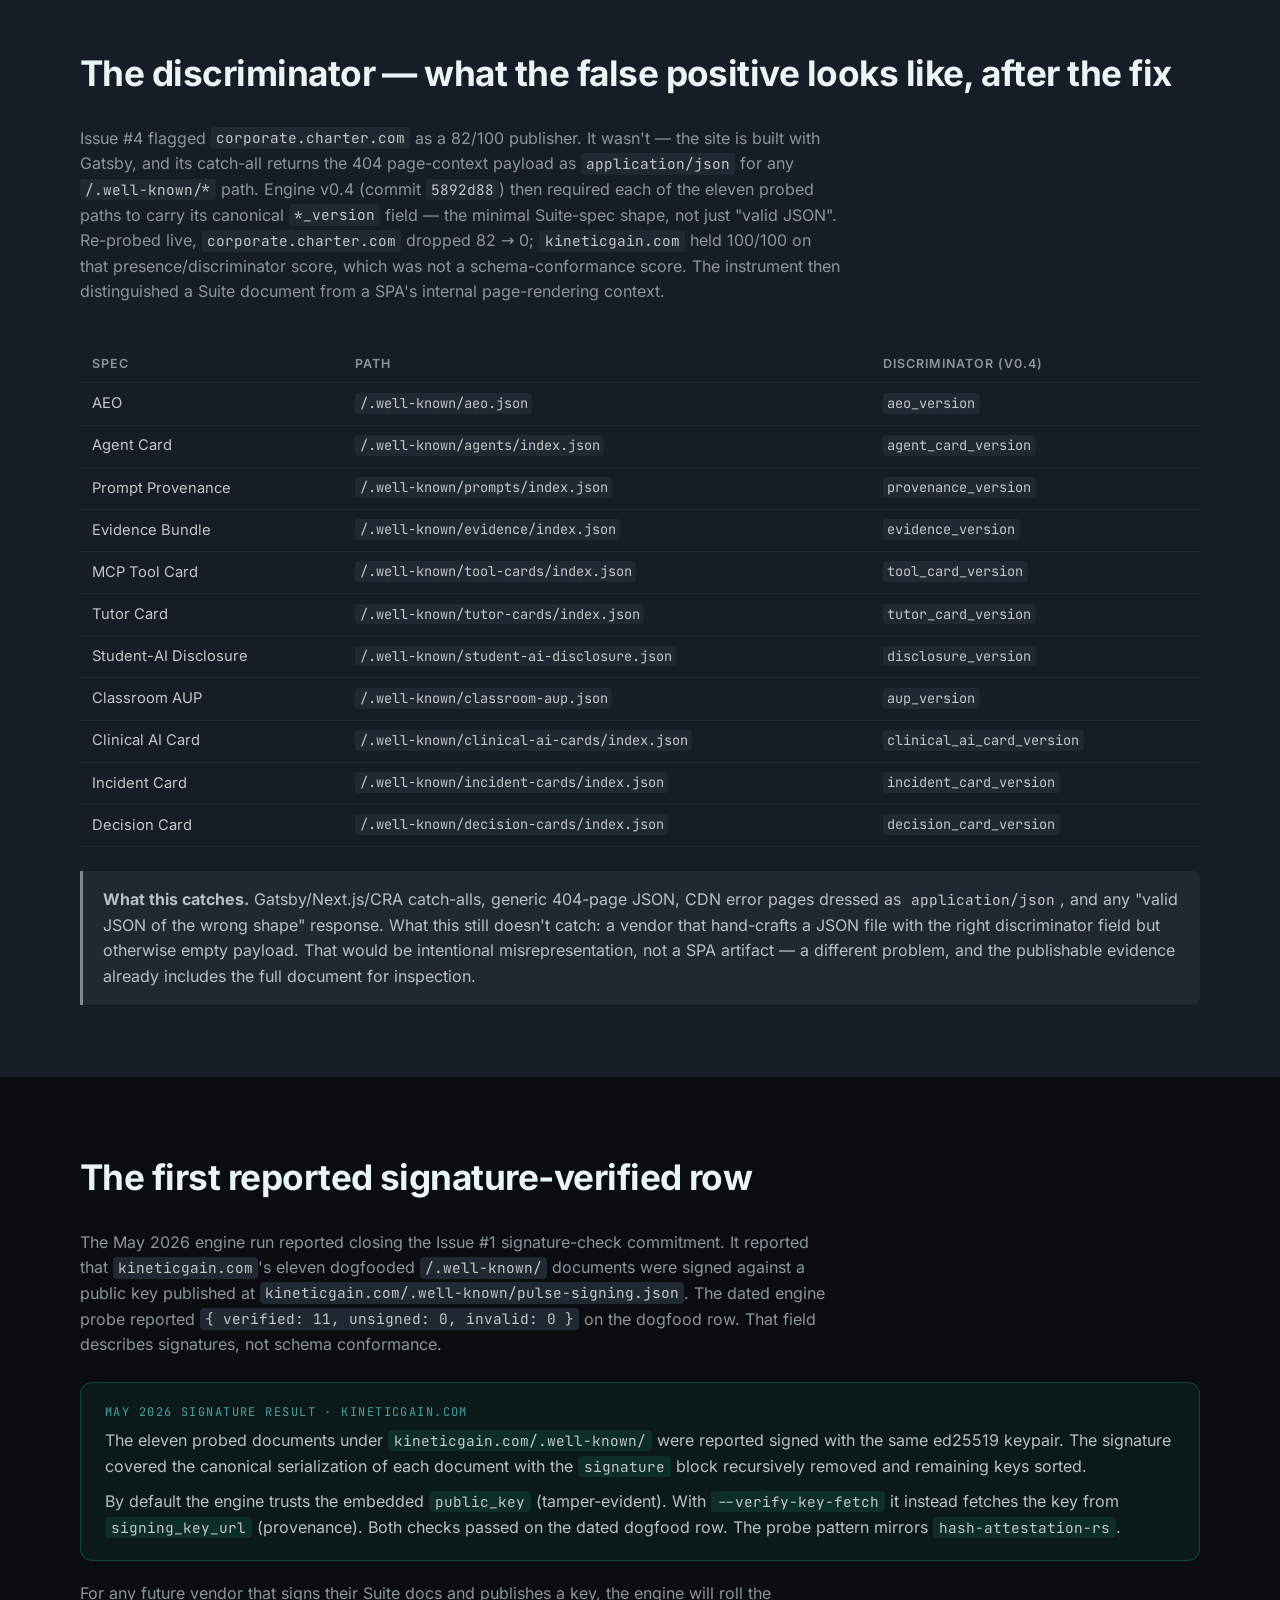
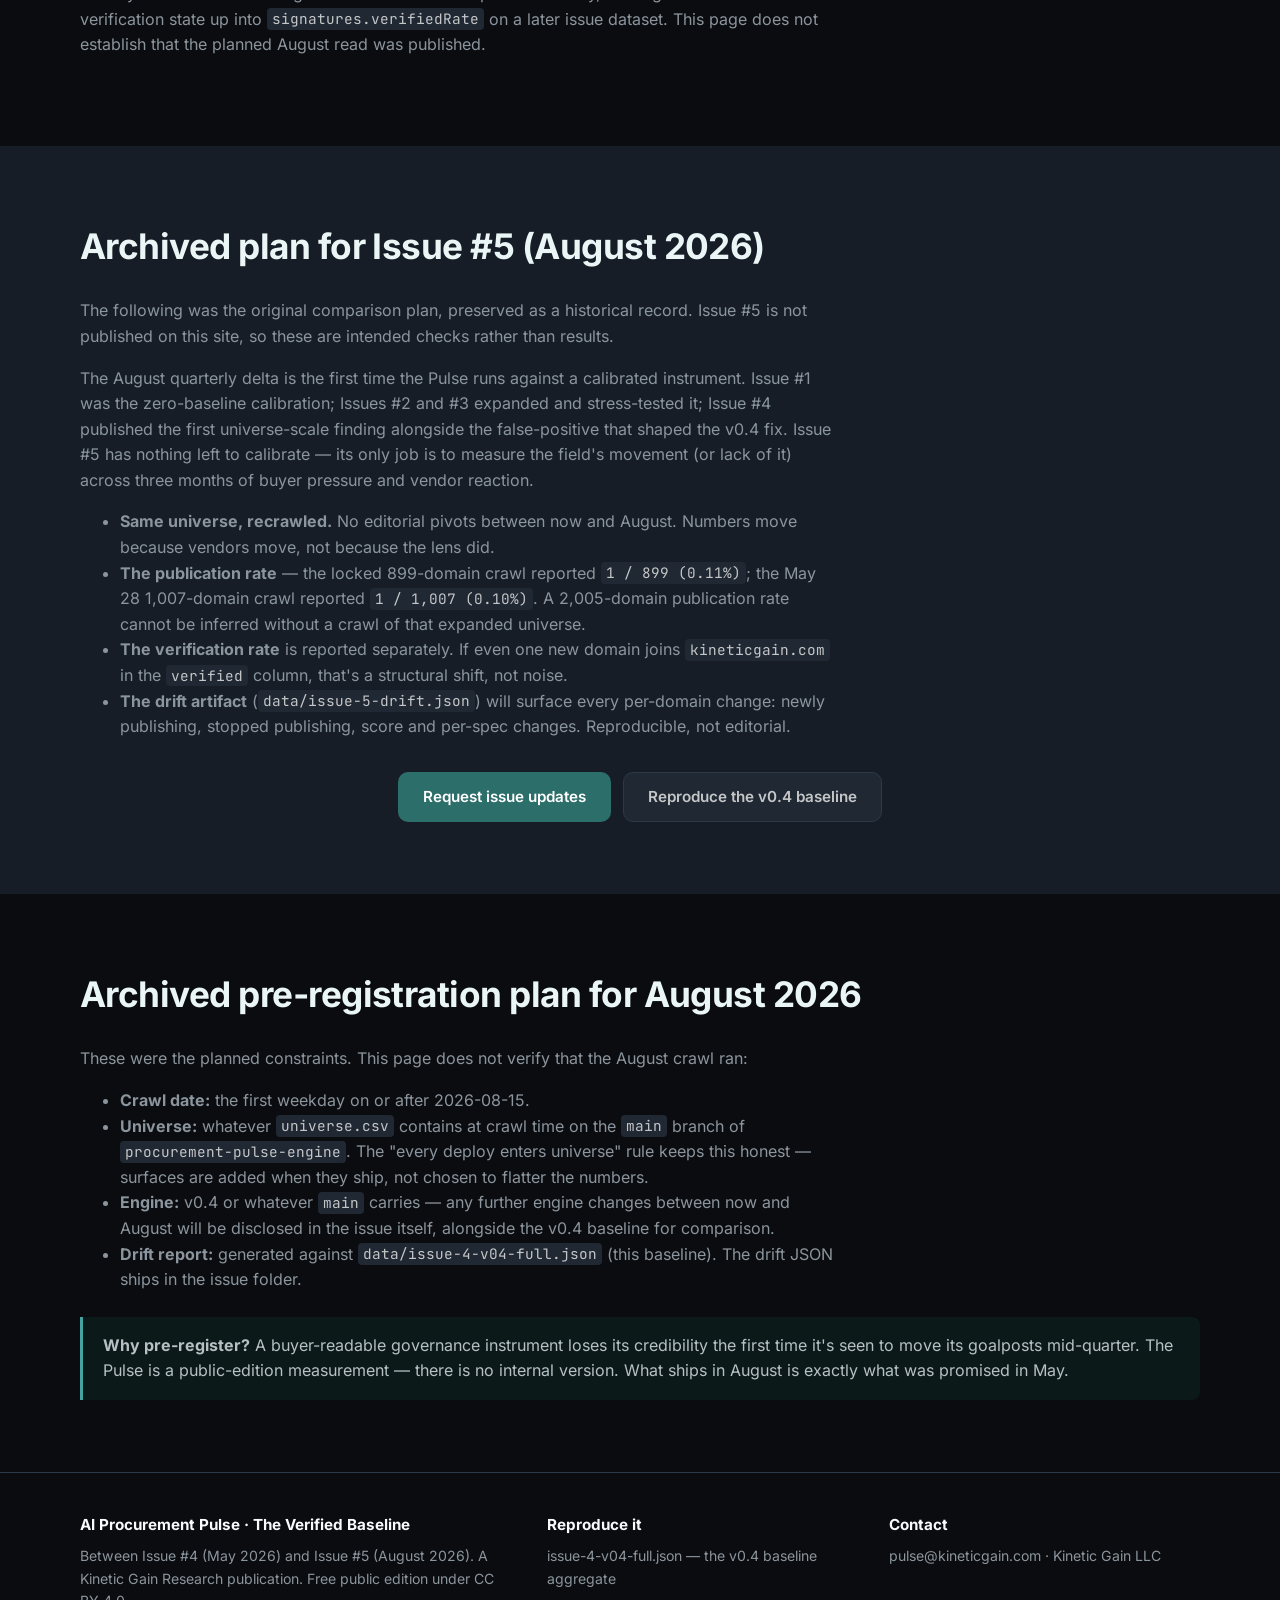
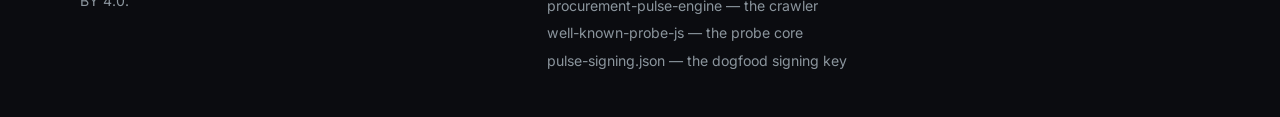
==== commit e054a6d0: "Keep Pulse archive tables within mobile viewport" ====
--- a/baseline/index.html
+++ b/baseline/index.html
@@ -98,6 +98,8 @@
     .baseline-followup { margin-top: 1.25rem; }
     .baseline-actions { margin-top: 2rem; }
 
+    .spec-table-scroll { max-width: 100%; overflow-x: auto; }
+    .spec-table-scroll:focus-visible { outline: 2px solid var(--pulse-emerald-400); outline-offset: 2px; }
     .spec-table { width: 100%; border-collapse: collapse; margin-top: 1.5rem; font-size: 0.92rem; }
     .spec-table th, .spec-table td { border-bottom: 1px solid var(--slate-200); padding: 0.55rem 0.75rem; text-align: left; }
     .spec-table th { color: var(--slate-500); font-weight: 600; font-size: 0.78rem; letter-spacing: 0.08em; text-transform: uppercase; }
@@ -215,6 +217,7 @@
           Suite document from a SPA's internal page-rendering context.
         </p>
 
+        <div class="spec-table-scroll" role="region" aria-label="Specification discriminator table" tabindex="0">
         <table class="spec-table">
           <thead>
             <tr><th>Spec</th><th>Path</th><th>Discriminator (v0.4)</th></tr>
@@ -233,6 +236,7 @@
             <tr><td>Decision Card</td><td><code>/.well-known/decision-cards/index.json</code></td><td><code>decision_card_version</code></td></tr>
           </tbody>
         </table>
+        </div>
 
         <div class="callout warn">
           <strong>What this catches.</strong> Gatsby/Next.js/CRA catch-alls, generic 404-page JSON, CDN error
